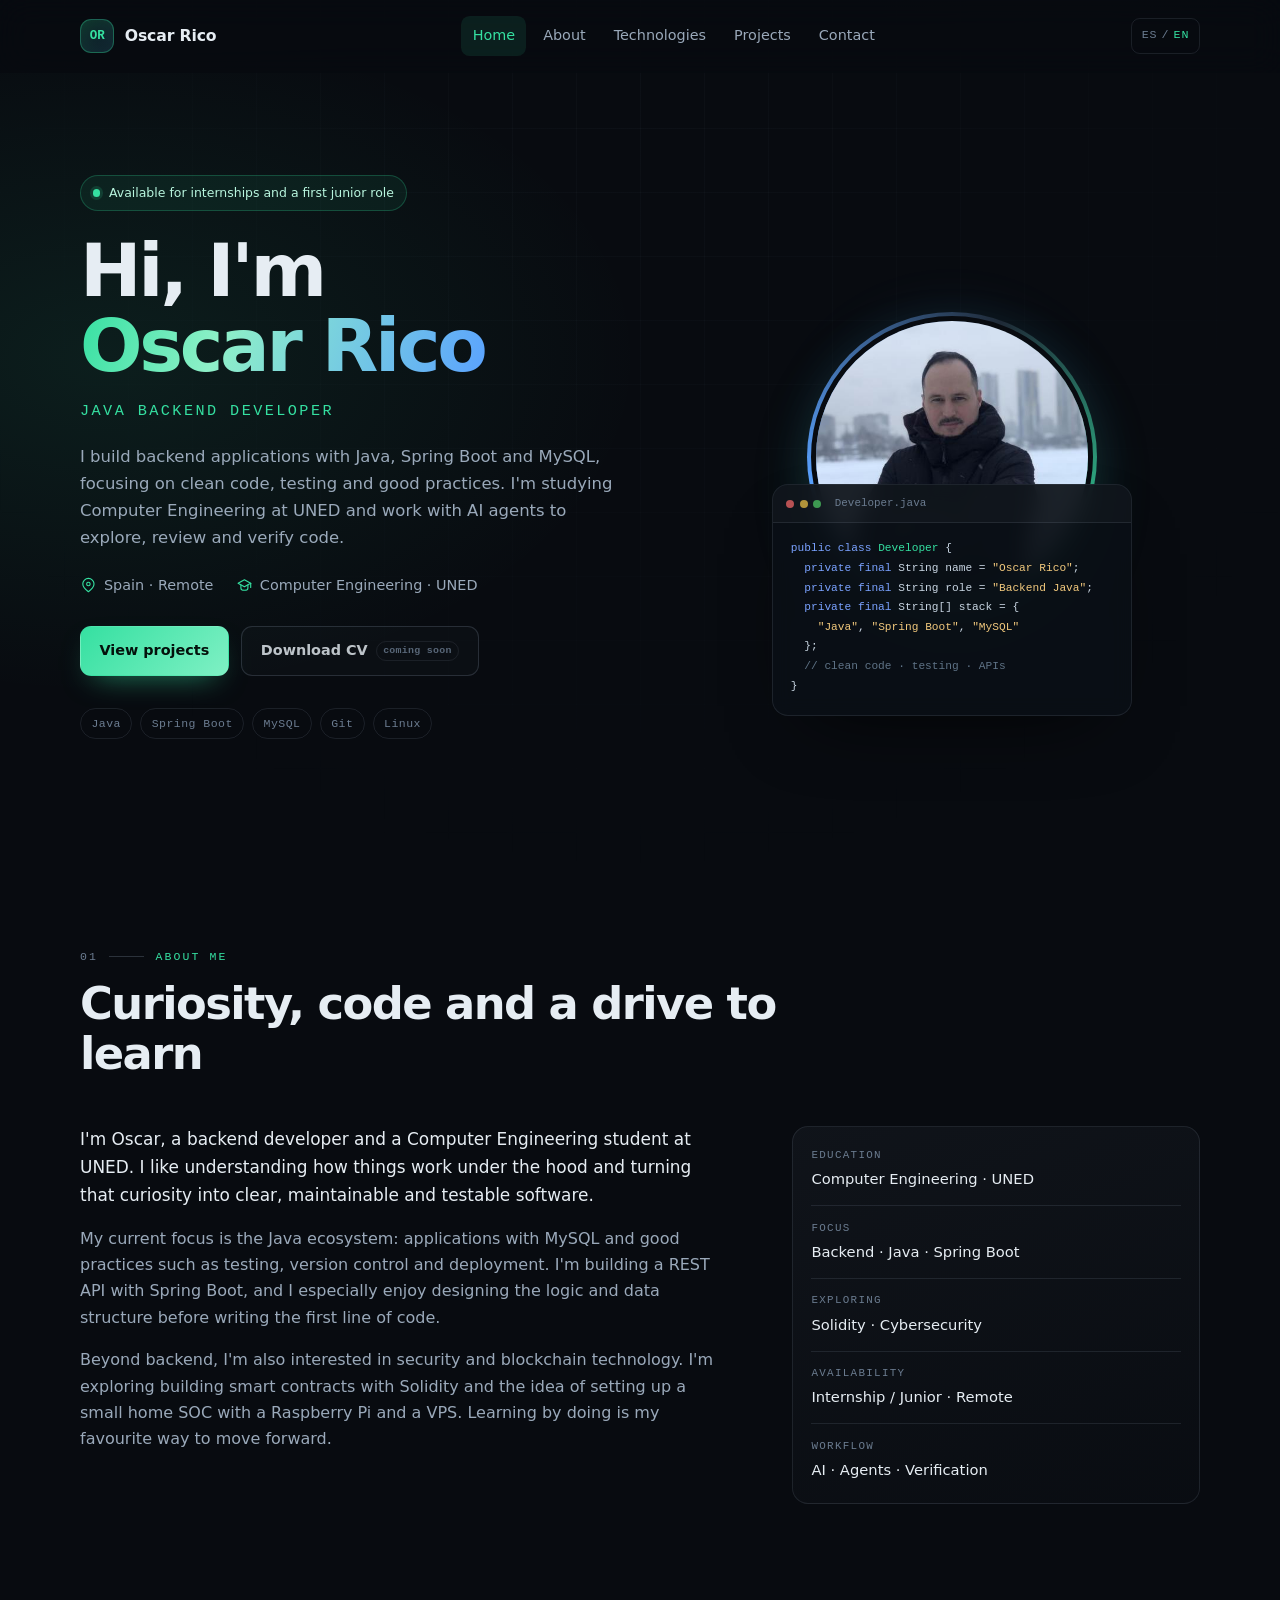
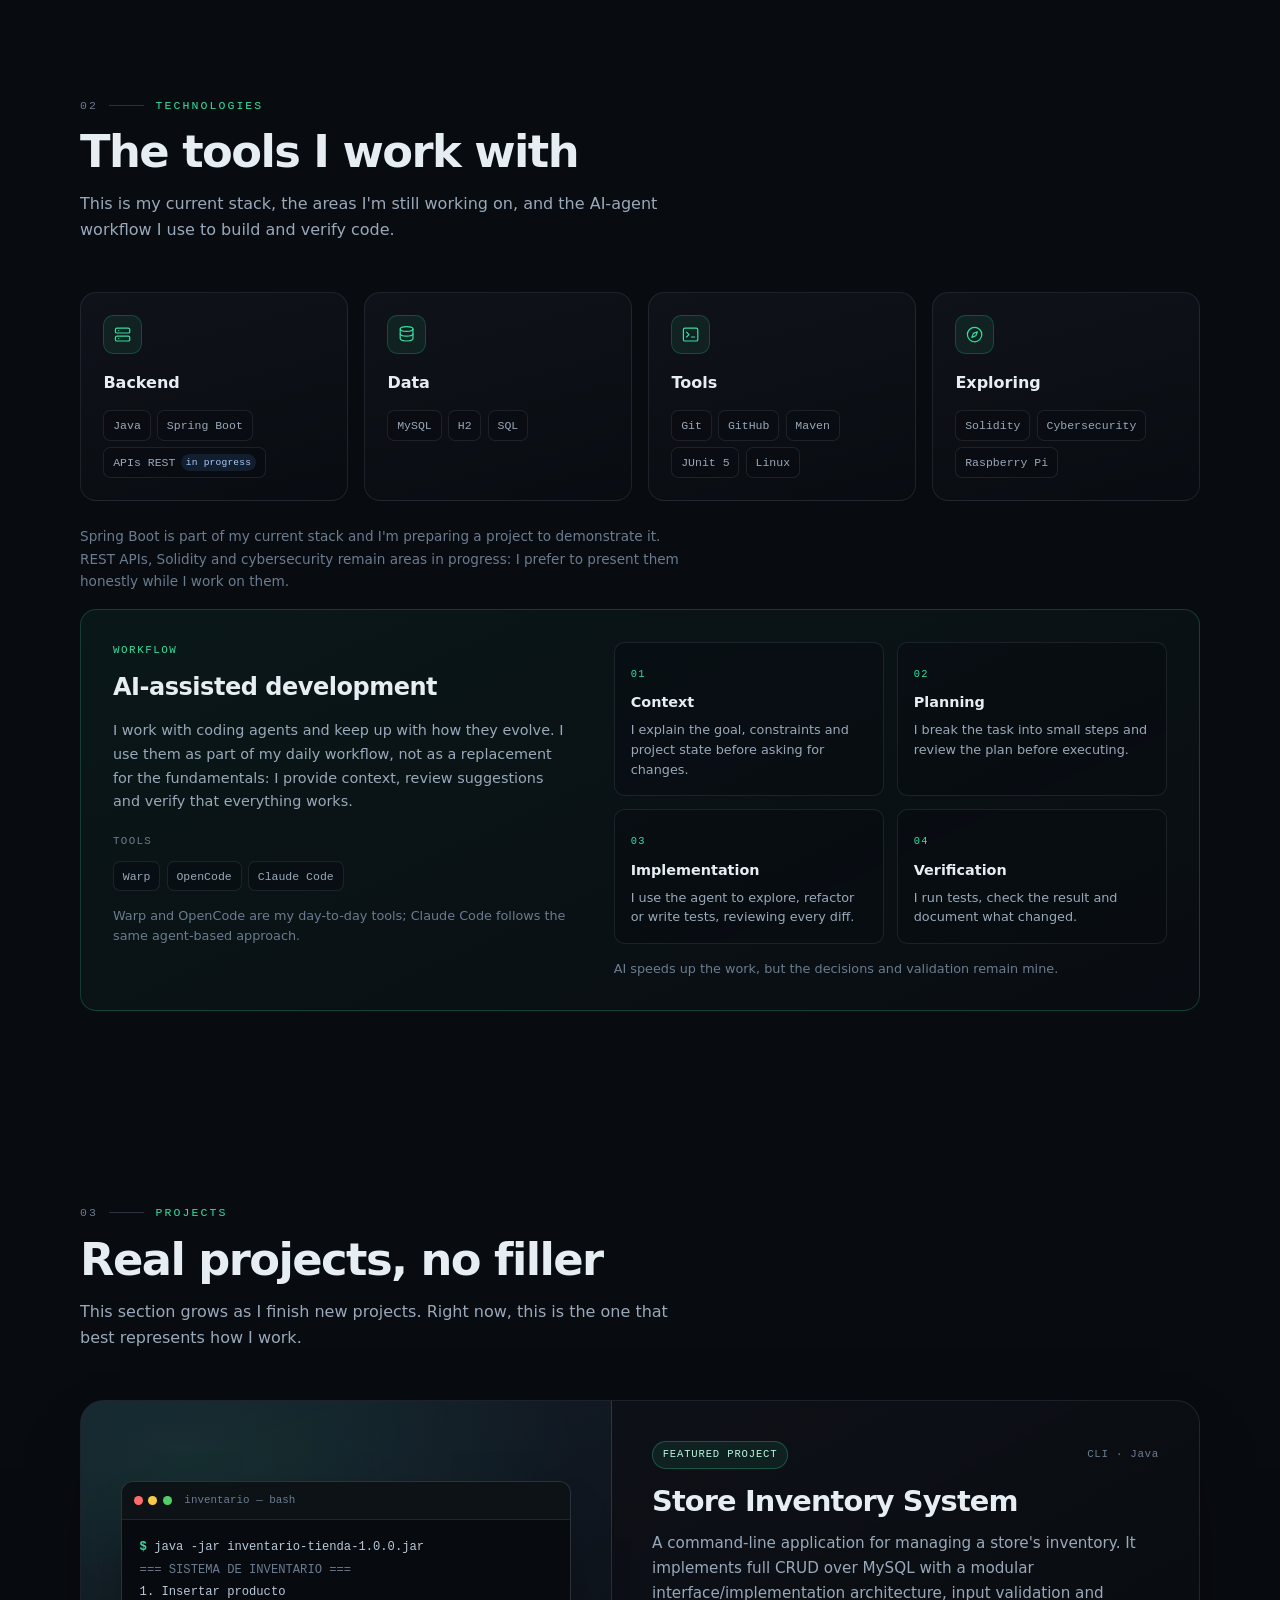
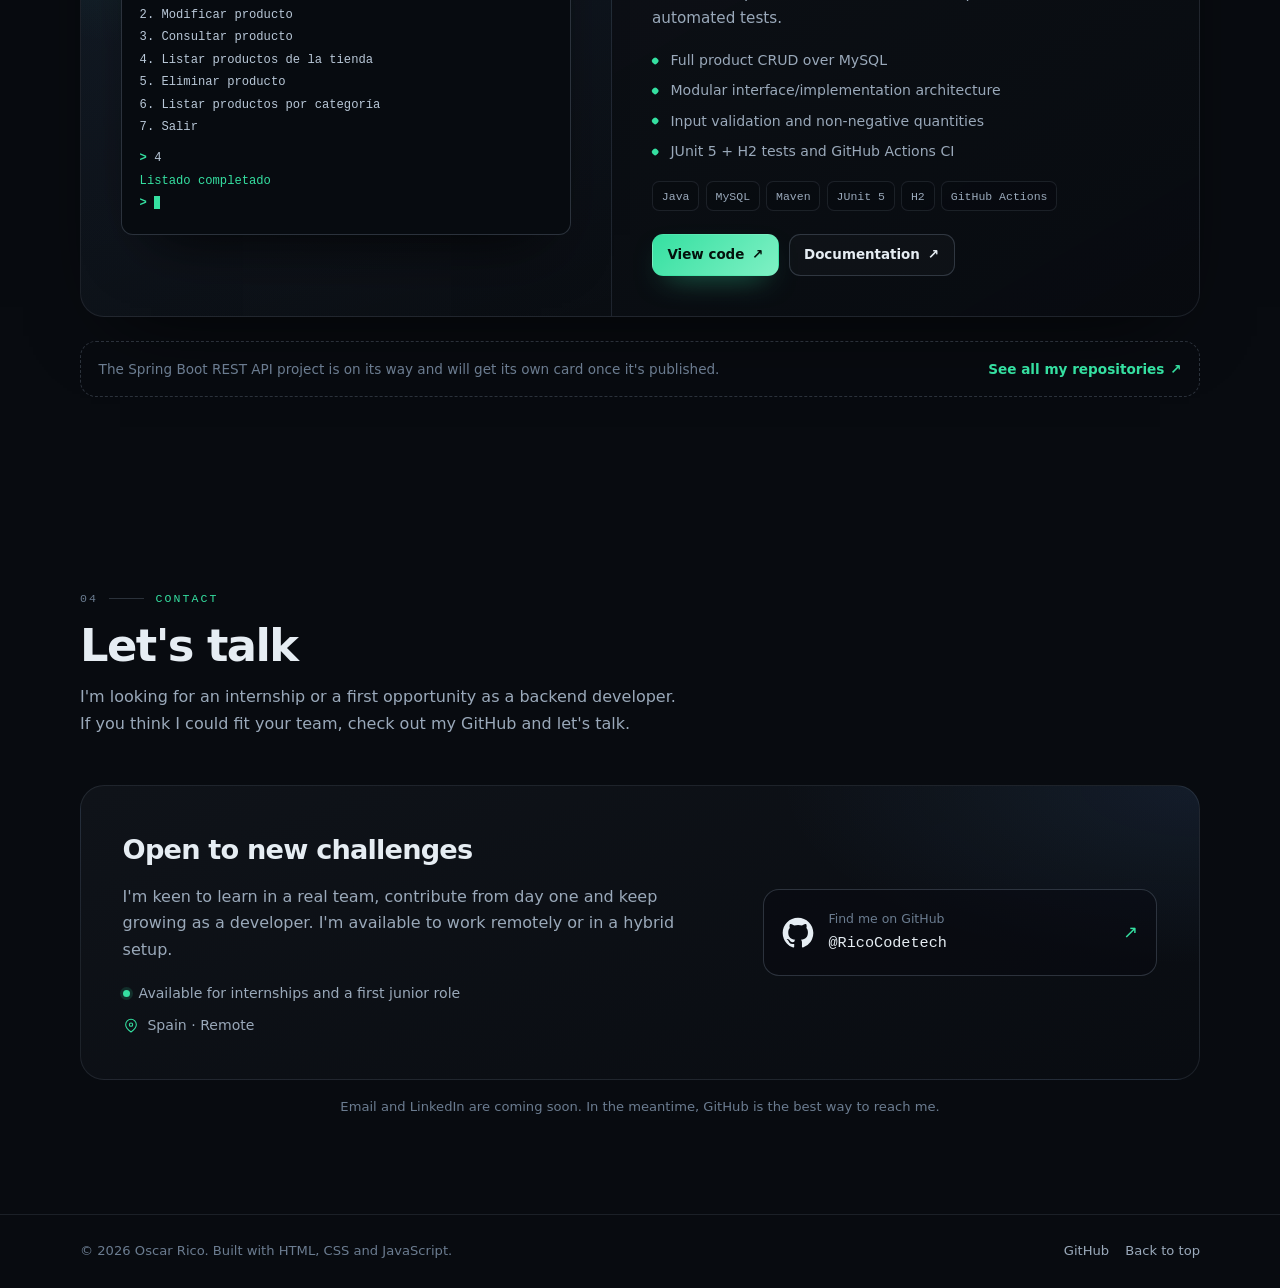
==== index.html @ d6b8a7f3 "feat: destacar flujo con IA y actualizar Spring Boot" ====
<!DOCTYPE html>
<html lang="es">
<head>
  <meta charset="UTF-8">
  <meta name="viewport" content="width=device-width, initial-scale=1">
  <title>Oscar Rico — Desarrollador Backend Java</title>
  <meta name="description" content="Portafolio de Oscar Rico, desarrollador backend Java. Proyectos con Java, MySQL y Spring Boot, con un flujo de desarrollo asistido por IA.">
  <meta name="author" content="Oscar Rico">
  <meta name="theme-color" content="#080b10">
  <link rel="canonical" href="https://ricocodetech.github.io/">

  <script type="application/ld+json">
    {
      "@context": "https://schema.org",
      "@type": "Person",
      "name": "Oscar Rico",
      "jobTitle": "Desarrollador Backend Java",
      "url": "https://ricocodetech.github.io/",
      "sameAs": ["https://github.com/RicoCodetech"],
      "knowsAbout": ["Java", "Spring Boot", "MySQL", "SQL", "Git", "Linux", "Maven", "JUnit 5", "REST APIs", "AI-assisted development"]
    }
  </script>

  <meta property="og:type" content="website">
  <meta property="og:title" content="Oscar Rico — Desarrollador Backend Java">
  <meta property="og:description" content="Portafolio de Oscar Rico, desarrollador backend Java. Proyectos con Java, MySQL y Spring Boot, con un flujo de desarrollo asistido por IA.">
  <meta property="og:url" content="https://ricocodetech.github.io/">
  <meta property="og:image" content="https://ricocodetech.github.io/assets/img/avatar.jpg">
  <meta property="og:locale" content="es_ES">
  <meta property="og:locale:alternate" content="en_US">
  <meta name="twitter:card" content="summary">
  <meta name="twitter:title" content="Oscar Rico — Desarrollador Backend Java">
  <meta name="twitter:description" content="Portafolio de Oscar Rico, desarrollador backend Java. Proyectos con Java, MySQL y Spring Boot, con un flujo de desarrollo asistido por IA.">
  <meta name="twitter:image" content="https://ricocodetech.github.io/assets/img/avatar.jpg">

  <link rel="icon" href="assets/img/favicon.svg" type="image/svg+xml">
  <link rel="stylesheet" href="assets/css/styles.css">
  <script>document.documentElement.classList.add('js');</script>
</head>
<body>
  <a class="skip-link" href="#main" data-i18n="a11y.skip">Saltar al contenido</a>

  <header class="site-header" id="site-header">
    <div class="container header-inner">
      <a class="brand" href="#inicio" aria-label="Oscar Rico — Inicio" data-i18n-aria="brand.label">
        <span class="brand-mark" aria-hidden="true">OR</span>
        <span class="brand-name">Oscar Rico</span>
      </a>

      <nav class="site-nav" id="site-nav" aria-label="Navegación principal" data-i18n-aria="nav.label">
        <ul>
          <li><a href="#inicio" data-i18n="nav.home">Inicio</a></li>
          <li><a href="#sobre-mi" data-i18n="nav.about">Sobre mí</a></li>
          <li><a href="#tecnologias" data-i18n="nav.tech">Tecnologías</a></li>
          <li><a href="#proyectos" data-i18n="nav.projects">Proyectos</a></li>
          <li><a href="#contacto" data-i18n="nav.contact">Contacto</a></li>
        </ul>
      </nav>

      <div class="header-actions">
        <button class="lang-toggle" id="lang-toggle" type="button" aria-label="Cambiar a inglés" data-i18n-aria="lang.switch">
          <span data-lang-opt="es">ES</span><span class="lang-sep" aria-hidden="true">/</span><span data-lang-opt="en">EN</span>
        </button>
        <button class="nav-toggle" id="nav-toggle" type="button" aria-controls="site-nav" aria-expanded="false" aria-label="Abrir menú">
          <span class="nav-toggle-bar"></span>
          <span class="nav-toggle-bar"></span>
          <span class="nav-toggle-bar"></span>
        </button>
      </div>
    </div>
  </header>

  <main id="main">
    <section class="hero section" id="inicio" aria-labelledby="hero-title">
      <div class="container hero-grid">
        <div class="hero-copy reveal">
          <p class="eyebrow">
            <span class="status-dot" aria-hidden="true"></span>
            <span data-i18n="hero.status">Disponible para prácticas y primera oportunidad junior</span>
          </p>

          <h1 id="hero-title">
            <span data-i18n="hero.greeting">Hola, soy</span>
            <span class="gradient-text">Oscar Rico</span>
          </h1>

          <p class="hero-role" data-i18n="hero.role">Desarrollador Backend Java</p>

          <p class="hero-bio" data-i18n="hero.bio">Construyo aplicaciones backend con Java, Spring Boot y MySQL, cuidando el código limpio, las pruebas y las buenas prácticas. Estudio Ingeniería Informática en la UNED y trabajo con agentes de IA para explorar, revisar y verificar código.</p>

          <ul class="hero-meta">
            <li>
              <svg viewBox="0 0 24 24" fill="none" stroke="currentColor" stroke-width="1.6" stroke-linecap="round" stroke-linejoin="round" aria-hidden="true">
                <path d="M20 10c0 5-8 11-8 11s-8-6-8-11a8 8 0 1 1 16 0Z"></path>
                <circle cx="12" cy="10" r="2.5"></circle>
              </svg>
              <span data-i18n="hero.location">España · Remoto</span>
            </li>
            <li>
              <svg viewBox="0 0 24 24" fill="none" stroke="currentColor" stroke-width="1.6" stroke-linecap="round" stroke-linejoin="round" aria-hidden="true">
                <path d="m3 9 9-5 9 5-9 5-9-5Z"></path>
                <path d="M7 11.5V16c0 1.5 2.2 3 5 3s5-1.5 5-3v-4.5"></path>
                <path d="M21 9v6"></path>
              </svg>
              <span data-i18n="hero.education">Ingeniería Informática · UNED</span>
            </li>
          </ul>

          <div class="hero-actions">
            <a class="btn btn-primary" href="#proyectos" data-i18n="hero.ctaProjects">Ver proyectos</a>
            <a class="btn btn-ghost" id="cv-link" href="#contacto" data-cv-src="assets/cv/Oscar-Rico-CV.pdf" data-cv-pending="true" aria-disabled="true">
              <span data-i18n="hero.ctaCv">Descargar CV</span>
              <span class="btn-note" data-i18n="hero.cvNote">próximamente</span>
            </a>
          </div>

          <ul class="tech-strip" aria-label="Java, Spring Boot, MySQL, Git y Linux" data-i18n-aria="hero.stackLabel">
            <li>Java</li>
            <li>Spring Boot</li>
            <li>MySQL</li>
            <li>Git</li>
            <li>Linux</li>
          </ul>
        </div>

        <div class="hero-visual reveal">
          <div class="avatar-glow" aria-hidden="true"></div>
          <div class="avatar-frame">
            <img src="assets/img/avatar.jpg" alt="Oscar Rico" width="320" height="320" fetchpriority="high" decoding="async">
          </div>

          <div class="code-card" aria-hidden="true">
            <div class="code-card-bar">
              <span></span><span></span><span></span>
              <p>Developer.java</p>
            </div>
            <pre><code><span class="c-key">public class</span> <span class="c-type">Developer</span> {
  <span class="c-key">private final</span> String name = <span class="c-str">"Oscar Rico"</span>;
  <span class="c-key">private final</span> String role = <span class="c-str">"Backend Java"</span>;
  <span class="c-key">private final</span> String[] stack = {
    <span class="c-str">"Java"</span>, <span class="c-str">"Spring Boot"</span>, <span class="c-str">"MySQL"</span>
  };
  <span class="c-comment">// clean code · testing · APIs</span>
}</code></pre>
          </div>
        </div>
      </div>
    </section>

    <section class="section" id="sobre-mi" aria-labelledby="about-title">
      <div class="container">
        <div class="section-head reveal">
          <p class="section-kicker"><span>01</span><span data-i18n="about.label">Sobre mí</span></p>
          <h2 id="about-title" data-i18n="about.title">Curiosidad, código y ganas de aprender</h2>
        </div>

        <div class="about-grid">
          <div class="about-copy reveal">
            <p data-i18n="about.p1">Soy Oscar, desarrollador backend y estudiante de Ingeniería Informática en la UNED. Me gusta entender cómo funcionan las cosas por dentro y convertir esa curiosidad en software claro, mantenible y fácil de probar.</p>
            <p data-i18n="about.p2">Mi foco actual está en el ecosistema Java: aplicaciones con MySQL y buenas prácticas como testing, control de versiones y despliegue. Estoy construyendo una API REST con Spring Boot y disfruto especialmente diseñando la lógica y la estructura de datos antes de escribir la primera línea.</p>
            <p data-i18n="about.p3">Fuera del backend también me interesan la seguridad y la tecnología blockchain. Estoy explorando la creación de smart contracts con Solidity y la idea de montar un pequeño SOC doméstico con una Raspberry Pi y un VPS. Aprender haciendo es mi forma favorita de avanzar.</p>
          </div>

          <ul class="facts reveal">
            <li>
              <span class="fact-key" data-i18n="about.fact1k">Formación</span>
              <span class="fact-value" data-i18n="about.fact1v">Ingeniería Informática · UNED</span>
            </li>
            <li>
              <span class="fact-key" data-i18n="about.fact2k">Enfoque</span>
              <span class="fact-value" data-i18n="about.fact2v">Backend · Java · Spring Boot</span>
            </li>
            <li>
              <span class="fact-key" data-i18n="about.fact3k">Explorando</span>
              <span class="fact-value" data-i18n="about.fact3v">Solidity · Ciberseguridad</span>
            </li>
            <li>
              <span class="fact-key" data-i18n="about.fact4k">Disponibilidad</span>
              <span class="fact-value" data-i18n="about.fact4v">Prácticas / Junior · Remoto</span>
            </li>
            <li>
              <span class="fact-key" data-i18n="about.fact5k">Flujo</span>
              <span class="fact-value" data-i18n="about.fact5v">IA · Agentes · Verificación</span>
            </li>
          </ul>
        </div>
      </div>
    </section>

    <section class="section" id="tecnologias" aria-labelledby="tech-title">
      <div class="container">
        <div class="section-head reveal">
          <p class="section-kicker"><span>02</span><span data-i18n="tech.label">Tecnologías</span></p>
          <h2 id="tech-title" data-i18n="tech.title">Las herramientas con las que trabajo</h2>
          <p class="section-intro" data-i18n="tech.intro">Este es mi stack actual, las áreas que sigo trabajando y el flujo con agentes de IA que uso para construir y verificar código.</p>
        </div>

        <div class="tech-grid">
          <article class="tech-card reveal">
            <div class="tech-icon" aria-hidden="true">
              <svg viewBox="0 0 24 24" fill="none" stroke="currentColor" stroke-width="1.5" stroke-linecap="round" stroke-linejoin="round">
                <rect x="3" y="4" width="18" height="6" rx="2"></rect>
                <rect x="3" y="14" width="18" height="6" rx="2"></rect>
                <path d="M7 7h.01M7 17h.01"></path>
              </svg>
            </div>
            <h3 data-i18n="tech.backend">Backend</h3>
            <ul class="tag-list">
              <li class="tag">Java</li>
              <li class="tag">Spring Boot</li>
              <li class="tag">APIs REST <span class="tag-note" data-i18n="tech.inProgress">en progreso</span></li>
            </ul>
          </article>

          <article class="tech-card reveal">
            <div class="tech-icon" aria-hidden="true">
              <svg viewBox="0 0 24 24" fill="none" stroke="currentColor" stroke-width="1.5" stroke-linecap="round" stroke-linejoin="round">
                <ellipse cx="12" cy="5" rx="8" ry="3"></ellipse>
                <path d="M4 5v6c0 1.7 3.6 3 8 3s8-1.3 8-3V5"></path>
                <path d="M4 11v6c0 1.7 3.6 3 8 3s8-1.3 8-3v-6"></path>
              </svg>
            </div>
            <h3 data-i18n="tech.data">Datos</h3>
            <ul class="tag-list">
              <li class="tag">MySQL</li>
              <li class="tag">H2</li>
              <li class="tag">SQL</li>
            </ul>
          </article>

          <article class="tech-card reveal">
            <div class="tech-icon" aria-hidden="true">
              <svg viewBox="0 0 24 24" fill="none" stroke="currentColor" stroke-width="1.5" stroke-linecap="round" stroke-linejoin="round">
                <rect x="3" y="4" width="18" height="16" rx="2"></rect>
                <path d="m7 9 3 3-3 3M13 15h4"></path>
              </svg>
            </div>
            <h3 data-i18n="tech.tools">Herramientas</h3>
            <ul class="tag-list">
              <li class="tag">Git</li>
              <li class="tag">GitHub</li>
              <li class="tag">Maven</li>
              <li class="tag">JUnit 5</li>
              <li class="tag">Linux</li>
            </ul>
          </article>

          <article class="tech-card reveal">
            <div class="tech-icon" aria-hidden="true">
              <svg viewBox="0 0 24 24" fill="none" stroke="currentColor" stroke-width="1.5" stroke-linecap="round" stroke-linejoin="round">
                <circle cx="12" cy="12" r="9"></circle>
                <path d="m15.5 8.5-2 5-5 2 2-5 5-2Z"></path>
              </svg>
            </div>
            <h3 data-i18n="tech.exploring">Explorando</h3>
            <ul class="tag-list">
              <li class="tag">Solidity</li>
              <li class="tag" data-i18n="tech.security">Ciberseguridad</li>
              <li class="tag">Raspberry Pi</li>
            </ul>
          </article>
        </div>

        <p class="tech-note reveal" data-i18n="tech.note">Spring Boot forma parte de mi stack actual y estoy preparando un proyecto para demostrarlo. Las APIs REST, Solidity y la ciberseguridad siguen siendo áreas en progreso: prefiero mostrarlas con honestidad mientras las trabajo.</p>

        <aside class="tech-ai reveal" aria-labelledby="tech-ai-title">
          <div class="tech-ai-intro">
            <p class="tech-ai-kicker" data-i18n="tech.ai.label">Flujo de trabajo</p>
            <h3 id="tech-ai-title" data-i18n="tech.ai.title">Desarrollo asistido por IA</h3>
            <p class="tech-ai-lead" data-i18n="tech.ai.intro">Trabajo con agentes de código y sigo de cerca su evolución. Los uso como parte de mi flujo diario, no como sustituto de los fundamentos: doy contexto, reviso las propuestas y verifico que todo funciona.</p>
            <p class="tech-ai-tools-label" id="tech-ai-tools-label" data-i18n="tech.ai.toolsLabel">Herramientas</p>
            <ul class="tag-list tech-ai-tools" aria-labelledby="tech-ai-tools-label">
              <li class="tag">Warp</li>
              <li class="tag">OpenCode</li>
              <li class="tag">Claude Code</li>
            </ul>
            <p class="tech-ai-note" data-i18n="tech.ai.note">Warp y OpenCode son mi día a día; Claude Code sigue el mismo enfoque de agentes.</p>
          </div>

          <div class="tech-ai-workflow">
            <ol class="tech-ai-steps" role="list">
              <li class="tech-ai-step">
                <strong data-i18n="tech.ai.step1Title">Contexto</strong>
                <span data-i18n="tech.ai.step1">Explico el objetivo, las restricciones y el estado del proyecto antes de pedir cambios.</span>
              </li>
              <li class="tech-ai-step">
                <strong data-i18n="tech.ai.step2Title">Planificación</strong>
                <span data-i18n="tech.ai.step2">Divido la tarea en pasos pequeños y reviso el plan antes de ejecutar.</span>
              </li>
              <li class="tech-ai-step">
                <strong data-i18n="tech.ai.step3Title">Implementación</strong>
                <span data-i18n="tech.ai.step3">Uso el agente para explorar, refactorizar o escribir tests, revisando cada diff.</span>
              </li>
              <li class="tech-ai-step">
                <strong data-i18n="tech.ai.step4Title">Verificación</strong>
                <span data-i18n="tech.ai.step4">Ejecuto pruebas, compruebo el resultado y documento lo que ha cambiado.</span>
              </li>
            </ol>
            <p class="tech-ai-disclaimer" data-i18n="tech.ai.disclaimer">La IA acelera el trabajo, pero las decisiones y la validación siguen siendo mías.</p>
          </div>
        </aside>
      </div>
    </section>

    <section class="section" id="proyectos" aria-labelledby="projects-title">
      <div class="container">
        <div class="section-head reveal">
          <p class="section-kicker"><span>03</span><span data-i18n="projects.label">Proyectos</span></p>
          <h2 id="projects-title" data-i18n="projects.title">Proyectos reales, sin relleno</h2>
          <p class="section-intro" data-i18n="projects.intro">Esta sección crece a medida que termino nuevos proyectos. Ahora mismo, este es el que mejor representa mi forma de trabajar.</p>
        </div>

        <article class="project-card reveal">
          <div class="project-media">
            <div class="terminal" aria-hidden="true">
              <div class="terminal-bar">
                <span class="dot dot-red"></span>
                <span class="dot dot-yellow"></span>
                <span class="dot dot-green"></span>
                <p>inventario — bash</p>
              </div>
              <div class="terminal-body">
                <p><span class="t-prompt">$</span> java -jar inventario-tienda-1.0.0.jar</p>
                <p class="t-muted">=== SISTEMA DE INVENTARIO ===</p>
                <p>1. Insertar producto</p>
                <p>2. Modificar producto</p>
                <p>3. Consultar producto</p>
                <p>4. Listar productos de la tienda</p>
                <p>5. Eliminar producto</p>
                <p>6. Listar productos por categoría</p>
                <p>7. Salir</p>
                <p class="t-gap"><span class="t-prompt">&gt;</span> 4</p>
                <p class="t-ok">Listado completado</p>
                <p><span class="t-prompt">&gt;</span> <span class="cursor"></span></p>
              </div>
            </div>
          </div>

          <div class="project-body">
            <div class="project-top">
              <span class="project-badge" data-i18n="projects.featured">Proyecto destacado</span>
              <span class="project-type">CLI · Java</span>
            </div>

            <h3 data-i18n="projects.inv.title">Sistema de Inventario de Tienda</h3>
            <p class="project-desc" data-i18n="projects.inv.desc">Aplicación de línea de comandos para gestionar el inventario de una tienda. Implementa un CRUD completo sobre MySQL con una arquitectura modular basada en interfaz e implementación, validación de datos y pruebas automatizadas.</p>

            <ul class="project-points">
              <li data-i18n="projects.inv.point1">CRUD completo de productos sobre MySQL</li>
              <li data-i18n="projects.inv.point2">Arquitectura modular con interfaz e implementación</li>
              <li data-i18n="projects.inv.point3">Validaciones de datos y cantidades no negativas</li>
              <li data-i18n="projects.inv.point4">Tests con JUnit 5 + H2 y CI con GitHub Actions</li>
            </ul>

            <ul class="tag-list project-tags">
              <li class="tag">Java</li>
              <li class="tag">MySQL</li>
              <li class="tag">Maven</li>
              <li class="tag">JUnit 5</li>
              <li class="tag">H2</li>
              <li class="tag">GitHub Actions</li>
            </ul>

            <div class="project-links">
              <a class="btn btn-primary btn-sm" href="https://github.com/RicoCodetech/inventario" target="_blank" rel="noopener noreferrer">
                <span data-i18n="projects.viewCode">Ver código</span>
                <span aria-hidden="true">↗</span>
              </a>
              <a class="btn btn-ghost btn-sm" href="https://github.com/RicoCodetech/inventario#readme" target="_blank" rel="noopener noreferrer">
                <span data-i18n="projects.docs">Documentación</span>
                <span aria-hidden="true">↗</span>
              </a>
            </div>
          </div>
        </article>

        <p class="projects-note reveal">
          <span data-i18n="projects.note">El proyecto Spring Boot con API REST está en camino y tendrá su propia tarjeta cuando esté publicado.</span>
          <a href="https://github.com/RicoCodetech?tab=repositories" target="_blank" rel="noopener noreferrer">
            <span data-i18n="projects.noteLink">Ver todos mis repositorios</span>
            <span aria-hidden="true">↗</span>
          </a>
        </p>
      </div>
    </section>

    <section class="section" id="contacto" aria-labelledby="contact-title">
      <div class="container">
        <div class="section-head reveal">
          <p class="section-kicker"><span>04</span><span data-i18n="contact.label">Contacto</span></p>
          <h2 id="contact-title" data-i18n="contact.title">¿Hablamos?</h2>
          <p class="section-intro" data-i18n="contact.intro">Busco prácticas o una primera oportunidad como desarrollador backend. Si crees que puedo encajar en tu equipo, revisa mi GitHub y hablemos.</p>
        </div>

        <div class="contact-panel reveal">
          <div class="contact-copy">
            <h3 data-i18n="contact.heading">Abierto a nuevos retos</h3>
            <p data-i18n="contact.body">Me interesa aprender en un equipo real, aportar desde el primer día y seguir creciendo como desarrollador. Estoy disponible para trabajar en remoto o en modalidad híbrida.</p>

            <ul class="contact-meta">
              <li>
                <span class="status-dot" aria-hidden="true"></span>
                <span data-i18n="contact.status">Disponible para prácticas y primera oportunidad junior</span>
              </li>
              <li>
                <svg viewBox="0 0 24 24" fill="none" stroke="currentColor" stroke-width="1.6" stroke-linecap="round" stroke-linejoin="round" aria-hidden="true">
                  <path d="M20 10c0 5-8 11-8 11s-8-6-8-11a8 8 0 1 1 16 0Z"></path>
                  <circle cx="12" cy="10" r="2.5"></circle>
                </svg>
                <span data-i18n="hero.location">España · Remoto</span>
              </li>
            </ul>
          </div>

          <a class="github-card" href="https://github.com/RicoCodetech" target="_blank" rel="noopener noreferrer" aria-label="GitHub de Oscar Rico" data-i18n-aria="contact.githubAria">
            <svg viewBox="0 0 24 24" fill="currentColor" aria-hidden="true">
              <path d="M12 .5C5.65.5.5 5.65.5 12c0 5.08 3.29 9.39 7.86 10.91.58.11.79-.25.79-.56v-2.17c-3.2.7-3.88-1.36-3.88-1.36-.52-1.33-1.28-1.68-1.28-1.68-1.05-.72.08-.7.08-.7 1.16.08 1.77 1.19 1.77 1.19 1.03 1.77 2.7 1.26 3.36.96.1-.75.4-1.26.73-1.55-2.55-.29-5.24-1.28-5.24-5.68 0-1.26.45-2.29 1.19-3.09-.12-.29-.52-1.46.11-3.05 0 0 .97-.31 3.18 1.18a11.1 11.1 0 0 1 5.8 0c2.2-1.49 3.17-1.18 3.17-1.18.63 1.59.23 2.76.11 3.05.74.8 1.19 1.83 1.19 3.09 0 4.41-2.69 5.38-5.25 5.67.41.35.78 1.05.78 2.12v3.14c0 .31.21.68.8.56A11.51 11.51 0 0 0 23.5 12C23.5 5.65 18.35.5 12 .5Z"></path>
            </svg>
            <span class="github-card-body">
              <span class="github-card-label" data-i18n="contact.githubLabel">Encuéntrame en GitHub</span>
              <span class="github-card-handle">@RicoCodetech</span>
            </span>
            <span class="github-card-arrow" aria-hidden="true">↗</span>
          </a>
        </div>

        <p class="contact-note reveal" data-i18n="contact.note">El correo y LinkedIn llegarán pronto. Mientras tanto, GitHub es el mejor sitio para contactar conmigo.</p>
      </div>
    </section>
  </main>

  <footer class="site-footer">
    <div class="container footer-inner">
      <p>© <span id="year">2026</span> Oscar Rico. <span data-i18n="footer.built">Hecho con HTML, CSS y JavaScript.</span></p>
      <div class="footer-links">
        <a href="https://github.com/RicoCodetech" target="_blank" rel="noopener noreferrer">GitHub</a>
        <a href="#inicio" data-i18n="footer.top">Volver arriba</a>
      </div>
    </div>
  </footer>

  <div class="toast" id="toast" role="status" aria-live="polite"></div>

  <script src="assets/js/i18n.js" defer></script>
  <script src="assets/js/main.js" defer></script>
</body>
</html>
---- assets/css/styles.css ----
:root {
  --bg: #080b10;
  --surface: #0f1620;
  --surface-2: #131c27;
  --border: rgba(148, 163, 184, 0.14);
  --border-strong: rgba(148, 163, 184, 0.26);
  --text: #e6edf3;
  --muted: #9aa9ba;
  --dim: #6b7c90;
  --accent: #35e0a1;
  --accent-2: #5aa2ff;
  --accent-soft: rgba(53, 224, 161, 0.1);
  --font-sans: ui-sans-serif, system-ui, -apple-system, "Segoe UI", Roboto, "Helvetica Neue", Arial, sans-serif;
  --font-mono: "SFMono-Regular", ui-monospace, "Cascadia Code", "Roboto Mono", Menlo, Consolas, "Liberation Mono", monospace;
  --radius-sm: 10px;
  --radius: 16px;
  --radius-lg: 24px;
  --shadow: 0 30px 80px -40px rgba(0, 0, 0, 0.9);
  --header-h: 72px;
  --container: 1120px;
}

*,
*::before,
*::after {
  box-sizing: border-box;
}

html {
  scroll-behavior: smooth;
  -webkit-text-size-adjust: 100%;
}

body {
  margin: 0;
  min-height: 100vh;
  overflow-x: clip;
  background:
    radial-gradient(1100px 620px at 82% -8%, rgba(90, 162, 255, 0.11), transparent 62%),
    radial-gradient(900px 560px at 8% 8%, rgba(53, 224, 161, 0.09), transparent 60%),
    var(--bg);
  color: var(--text);
  font-family: var(--font-sans);
  font-size: 16px;
  line-height: 1.65;
  -webkit-font-smoothing: antialiased;
}

body::before {
  content: "";
  position: fixed;
  inset: 0;
  z-index: 0;
  background-image:
    linear-gradient(rgba(148, 163, 184, 0.04) 1px, transparent 1px),
    linear-gradient(90deg, rgba(148, 163, 184, 0.04) 1px, transparent 1px);
  background-size: 64px 64px;
  -webkit-mask-image: radial-gradient(circle at 50% 12%, black, transparent 78%);
  mask-image: radial-gradient(circle at 50% 12%, black, transparent 78%);
  pointer-events: none;
}

main,
.site-footer {
  position: relative;
  z-index: 1;
}

img {
  display: block;
  max-width: 100%;
}

a {
  color: inherit;
  text-decoration: none;
}

ul,
ol {
  margin: 0;
  padding: 0;
  list-style: none;
}

button {
  margin: 0;
  padding: 0;
  border: 0;
  background: none;
  color: inherit;
  font: inherit;
  cursor: pointer;
}

h1,
h2,
h3,
p {
  margin: 0;
}

[hidden] {
  display: none !important;
}

::selection {
  background: rgba(53, 224, 161, 0.3);
  color: #ffffff;
}

:focus-visible {
  outline: 2px solid var(--accent);
  outline-offset: 3px;
}

.container {
  width: min(100% - 3rem, var(--container));
  margin-inline: auto;
}

.skip-link {
  position: fixed;
  top: 0.8rem;
  left: 0.8rem;
  z-index: 200;
  padding: 0.7rem 1rem;
  border-radius: 0.55rem;
  background: var(--accent);
  color: #04110c;
  font-weight: 700;
  transform: translateY(-160%);
  transition: transform 0.2s ease;
}

.skip-link:focus {
  transform: translateY(0);
}

.site-header {
  position: sticky;
  top: 0;
  z-index: 50;
  border-bottom: 1px solid transparent;
  background: rgba(8, 11, 16, 0.72);
  -webkit-backdrop-filter: blur(16px);
  backdrop-filter: blur(16px);
  transition: border-color 0.25s ease, background 0.25s ease;
}

.site-header.is-scrolled {
  border-color: var(--border);
  background: rgba(8, 11, 16, 0.92);
}

.header-inner {
  display: flex;
  align-items: center;
  justify-content: space-between;
  gap: 1.25rem;
  min-height: var(--header-h);
}

.brand {
  display: inline-flex;
  align-items: center;
  gap: 0.65rem;
  font-weight: 600;
  letter-spacing: -0.01em;
}

.brand-mark {
  display: grid;
  place-items: center;
  width: 2.15rem;
  height: 2.15rem;
  border: 1px solid rgba(53, 224, 161, 0.35);
  border-radius: 0.7rem;
  background: linear-gradient(145deg, rgba(53, 224, 161, 0.18), rgba(90, 162, 255, 0.12));
  color: var(--accent);
  font-family: var(--font-mono);
  font-size: 0.78rem;
  font-weight: 700;
  box-shadow: inset 0 0 18px rgba(53, 224, 161, 0.08);
}

.brand-name {
  font-size: 0.98rem;
}

.site-nav ul {
  display: flex;
  align-items: center;
  gap: 0.35rem;
}

.site-nav a {
  display: inline-flex;
  padding: 0.5rem 0.7rem;
  border-radius: 0.55rem;
  color: var(--muted);
  font-size: 0.9rem;
  transition: color 0.2s ease, background 0.2s ease;
}

.site-nav a:hover {
  color: var(--text);
  background: rgba(148, 163, 184, 0.08);
}

.site-nav a.is-active {
  color: var(--accent);
  background: var(--accent-soft);
}

.header-actions {
  display: flex;
  align-items: center;
  gap: 0.6rem;
}

.lang-toggle {
  display: inline-flex;
  align-items: center;
  gap: 0.25rem;
  padding: 0.45rem 0.6rem;
  border: 1px solid var(--border);
  border-radius: 0.55rem;
  color: var(--dim);
  font-family: var(--font-mono);
  font-size: 0.73rem;
  letter-spacing: 0.08em;
  transition: border-color 0.2s ease, color 0.2s ease;
}

.lang-toggle:hover {
  border-color: var(--border-strong);
  color: var(--text);
}

.lang-sep {
  color: var(--dim);
}

html[lang="es"] [data-lang-opt="es"],
html[lang="en"] [data-lang-opt="en"] {
  color: var(--accent);
}

.nav-toggle {
  position: relative;
  display: none;
  width: 2.4rem;
  height: 2.4rem;
  border: 1px solid var(--border);
  border-radius: 0.55rem;
}

.nav-toggle-bar {
  position: absolute;
  left: 0.55rem;
  right: 0.55rem;
  height: 2px;
  border-radius: 2px;
  background: var(--text);
  transition: transform 0.2s ease, opacity 0.2s ease, top 0.2s ease;
}

.nav-toggle-bar:nth-child(1) {
  top: 0.75rem;
}

.nav-toggle-bar:nth-child(2) {
  top: 1.15rem;
}

.nav-toggle-bar:nth-child(3) {
  top: 1.55rem;
}

body.nav-open .nav-toggle-bar:nth-child(1) {
  top: 1.15rem;
  transform: rotate(45deg);
}

body.nav-open .nav-toggle-bar:nth-child(2) {
  opacity: 0;
}

body.nav-open .nav-toggle-bar:nth-child(3) {
  top: 1.15rem;
  transform: rotate(-45deg);
}

.section {
  position: relative;
  padding: 6rem 0;
}

section[id] {
  scroll-margin-top: calc(var(--header-h) + 1rem);
}

.hero {
  padding-top: clamp(3.5rem, 8vw, 6.5rem);
  padding-bottom: clamp(4rem, 9vw, 7rem);
}

.hero-grid {
  display: grid;
  grid-template-columns: minmax(0, 1.05fr) minmax(0, 0.95fr);
  gap: clamp(2.5rem, 6vw, 5rem);
  align-items: center;
}

.eyebrow {
  display: inline-flex;
  align-items: center;
  gap: 0.55rem;
  max-width: 100%;
  padding: 0.4rem 0.75rem;
  border: 1px solid rgba(53, 224, 161, 0.24);
  border-radius: 999px;
  background: rgba(53, 224, 161, 0.07);
  color: #b8f5de;
  font-size: 0.78rem;
}

.status-dot {
  display: inline-block;
  flex: none;
  width: 0.45rem;
  height: 0.45rem;
  border-radius: 50%;
  background: var(--accent);
  box-shadow: 0 0 0 3px rgba(53, 224, 161, 0.14);
  animation: pulse 2.4s infinite;
}

@keyframes pulse {
  0%,
  100% {
    box-shadow: 0 0 0 0 rgba(53, 224, 161, 0.28);
  }
  50% {
    box-shadow: 0 0 0 6px rgba(53, 224, 161, 0);
  }
}

.hero h1 {
  margin-top: 1.4rem;
  font-size: clamp(2.7rem, 6.2vw, 4.6rem);
  font-weight: 700;
  line-height: 1.02;
  letter-spacing: -0.045em;
}

.gradient-text {
  display: inline-block;
  background: linear-gradient(110deg, var(--accent) 0%, #8ef0c8 35%, var(--accent-2) 100%);
  -webkit-background-clip: text;
  background-clip: text;
  color: transparent;
}

.hero-role {
  margin-top: 1rem;
  color: var(--accent);
  font-family: var(--font-mono);
  font-size: clamp(0.82rem, 1.4vw, 0.95rem);
  letter-spacing: 0.16em;
  text-transform: uppercase;
}

.hero-bio {
  max-width: 58ch;
  margin-top: 1.15rem;
  color: var(--muted);
  font-size: 1.03rem;
}

.hero-meta {
  display: flex;
  flex-wrap: wrap;
  gap: 0.75rem 1.4rem;
  margin-top: 1.4rem;
  color: var(--muted);
  font-size: 0.9rem;
}

.hero-meta li {
  display: inline-flex;
  align-items: center;
  gap: 0.45rem;
}

.hero-meta svg {
  flex: none;
  width: 1.05rem;
  height: 1.05rem;
  color: var(--accent);
}

.hero-actions {
  display: flex;
  flex-wrap: wrap;
  gap: 0.8rem;
  margin-top: 1.8rem;
}

.btn {
  display: inline-flex;
  align-items: center;
  justify-content: center;
  gap: 0.5rem;
  min-height: 2.9rem;
  padding: 0.75rem 1.15rem;
  border: 1px solid transparent;
  border-radius: 0.7rem;
  font-size: 0.9rem;
  font-weight: 600;
  transition: transform 0.2s ease, box-shadow 0.2s ease, background 0.2s ease, border-color 0.2s ease, color 0.2s ease;
}

.btn:hover {
  transform: translateY(-2px);
}

.btn-primary {
  background: linear-gradient(135deg, var(--accent), #7ff0c4);
  color: #04110c;
  box-shadow: 0 12px 30px -14px rgba(53, 224, 161, 0.65);
}

.btn-primary:hover {
  box-shadow: 0 18px 38px -14px rgba(53, 224, 161, 0.75);
}

.btn-ghost {
  border-color: var(--border-strong);
  background: rgba(148, 163, 184, 0.04);
  color: var(--text);
}

.btn-ghost:hover {
  border-color: rgba(53, 224, 161, 0.5);
  background: rgba(53, 224, 161, 0.06);
}

.btn-sm {
  min-height: 2.5rem;
  padding: 0.55rem 0.9rem;
  font-size: 0.84rem;
}

.btn-note {
  padding: 0.05rem 0.4rem;
  border: 1px solid var(--border);
  border-radius: 999px;
  color: var(--dim);
  font-family: var(--font-mono);
  font-size: 0.62rem;
  letter-spacing: 0.03em;
}

.btn[aria-disabled="true"] {
  cursor: not-allowed;
  opacity: 0.82;
}

.btn[aria-disabled="true"]:hover {
  transform: none;
}

.tech-strip {
  display: flex;
  flex-wrap: wrap;
  gap: 0.5rem;
  margin-top: 2rem;
}

.tech-strip li {
  padding: 0.32rem 0.65rem;
  border: 1px solid var(--border);
  border-radius: 999px;
  color: var(--dim);
  font-family: var(--font-mono);
  font-size: 0.72rem;
  letter-spacing: 0.04em;
}

.hero-visual {
  position: relative;
  display: flex;
  align-items: center;
  justify-content: center;
  min-height: 470px;
}

.avatar-glow {
  position: absolute;
  width: 340px;
  height: 340px;
  border-radius: 50%;
  background: radial-gradient(circle, rgba(53, 224, 161, 0.2), rgba(90, 162, 255, 0.08) 55%, transparent 70%);
  filter: blur(18px);
}

.avatar-frame {
  position: relative;
  width: clamp(220px, 24vw, 290px);
  aspect-ratio: 1;
  padding: 4px;
  border-radius: 50%;
  background: conic-gradient(from 140deg, var(--accent), var(--accent-2), #1f2a37, var(--accent));
  box-shadow: 0 30px 80px -30px rgba(53, 224, 161, 0.35);
}

.avatar-frame img {
  width: 100%;
  height: 100%;
  border: 5px solid var(--bg);
  border-radius: 50%;
  object-fit: cover;
}

.code-card {
  position: absolute;
  bottom: -1.5rem;
  left: 50%;
  width: min(360px, 92%);
  overflow: hidden;
  border: 1px solid var(--border);
  border-radius: var(--radius);
  background: rgba(10, 15, 22, 0.94);
  box-shadow: var(--shadow);
  -webkit-backdrop-filter: blur(10px);
  backdrop-filter: blur(10px);
  transform: translateX(-50%);
}

.code-card-bar {
  display: flex;
  align-items: center;
  gap: 0.35rem;
  padding: 0.6rem 0.8rem;
  border-bottom: 1px solid var(--border);
  background: rgba(148, 163, 184, 0.04);
}

.code-card-bar span {
  width: 0.5rem;
  height: 0.5rem;
  border-radius: 50%;
  background: #2a3644;
}

.code-card-bar span:nth-child(1) {
  background: rgba(255, 107, 107, 0.7);
}

.code-card-bar span:nth-child(2) {
  background: rgba(247, 201, 72, 0.7);
}

.code-card-bar span:nth-child(3) {
  background: rgba(81, 207, 102, 0.7);
}

.code-card-bar p {
  margin-left: 0.5rem;
  color: var(--dim);
  font-family: var(--font-mono);
  font-size: 0.68rem;
}

.code-card pre {
  margin: 0;
  padding: 1rem 1.1rem 1.2rem;
  overflow-x: auto;
  color: #c9d6e3;
  font-family: var(--font-mono);
  font-size: 0.7rem;
  line-height: 1.75;
}

.c-key {
  color: #7aa2ff;
}

.c-type {
  color: var(--accent);
}

.c-str {
  color: #f2c97d;
}

.c-comment {
  color: #5f7387;
}

.section-head {
  max-width: 720px;
  margin-bottom: clamp(2rem, 4vw, 3rem);
}

.section-kicker {
  display: flex;
  align-items: center;
  gap: 0.7rem;
  color: var(--accent);
  font-family: var(--font-mono);
  font-size: 0.72rem;
  letter-spacing: 0.18em;
  text-transform: uppercase;
}

.section-kicker span:first-child {
  display: inline-flex;
  align-items: center;
  gap: 0.7rem;
  color: var(--dim);
}

.section-kicker span:first-child::after {
  content: "";
  width: 2.2rem;
  height: 1px;
  background: var(--border-strong);
}

.section-head h2 {
  margin-top: 0.8rem;
  font-size: clamp(1.9rem, 4vw, 2.8rem);
  font-weight: 700;
  line-height: 1.1;
  letter-spacing: -0.035em;
}

.section-intro {
  max-width: 60ch;
  margin-top: 0.9rem;
  color: var(--muted);
}

.about-grid {
  display: grid;
  grid-template-columns: minmax(0, 1.35fr) minmax(0, 0.85fr);
  gap: clamp(2rem, 5vw, 4rem);
  align-items: start;
}

.about-copy p {
  color: var(--muted);
}

.about-copy p + p {
  margin-top: 1rem;
}

.about-copy p:first-child {
  color: var(--text);
  font-size: 1.06rem;
}

.facts {
  padding: 0.4rem 1.15rem;
  border: 1px solid var(--border);
  border-radius: var(--radius);
  background: linear-gradient(160deg, rgba(148, 163, 184, 0.06), rgba(148, 163, 184, 0.015));
}

.facts li {
  display: flex;
  flex-direction: column;
  gap: 0.15rem;
  padding: 0.85rem 0;
  border-bottom: 1px solid var(--border);
}

.facts li:last-child {
  border-bottom: 0;
}

.fact-key {
  color: var(--dim);
  font-family: var(--font-mono);
  font-size: 0.68rem;
  letter-spacing: 0.12em;
  text-transform: uppercase;
}

.fact-value {
  color: var(--text);
  font-size: 0.92rem;
}

.tech-grid {
  display: grid;
  grid-template-columns: repeat(4, minmax(0, 1fr));
  gap: 1rem;
}

.tech-card {
  padding: 1.4rem;
  border: 1px solid var(--border);
  border-radius: var(--radius);
  background: linear-gradient(165deg, rgba(148, 163, 184, 0.055), rgba(148, 163, 184, 0.012));
  transition: transform 0.25s ease, border-color 0.25s ease, background 0.25s ease;
}

.tech-card:hover {
  border-color: rgba(53, 224, 161, 0.35);
  background: linear-gradient(165deg, rgba(53, 224, 161, 0.07), rgba(148, 163, 184, 0.02));
  transform: translateY(-4px);
}

.tech-icon {
  display: grid;
  place-items: center;
  width: 2.4rem;
  height: 2.4rem;
  border: 1px solid rgba(53, 224, 161, 0.22);
  border-radius: 0.65rem;
  background: rgba(53, 224, 161, 0.08);
  color: var(--accent);
}

.tech-icon svg {
  width: 1.2rem;
  height: 1.2rem;
}

.tech-card h3 {
  margin-top: 1rem;
  font-size: 1rem;
}

.tag-list {
  display: flex;
  flex-wrap: wrap;
  gap: 0.4rem;
  margin-top: 0.9rem;
}

.tag {
  display: inline-flex;
  align-items: center;
  gap: 0.35rem;
  padding: 0.3rem 0.55rem;
  border: 1px solid var(--border);
  border-radius: 0.45rem;
  background: rgba(8, 11, 16, 0.35);
  color: var(--muted);
  font-family: var(--font-mono);
  font-size: 0.72rem;
}

.tag-note {
  padding: 0.05rem 0.3rem;
  border-radius: 999px;
  background: rgba(90, 162, 255, 0.12);
  color: #a9cbff;
  font-size: 0.6rem;
  letter-spacing: 0.02em;
}

.tech-note {
  max-width: 70ch;
  margin-top: 1.5rem;
  color: var(--dim);
  font-size: 0.85rem;
}

.tech-ai {
  display: grid;
  grid-template-columns: minmax(0, 0.9fr) minmax(0, 1.1fr);
  gap: clamp(1.5rem, 4vw, 3rem);
  align-items: start;
  margin-top: 1rem;
  padding: clamp(1.4rem, 3vw, 2rem);
  border: 1px solid rgba(53, 224, 161, 0.22);
  border-radius: var(--radius);
  background: linear-gradient(155deg, rgba(53, 224, 161, 0.06), rgba(148, 163, 184, 0.015));
}

.tech-ai-kicker {
  color: var(--accent);
  font-family: var(--font-mono);
  font-size: 0.68rem;
  letter-spacing: 0.14em;
  text-transform: uppercase;
}

.tech-ai h3 {
  margin-top: 0.5rem;
  font-size: clamp(1.2rem, 2vw, 1.5rem);
  letter-spacing: -0.02em;
}

.tech-ai-lead {
  max-width: 54ch;
  margin-top: 0.75rem;
  color: var(--muted);
  font-size: 0.9rem;
}

.tech-ai-tools-label {
  margin-top: 1.2rem;
  color: var(--dim);
  font-family: var(--font-mono);
  font-size: 0.68rem;
  letter-spacing: 0.12em;
  text-transform: uppercase;
}

.tech-ai-tools {
  margin-top: 0.6rem;
}

.tech-ai-note {
  margin-top: 0.9rem;
  color: var(--dim);
  font-size: 0.8rem;
  line-height: 1.55;
}

.tech-ai-steps {
  display: grid;
  grid-template-columns: repeat(2, minmax(0, 1fr));
  gap: 0.8rem;
  margin: 0;
  padding: 0;
  list-style: none;
  counter-reset: ai-step;
}

.tech-ai-step {
  padding: 1rem;
  border: 1px solid var(--border);
  border-radius: 0.65rem;
  background: rgba(8, 11, 16, 0.35);
}

.tech-ai-step::before {
  counter-increment: ai-step;
  content: "0" counter(ai-step);
  color: var(--accent);
  font-family: var(--font-mono);
  font-size: 0.65rem;
  letter-spacing: 0.12em;
}

.tech-ai-step strong {
  display: block;
  margin-top: 0.4rem;
  font-size: 0.9rem;
}

.tech-ai-step span {
  display: block;
  margin-top: 0.3rem;
  color: var(--muted);
  font-size: 0.8rem;
  line-height: 1.55;
}

.tech-ai-disclaimer {
  margin-top: 0.9rem;
  color: var(--dim);
  font-size: 0.8rem;
  line-height: 1.55;
}

.project-card {
  display: grid;
  grid-template-columns: minmax(0, 0.95fr) minmax(0, 1.05fr);
  overflow: hidden;
  border: 1px solid var(--border);
  border-radius: var(--radius-lg);
  background: linear-gradient(150deg, rgba(148, 163, 184, 0.055), rgba(8, 11, 16, 0.2));
  box-shadow: var(--shadow);
}

.project-media {
  position: relative;
  display: flex;
  align-items: center;
  justify-content: center;
  padding: clamp(1.5rem, 4vw, 2.5rem);
  border-right: 1px solid var(--border);
  background:
    radial-gradient(600px 300px at 20% 10%, rgba(53, 224, 161, 0.1), transparent 65%),
    linear-gradient(160deg, rgba(90, 162, 255, 0.07), transparent);
}

.terminal {
  width: 100%;
  max-width: 460px;
  overflow: hidden;
  border: 1px solid var(--border-strong);
  border-radius: 12px;
  background: #070b10;
  box-shadow: 0 30px 60px -30px rgba(0, 0, 0, 0.9);
}

.terminal-bar {
  display: flex;
  align-items: center;
  gap: 0.35rem;
  padding: 0.6rem 0.75rem;
  border-bottom: 1px solid var(--border);
  background: rgba(148, 163, 184, 0.045);
}

.dot {
  width: 0.55rem;
  height: 0.55rem;
  border-radius: 50%;
}

.dot-red {
  background: #ff6b6b;
}

.dot-yellow {
  background: #f7c948;
}

.dot-green {
  background: #51cf66;
}

.terminal-bar p {
  margin-left: 0.45rem;
  color: var(--dim);
  font-family: var(--font-mono);
  font-size: 0.68rem;
}

.terminal-body {
  padding: 1rem 1.1rem 1.2rem;
  color: #b9c8d8;
  font-family: var(--font-mono);
  font-size: clamp(0.66rem, 1.2vw, 0.76rem);
  line-height: 1.85;
}

.terminal-body p {
  overflow: hidden;
  text-overflow: ellipsis;
  white-space: nowrap;
}

.t-prompt {
  color: var(--accent);
  font-weight: 700;
}

.t-muted {
  color: var(--dim);
}

.t-ok {
  color: var(--accent);
}

.t-gap {
  margin-top: 0.55rem;
}

.cursor {
  display: inline-block;
  width: 0.5em;
  height: 1.05em;
  background: var(--accent);
  vertical-align: -0.18em;
  animation: blink 1.1s steps(1) infinite;
}

@keyframes blink {
  50% {
    opacity: 0;
  }
}

.project-body {
  padding: clamp(1.5rem, 4vw, 2.5rem);
}

.project-top {
  display: flex;
  align-items: center;
  justify-content: space-between;
  gap: 1rem;
}

.project-badge {
  padding: 0.28rem 0.6rem;
  border: 1px solid rgba(53, 224, 161, 0.28);
  border-radius: 999px;
  background: rgba(53, 224, 161, 0.08);
  color: #b8f5de;
  font-family: var(--font-mono);
  font-size: 0.66rem;
  letter-spacing: 0.08em;
  text-transform: uppercase;
}

.project-type {
  color: var(--dim);
  font-family: var(--font-mono);
  font-size: 0.68rem;
  letter-spacing: 0.06em;
}

.project-body h3 {
  margin-top: 1rem;
  font-size: clamp(1.4rem, 2.6vw, 1.8rem);
  line-height: 1.15;
  letter-spacing: -0.03em;
}

.project-desc {
  margin-top: 0.8rem;
  color: var(--muted);
  font-size: 0.95rem;
}

.project-points {
  display: grid;
  gap: 0.45rem;
  margin-top: 1.1rem;
}

.project-points li {
  position: relative;
  padding-left: 1.15rem;
  color: var(--muted);
  font-size: 0.88rem;
}

.project-points li::before {
  content: "";
  position: absolute;
  top: 0.62em;
  left: 0;
  width: 0.4rem;
  height: 0.4rem;
  border-radius: 2px;
  background: var(--accent);
  transform: rotate(45deg);
}

.project-tags {
  margin-top: 1.1rem;
}

.project-links {
  display: flex;
  flex-wrap: wrap;
  gap: 0.6rem;
  margin-top: 1.4rem;
}

.projects-note {
  display: flex;
  flex-wrap: wrap;
  align-items: center;
  justify-content: space-between;
  gap: 0.75rem;
  margin-top: 1.5rem;
  padding: 1rem 1.1rem;
  border: 1px dashed var(--border-strong);
  border-radius: var(--radius);
  color: var(--dim);
  font-size: 0.85rem;
}

.projects-note a {
  display: inline-flex;
  align-items: center;
  gap: 0.35rem;
  color: var(--accent);
  font-weight: 600;
}

.projects-note a:hover {
  text-decoration: underline;
  text-underline-offset: 0.2em;
}

.contact-panel {
  display: grid;
  grid-template-columns: minmax(0, 1.2fr) minmax(0, 0.8fr);
  gap: clamp(1.5rem, 4vw, 3rem);
  align-items: center;
  padding: clamp(1.5rem, 4vw, 2.6rem);
  border: 1px solid var(--border);
  border-radius: var(--radius-lg);
  background:
    radial-gradient(700px 300px at 100% 0%, rgba(90, 162, 255, 0.09), transparent 60%),
    linear-gradient(160deg, rgba(148, 163, 184, 0.055), rgba(148, 163, 184, 0.012));
}

.contact-copy h3 {
  font-size: clamp(1.3rem, 2.5vw, 1.7rem);
  letter-spacing: -0.03em;
}

.contact-copy > p {
  max-width: 55ch;
  margin-top: 0.7rem;
  color: var(--muted);
}

.contact-meta {
  display: grid;
  gap: 0.55rem;
  margin-top: 1.2rem;
  color: var(--muted);
  font-size: 0.88rem;
}

.contact-meta li {
  display: flex;
  align-items: center;
  gap: 0.55rem;
}

.contact-meta svg {
  width: 1rem;
  height: 1rem;
  color: var(--accent);
}

.github-card {
  display: flex;
  align-items: center;
  gap: 0.9rem;
  padding: 1.15rem;
  border: 1px solid var(--border-strong);
  border-radius: var(--radius);
  background: rgba(8, 11, 16, 0.45);
  transition: transform 0.2s ease, border-color 0.2s ease, background 0.2s ease;
}

.github-card:hover {
  border-color: rgba(53, 224, 161, 0.45);
  background: rgba(53, 224, 161, 0.05);
  transform: translateY(-3px);
}

.github-card > svg {
  flex: none;
  width: 2rem;
  height: 2rem;
  color: var(--text);
}

.github-card-body {
  display: flex;
  flex-direction: column;
  gap: 0.12rem;
  min-width: 0;
}

.github-card-label {
  color: var(--dim);
  font-size: 0.78rem;
}

.github-card-handle {
  color: var(--text);
  font-family: var(--font-mono);
  font-size: 0.95rem;
}

.github-card-arrow {
  margin-left: auto;
  color: var(--accent);
  font-size: 1.1rem;
}

.contact-note {
  margin-top: 1rem;
  color: var(--dim);
  font-size: 0.82rem;
  text-align: center;
}

.site-footer {
  border-top: 1px solid var(--border);
  padding: 1.6rem 0;
}

.footer-inner {
  display: flex;
  flex-wrap: wrap;
  align-items: center;
  justify-content: space-between;
  gap: 0.8rem;
  color: var(--dim);
  font-size: 0.82rem;
}

.footer-links {
  display: flex;
  gap: 1rem;
}

.footer-links a {
  color: var(--muted);
}

.footer-links a:hover {
  color: var(--accent);
}

.toast {
  position: fixed;
  bottom: 1.5rem;
  left: 50%;
  z-index: 100;
  max-width: calc(100% - 2rem);
  padding: 0.75rem 1.1rem;
  border: 1px solid rgba(53, 224, 161, 0.35);
  border-radius: 0.7rem;
  background: rgba(10, 15, 22, 0.96);
  box-shadow: var(--shadow);
  color: var(--text);
  font-size: 0.86rem;
  opacity: 0;
  pointer-events: none;
  transform: translate(-50%, 1rem);
  transition: opacity 0.2s ease, transform 0.2s ease;
}

.toast.is-visible {
  opacity: 1;
  transform: translate(-50%, 0);
}

.not-found {
  display: grid;
  place-items: center;
  min-height: 100vh;
  padding: 2rem;
}

.not-found-card {
  width: min(100%, 560px);
  padding: clamp(1.6rem, 5vw, 2.6rem);
  border: 1px solid var(--border);
  border-radius: var(--radius-lg);
  background: linear-gradient(160deg, rgba(148, 163, 184, 0.06), rgba(148, 163, 184, 0.015));
  box-shadow: var(--shadow);
}

.not-found h1 {
  margin-top: 1rem;
  font-size: clamp(1.8rem, 5vw, 2.6rem);
  letter-spacing: -0.03em;
}

.not-found p {
  margin-top: 0.8rem;
  color: var(--muted);
}

.not-found .btn {
  margin-top: 1.5rem;
}

.not-found-en {
  color: var(--dim) !important;
  font-size: 0.88rem;
}

.js .reveal {
  opacity: 0;
  transform: translateY(18px);
  transition: opacity 0.6s ease, transform 0.6s cubic-bezier(0.22, 1, 0.36, 1);
}

.js .reveal.is-visible {
  opacity: 1;
  transform: none;
}

@media (max-width: 900px) {
  .site-nav a {
    padding: 0.45rem 0.5rem;
    font-size: 0.84rem;
  }
}

@media (max-width: 960px) {
  .hero-grid,
  .about-grid {
    grid-template-columns: minmax(0, 1fr);
  }

  .hero-visual {
    min-height: auto;
    margin-top: 1rem;
  }

  .code-card {
    position: relative;
    bottom: auto;
    left: auto;
    width: 100%;
    max-width: 420px;
    margin: 1.25rem auto 0;
    transform: none;
  }

  .tech-grid {
    grid-template-columns: repeat(2, minmax(0, 1fr));
  }

  .tech-ai {
    grid-template-columns: minmax(0, 1fr);
  }

  .project-card {
    grid-template-columns: minmax(0, 1fr);
  }

  .project-media {
    border-right: 0;
    border-bottom: 1px solid var(--border);
  }

  .contact-panel {
    grid-template-columns: minmax(0, 1fr);
  }

  .contact-note {
    text-align: left;
  }
}

@media (max-width: 760px) {
  :root {
    --header-h: 64px;
  }

  .site-header {
    background: rgba(8, 11, 16, 0.96);
    -webkit-backdrop-filter: none;
    backdrop-filter: none;
  }

  .section {
    padding: 4.5rem 0;
  }

  .nav-toggle {
    display: block;
  }

  .site-nav {
    position: fixed;
    top: var(--header-h);
    right: 0;
    left: 0;
    z-index: 49;
    padding: 0.8rem 1.5rem 1.25rem;
    border-bottom: 1px solid var(--border);
    background: rgba(8, 11, 16, 0.98);
    box-shadow: 0 30px 60px -30px rgba(0, 0, 0, 0.9);
    opacity: 0;
    visibility: hidden;
    pointer-events: none;
    transform: translateY(-120%);
    transition: transform 0.25s ease, opacity 0.25s ease, visibility 0.25s ease;
    -webkit-backdrop-filter: blur(18px);
    backdrop-filter: blur(18px);
  }

  body.nav-open .site-nav {
    opacity: 1;
    visibility: visible;
    pointer-events: auto;
    transform: translateY(0);
  }

  .site-nav ul {
    flex-direction: column;
    align-items: stretch;
    gap: 0.2rem;
  }

  .site-nav a {
    padding: 0.8rem 0.9rem;
    font-size: 0.95rem;
  }

  .hero h1 {
    margin-top: 1.15rem;
  }

  .hero-actions .btn {
    flex: 1 1 auto;
  }

  .project-top {
    align-items: flex-start;
    flex-direction: column;
    gap: 0.5rem;
  }
}

@media (max-width: 560px) {
  .container {
    width: min(100% - 2rem, var(--container));
  }

  .brand-name {
    display: none;
  }

  .tech-grid {
    grid-template-columns: minmax(0, 1fr);
  }

  .tech-ai-steps {
    grid-template-columns: minmax(0, 1fr);
  }

  .project-links .btn {
    flex: 1 1 auto;
  }

  .hero-meta {
    flex-direction: column;
    gap: 0.55rem;
  }

  .code-card pre {
    font-size: 0.65rem;
  }

  .footer-inner {
    flex-direction: column;
    align-items: flex-start;
  }
}

@media (prefers-reduced-motion: reduce) {
  html {
    scroll-behavior: auto;
  }

  *,
  *::before,
  *::after {
    animation-duration: 0.01ms !important;
    animation-iteration-count: 1 !important;
    transition-duration: 0.01ms !important;
  }

  .js .reveal {
    opacity: 1;
    transform: none;
  }

  .status-dot,
  .cursor {
    animation: none;
  }

  .btn:hover,
  .tech-card:hover,
  .github-card:hover {
    transform: none;
  }
}
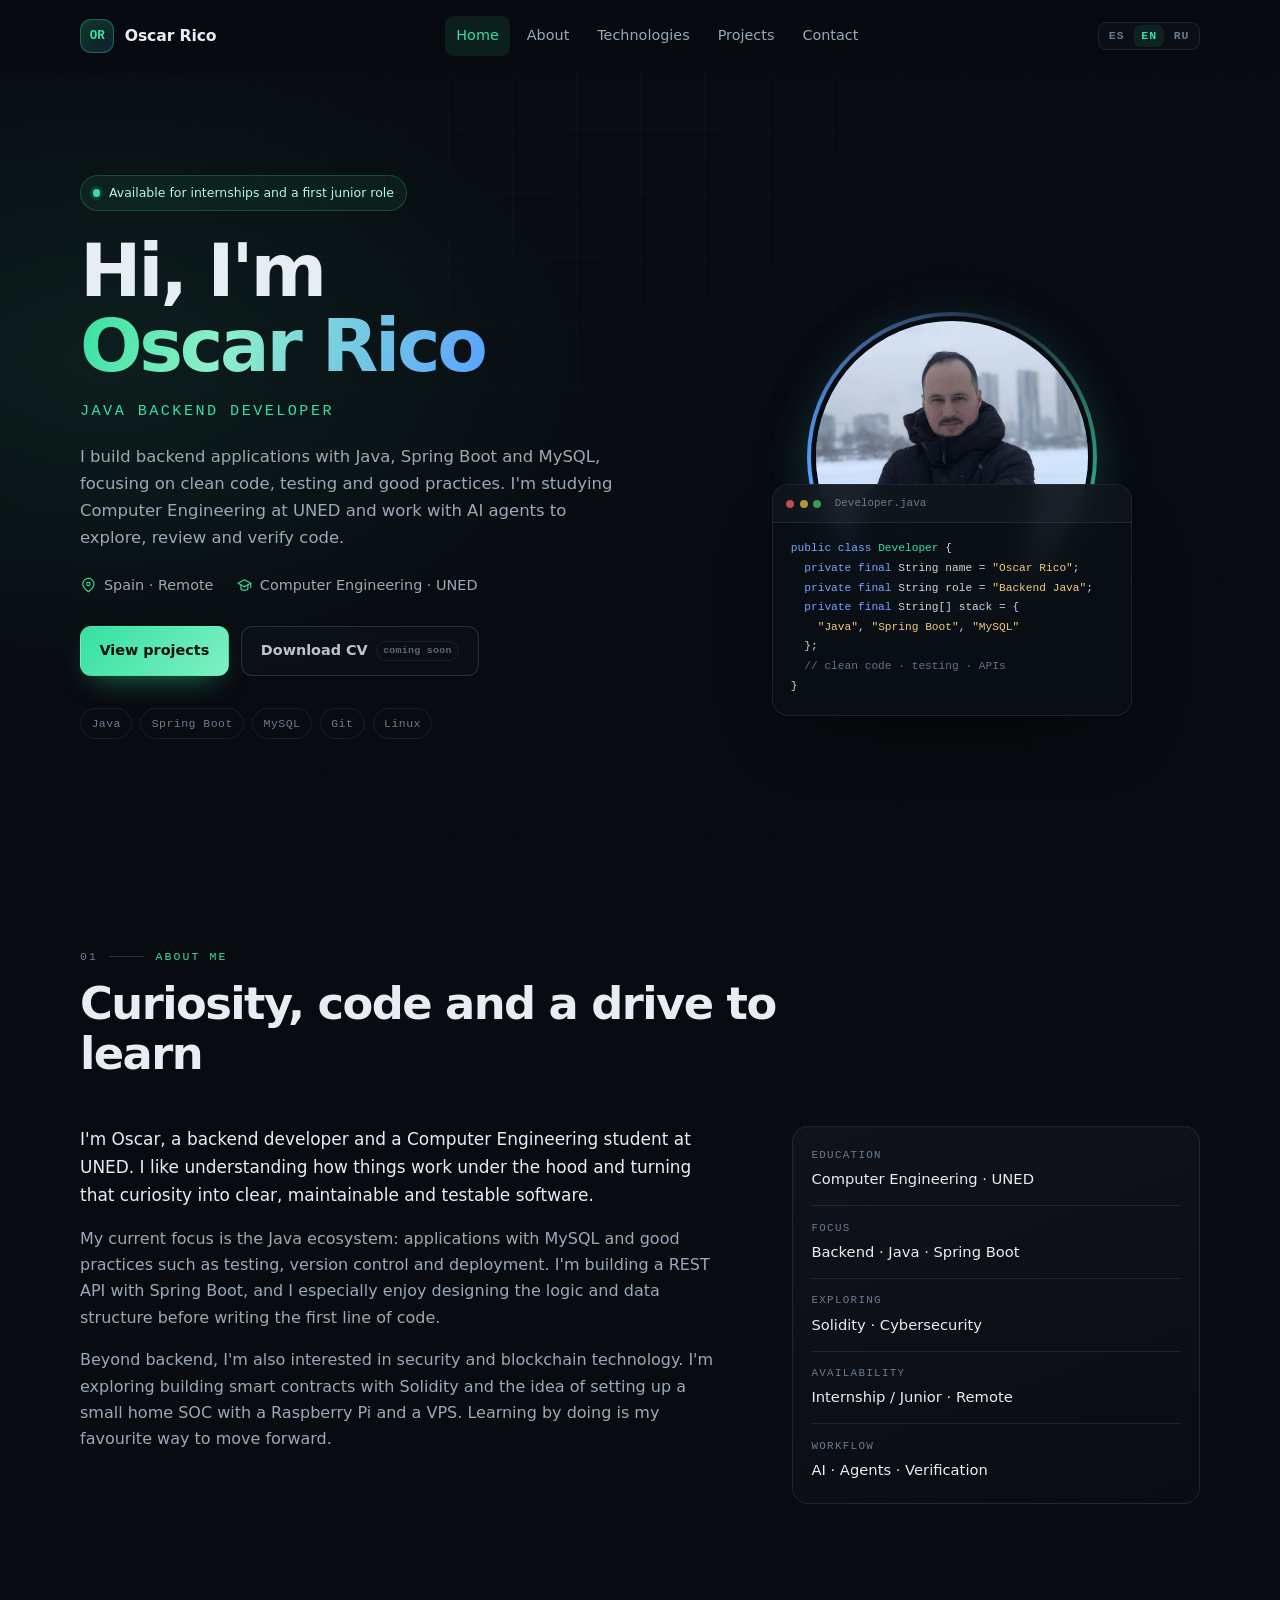
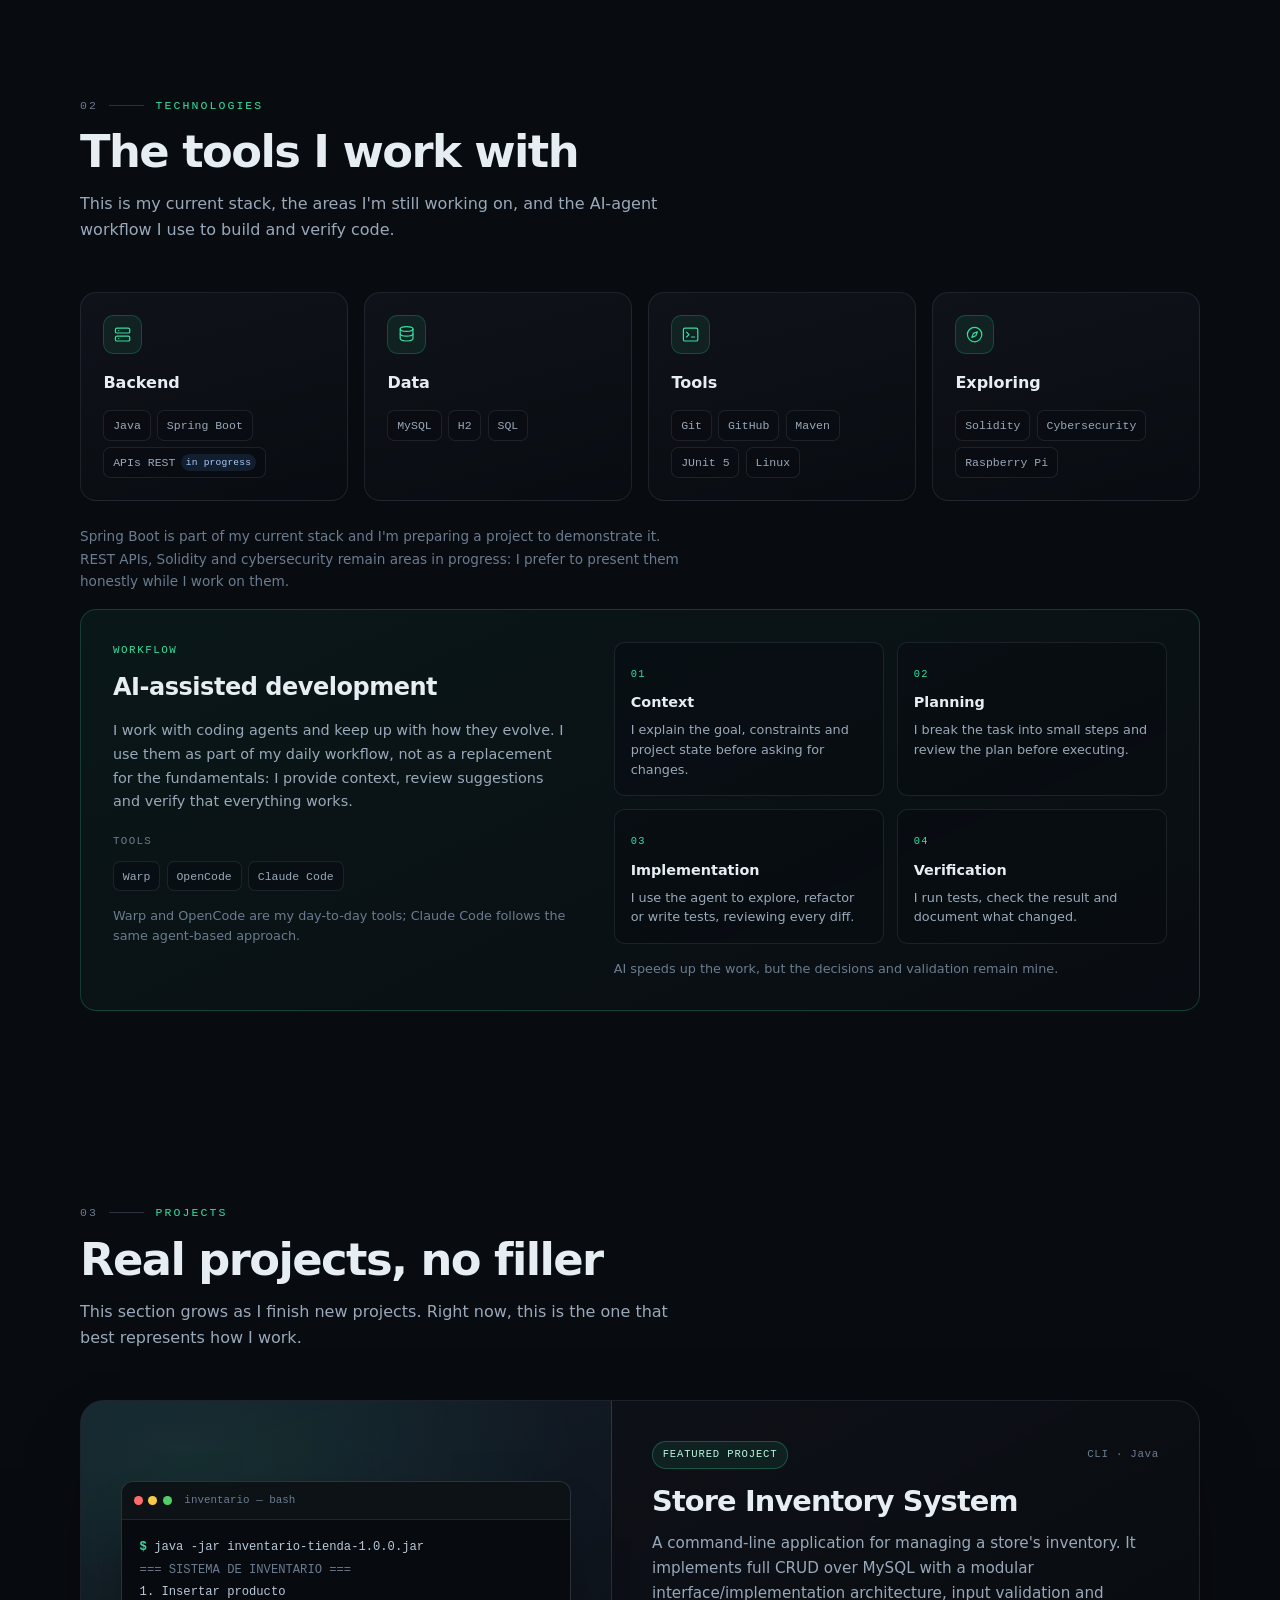
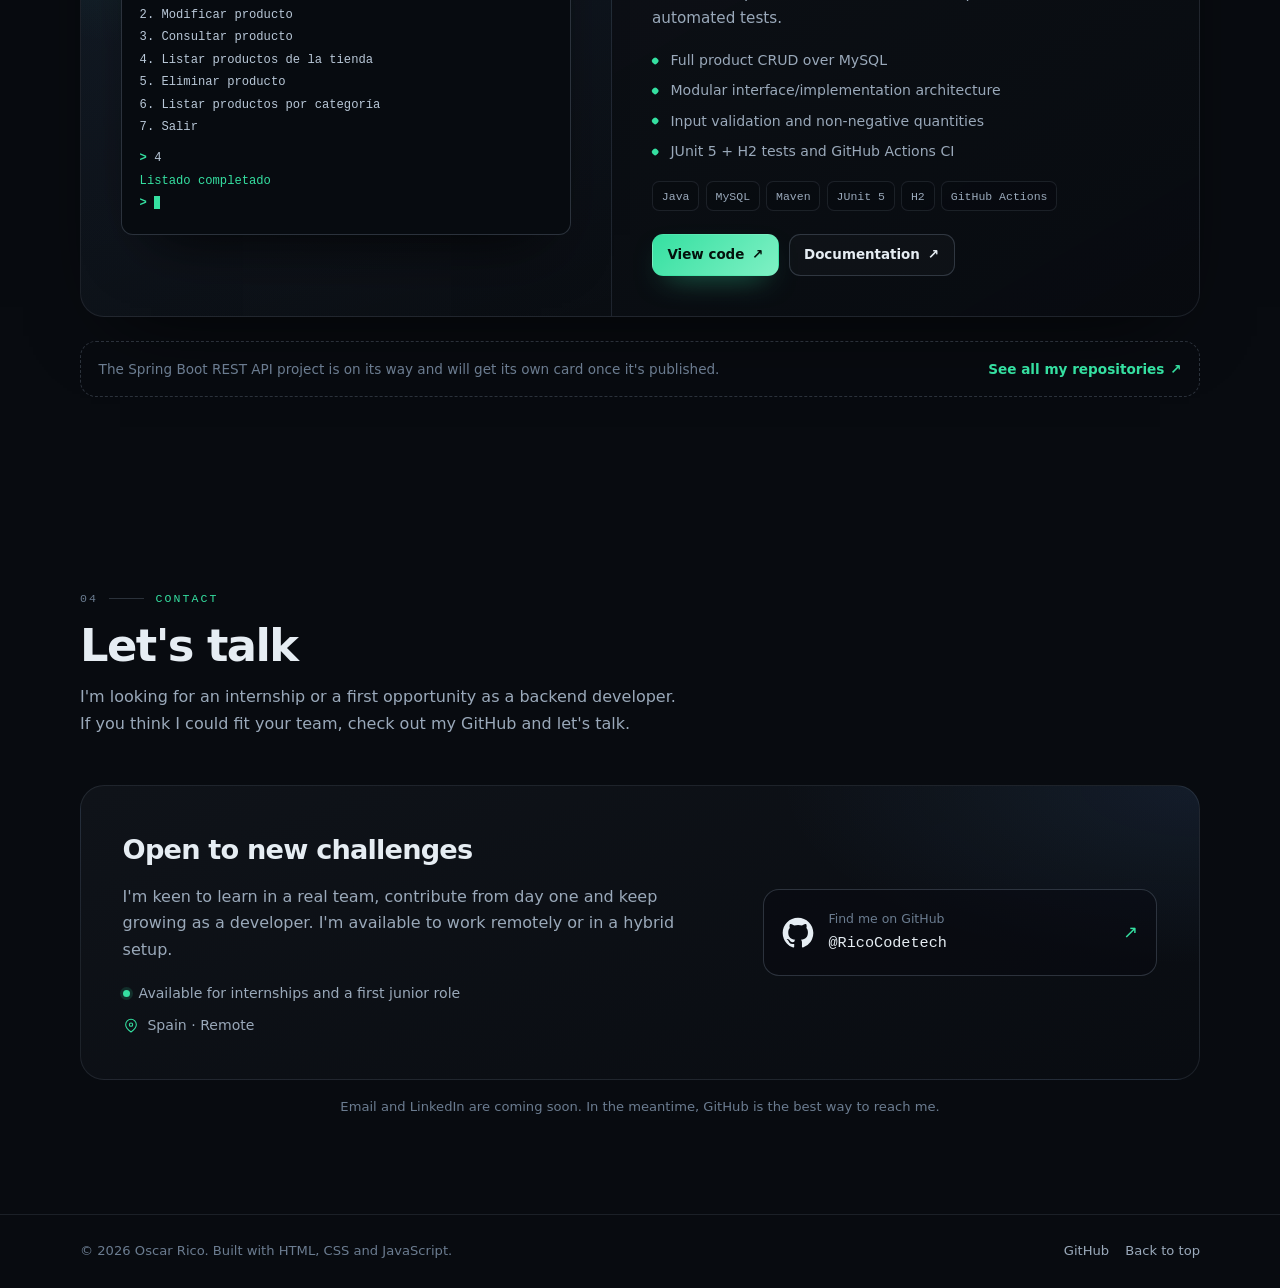
==== commit 74f99b05: "añadida lengua rusa" ====
--- a/index.html
+++ b/index.html
@@ -28,6 +28,7 @@
   <meta property="og:image" content="https://ricocodetech.github.io/assets/img/avatar.jpg">
   <meta property="og:locale" content="es_ES">
   <meta property="og:locale:alternate" content="en_US">
+  <meta property="og:locale:alternate" content="ru_RU">
   <meta name="twitter:card" content="summary">
   <meta name="twitter:title" content="Oscar Rico — Desarrollador Backend Java">
   <meta name="twitter:description" content="Portafolio de Oscar Rico, desarrollador backend Java. Proyectos con Java, MySQL y Spring Boot, con un flujo de desarrollo asistido por IA.">
@@ -58,9 +59,11 @@
       </nav>
 
       <div class="header-actions">
-        <button class="lang-toggle" id="lang-toggle" type="button" aria-label="Cambiar a inglés" data-i18n-aria="lang.switch">
-          <span data-lang-opt="es">ES</span><span class="lang-sep" aria-hidden="true">/</span><span data-lang-opt="en">EN</span>
-        </button>
+        <div class="lang-switch" role="group" aria-label="Idioma del sitio" data-i18n-aria="lang.groupLabel">
+          <button class="lang-btn" type="button" data-lang="es" aria-pressed="true" aria-label="Español" lang="es">ES</button>
+          <button class="lang-btn" type="button" data-lang="en" aria-pressed="false" aria-label="English" lang="en">EN</button>
+          <button class="lang-btn" type="button" data-lang="ru" aria-pressed="false" aria-label="Русский" lang="ru">RU</button>
+        </div>
         <button class="nav-toggle" id="nav-toggle" type="button" aria-controls="site-nav" aria-expanded="false" aria-label="Abrir menú">
           <span class="nav-toggle-bar"></span>
           <span class="nav-toggle-bar"></span>
--- a/assets/css/styles.css
+++ b/assets/css/styles.css
@@ -219,32 +219,36 @@
   gap: 0.6rem;
 }
 
-.lang-toggle {
+.lang-switch {
   display: inline-flex;
   align-items: center;
-  gap: 0.25rem;
-  padding: 0.45rem 0.6rem;
+  gap: 0.15rem;
+  padding: 0.15rem;
   border: 1px solid var(--border);
   border-radius: 0.55rem;
-  color: var(--dim);
-  font-family: var(--font-mono);
-  font-size: 0.73rem;
+  background: rgba(148, 163, 184, 0.03);
+}
+
+.lang-btn {
+  padding: 0.32rem 0.45rem;
+  border-radius: 0.4rem;
+  color: var(--dim);
+  font-family: var(--font-mono);
+  font-size: 0.72rem;
+  font-weight: 700;
   letter-spacing: 0.08em;
-  transition: border-color 0.2s ease, color 0.2s ease;
-}
-
-.lang-toggle:hover {
-  border-color: var(--border-strong);
+  line-height: 1;
+  transition: color 0.2s ease, background 0.2s ease;
+}
+
+.lang-btn:hover {
   color: var(--text);
-}
-
-.lang-sep {
-  color: var(--dim);
-}
-
-html[lang="es"] [data-lang-opt="es"],
-html[lang="en"] [data-lang-opt="en"] {
-  color: var(--accent);
+  background: rgba(148, 163, 184, 0.08);
+}
+
+.lang-btn[aria-pressed="true"] {
+  color: var(--accent);
+  background: var(--accent-soft);
 }
 
 .nav-toggle {
@@ -1273,7 +1277,8 @@
   margin-top: 1.5rem;
 }
 
-.not-found-en {
+.not-found-en,
+.not-found-ru {
   color: var(--dim) !important;
   font-size: 0.88rem;
 }
@@ -1423,6 +1428,16 @@
     display: none;
   }
 
+  .lang-switch {
+    gap: 0.1rem;
+    padding: 0.1rem;
+  }
+
+  .lang-btn {
+    padding: 0.3rem 0.38rem;
+    font-size: 0.68rem;
+  }
+
   .tech-grid {
     grid-template-columns: minmax(0, 1fr);
   }
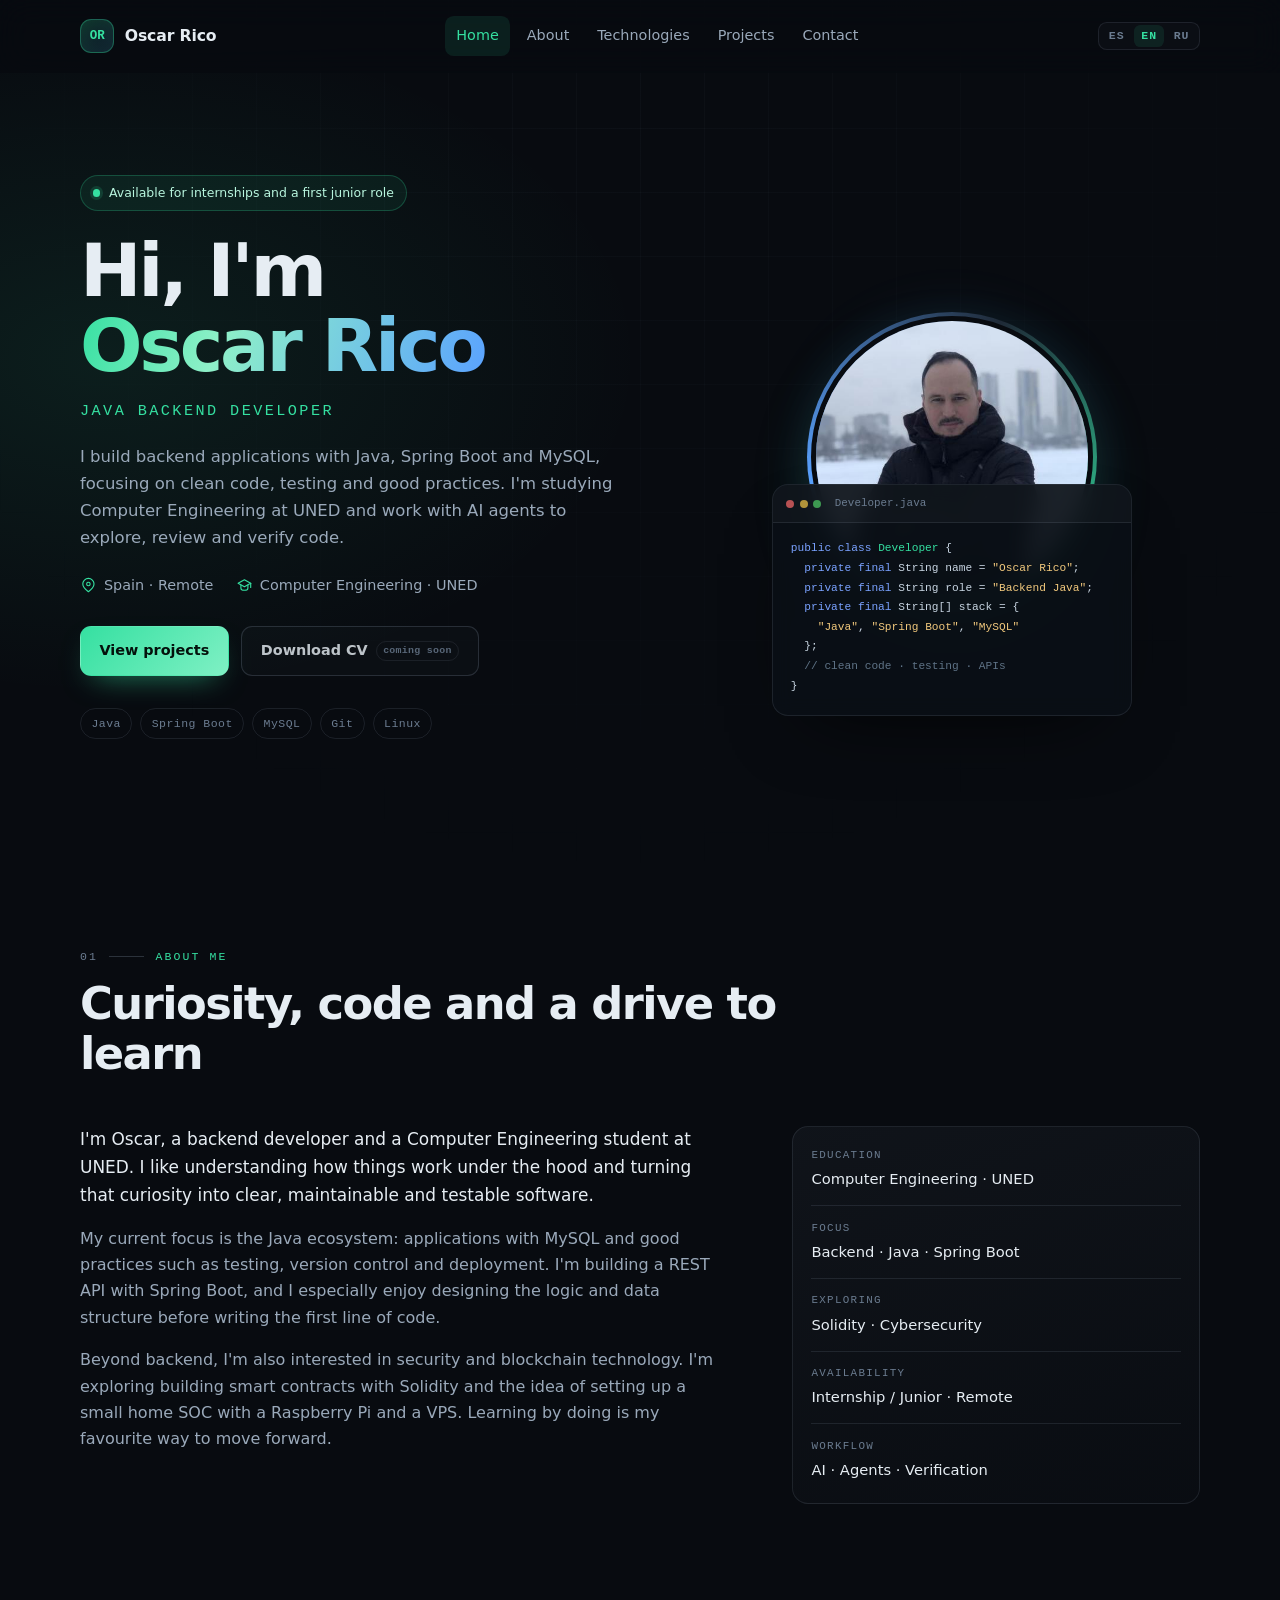
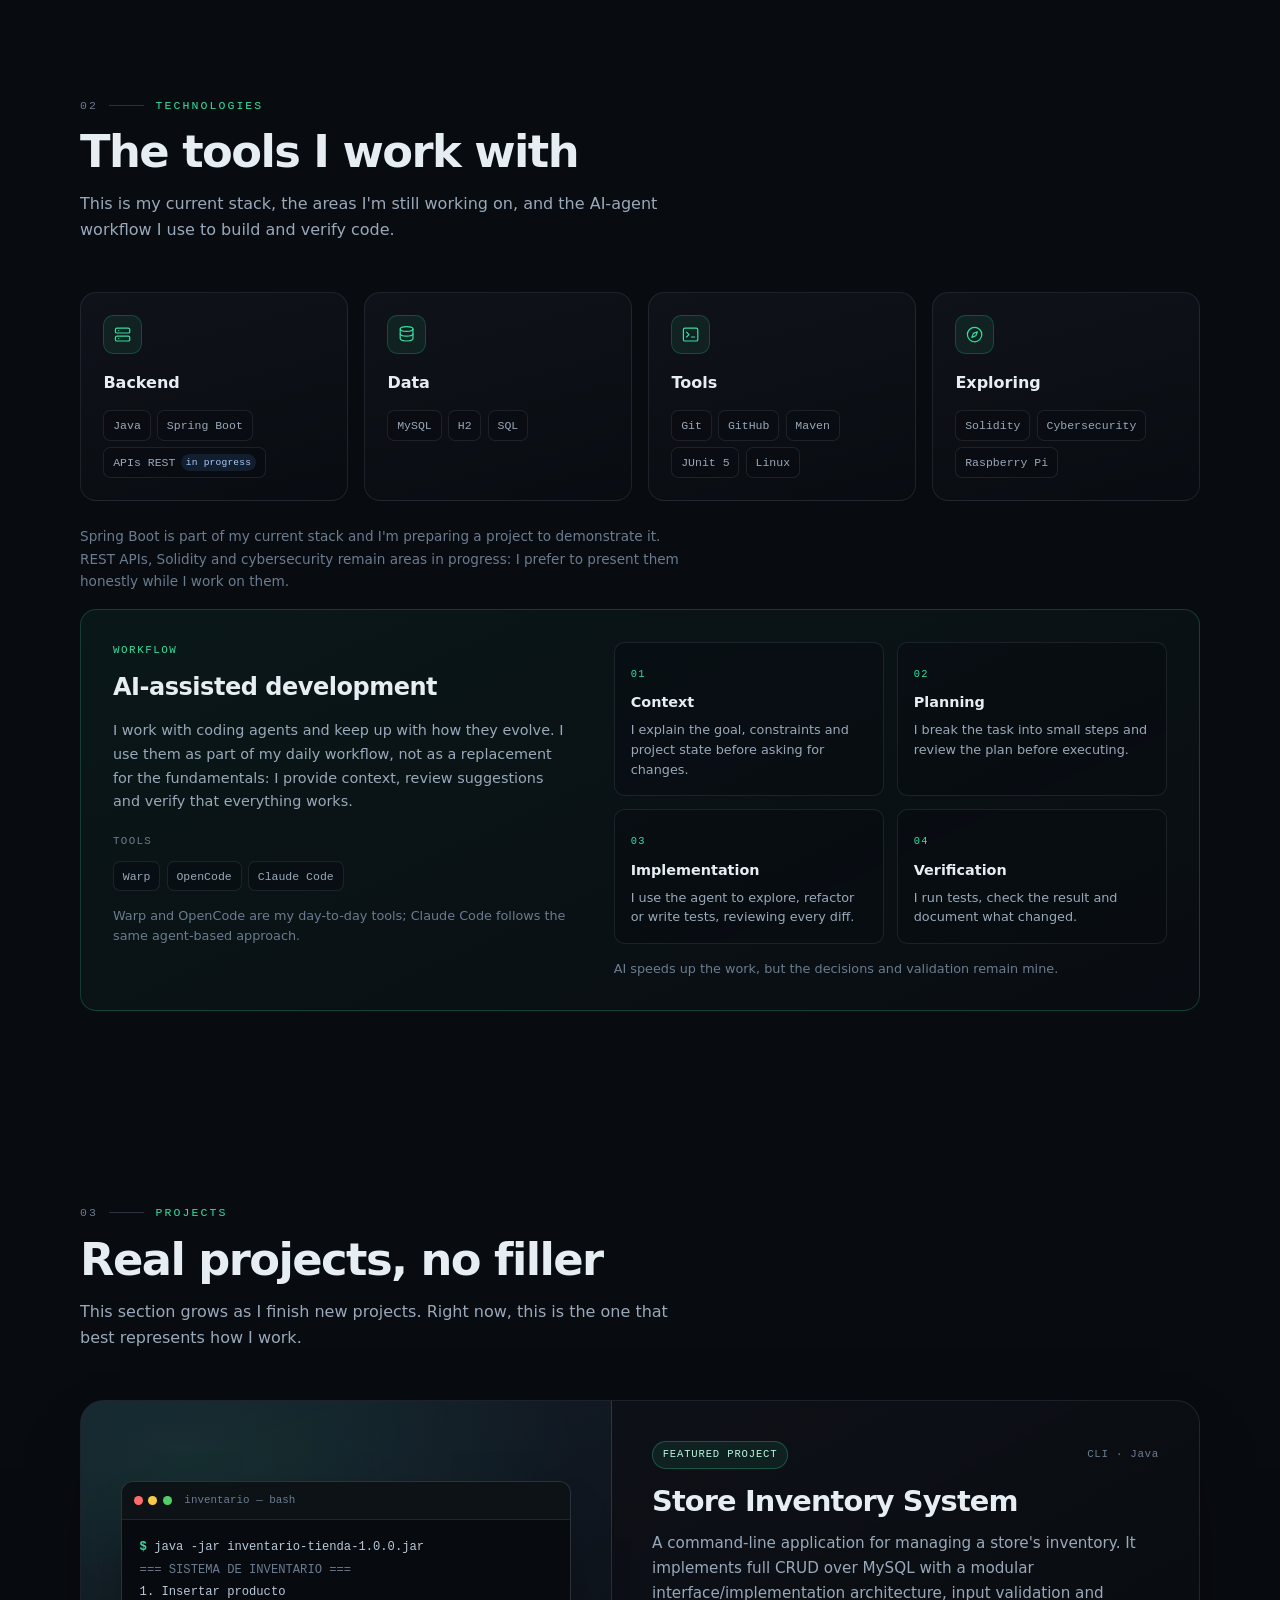
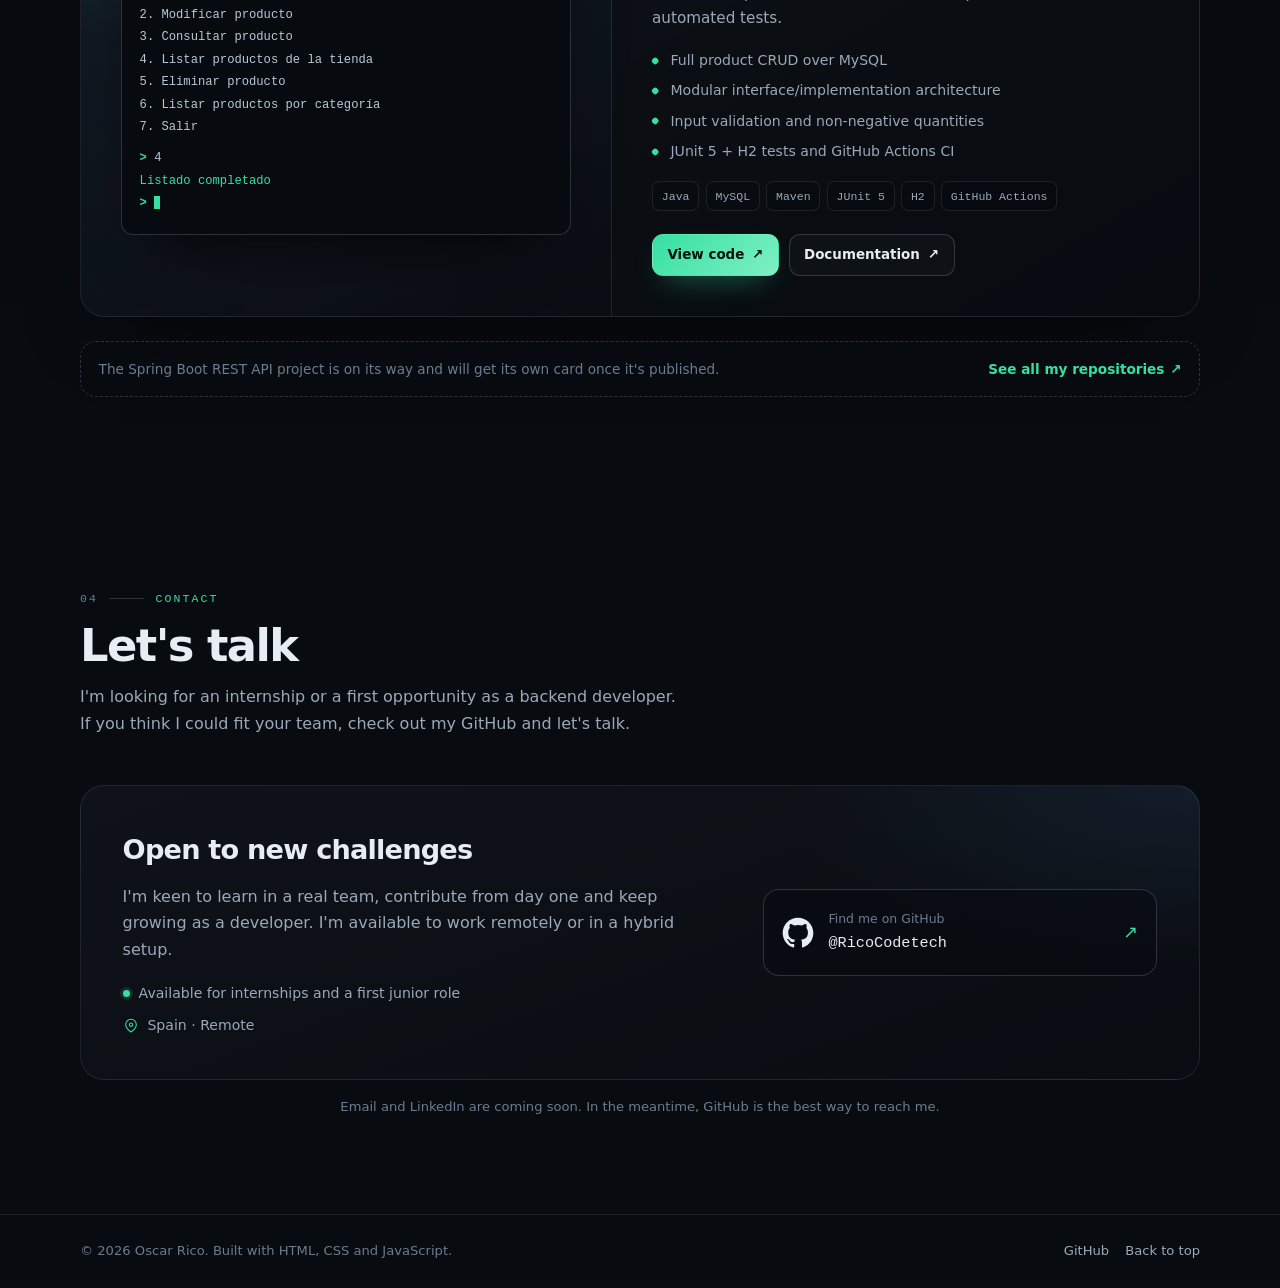
==== commit 4b4516c3: "Correccion de Oscar Rico al ruso" ====
--- a/index.html
+++ b/index.html
@@ -6,26 +6,102 @@
   <title>Oscar Rico — Desarrollador Backend Java</title>
   <meta name="description" content="Portafolio de Oscar Rico, desarrollador backend Java. Proyectos con Java, MySQL y Spring Boot, con un flujo de desarrollo asistido por IA.">
   <meta name="author" content="Oscar Rico">
+  <meta name="robots" content="index, follow, max-image-preview:large">
   <meta name="theme-color" content="#080b10">
   <link rel="canonical" href="https://ricocodetech.github.io/">
 
   <script type="application/ld+json">
     {
       "@context": "https://schema.org",
-      "@type": "Person",
-      "name": "Oscar Rico",
-      "jobTitle": "Desarrollador Backend Java",
-      "url": "https://ricocodetech.github.io/",
-      "sameAs": ["https://github.com/RicoCodetech"],
-      "knowsAbout": ["Java", "Spring Boot", "MySQL", "SQL", "Git", "Linux", "Maven", "JUnit 5", "REST APIs", "AI-assisted development"]
+      "@graph": [
+        {
+          "@type": "WebSite",
+          "@id": "https://ricocodetech.github.io/#website",
+          "url": "https://ricocodetech.github.io/",
+          "name": "Oscar Rico — Portafolio",
+          "description": "Portafolio de Oscar Rico, desarrollador backend Java.",
+          "inLanguage": ["es", "en", "ru"],
+          "publisher": {
+            "@id": "https://ricocodetech.github.io/#person"
+          }
+        },
+        {
+          "@type": "ProfilePage",
+          "@id": "https://ricocodetech.github.io/#profile",
+          "url": "https://ricocodetech.github.io/",
+          "name": "Oscar Rico — Desarrollador Backend Java",
+          "description": "Portafolio de Oscar Rico, desarrollador backend Java. Proyectos con Java, MySQL y Spring Boot, con un flujo de desarrollo asistido por IA.",
+          "inLanguage": "es",
+          "isPartOf": {
+            "@id": "https://ricocodetech.github.io/#website"
+          },
+          "mainEntity": {
+            "@id": "https://ricocodetech.github.io/#person"
+          },
+          "about": {
+            "@id": "https://ricocodetech.github.io/#person"
+          },
+          "primaryImageOfPage": {
+            "@type": "ImageObject",
+            "url": "https://ricocodetech.github.io/assets/img/avatar.jpg",
+            "width": 460,
+            "height": 460
+          }
+        },
+        {
+          "@type": "Person",
+          "@id": "https://ricocodetech.github.io/#person",
+          "name": "Oscar Rico",
+          "givenName": "Oscar",
+          "familyName": "Rico",
+          "jobTitle": "Desarrollador Backend Java",
+          "description": "Desarrollador backend Java y estudiante de Ingeniería Informática en la UNED. Construye aplicaciones con Java, Spring Boot y MySQL, cuidando el código limpio, las pruebas y las buenas prácticas.",
+          "url": "https://ricocodetech.github.io/",
+          "image": {
+            "@type": "ImageObject",
+            "url": "https://ricocodetech.github.io/assets/img/avatar.jpg",
+            "width": 460,
+            "height": 460,
+            "caption": "Oscar Rico, desarrollador backend Java"
+          },
+          "sameAs": ["https://github.com/RicoCodetech"],
+          "knowsAbout": ["Java", "Spring Boot", "MySQL", "SQL", "H2", "Maven", "JUnit 5", "Git", "GitHub Actions", "Linux", "REST APIs", "AI-assisted development"],
+          "address": {
+            "@type": "PostalAddress",
+            "addressCountry": "ES"
+          },
+          "affiliation": {
+            "@type": "CollegeOrUniversity",
+            "name": "UNED",
+            "alternateName": "Universidad Nacional de Educación a Distancia"
+          },
+          "hasOccupation": {
+            "@type": "Occupation",
+            "name": "Desarrollador Backend Java",
+            "occupationalCategory": "Software Development"
+          },
+          "seeks": {
+            "@type": "Demand",
+            "name": "Prácticas o primera oportunidad junior como desarrollador backend"
+          },
+          "mainEntityOfPage": {
+            "@id": "https://ricocodetech.github.io/#profile"
+          }
+        }
+      ]
     }
   </script>
 
   <meta property="og:type" content="website">
+  <meta property="og:site_name" content="Oscar Rico">
   <meta property="og:title" content="Oscar Rico — Desarrollador Backend Java">
   <meta property="og:description" content="Portafolio de Oscar Rico, desarrollador backend Java. Proyectos con Java, MySQL y Spring Boot, con un flujo de desarrollo asistido por IA.">
   <meta property="og:url" content="https://ricocodetech.github.io/">
   <meta property="og:image" content="https://ricocodetech.github.io/assets/img/avatar.jpg">
+  <meta property="og:image:width" content="460">
+  <meta property="og:image:height" content="460">
+  <meta property="og:image:type" content="image/jpeg">
+  <meta property="og:image:alt" content="Oscar Rico, desarrollador backend Java">
   <meta property="og:locale" content="es_ES">
   <meta property="og:locale:alternate" content="en_US">
   <meta property="og:locale:alternate" content="ru_RU">
@@ -33,6 +109,7 @@
   <meta name="twitter:title" content="Oscar Rico — Desarrollador Backend Java">
   <meta name="twitter:description" content="Portafolio de Oscar Rico, desarrollador backend Java. Proyectos con Java, MySQL y Spring Boot, con un flujo de desarrollo asistido por IA.">
   <meta name="twitter:image" content="https://ricocodetech.github.io/assets/img/avatar.jpg">
+  <meta name="twitter:image:alt" content="Oscar Rico, desarrollador backend Java">
 
   <link rel="icon" href="assets/img/favicon.svg" type="image/svg+xml">
   <link rel="stylesheet" href="assets/css/styles.css">
@@ -44,8 +121,8 @@
   <header class="site-header" id="site-header">
     <div class="container header-inner">
       <a class="brand" href="#inicio" aria-label="Oscar Rico — Inicio" data-i18n-aria="brand.label">
-        <span class="brand-mark" aria-hidden="true">OR</span>
-        <span class="brand-name">Oscar Rico</span>
+        <span class="brand-mark" aria-hidden="true" data-i18n="brand.mark">OR</span>
+        <span class="brand-name" data-i18n="brand.name">Oscar Rico</span>
       </a>
 
       <nav class="site-nav" id="site-nav" aria-label="Navegación principal" data-i18n-aria="nav.label">
@@ -65,15 +142,15 @@
           <button class="lang-btn" type="button" data-lang="ru" aria-pressed="false" aria-label="Русский" lang="ru">RU</button>
         </div>
         <button class="nav-toggle" id="nav-toggle" type="button" aria-controls="site-nav" aria-expanded="false" aria-label="Abrir menú">
-          <span class="nav-toggle-bar"></span>
-          <span class="nav-toggle-bar"></span>
-          <span class="nav-toggle-bar"></span>
+          <span class="nav-toggle-bar" aria-hidden="true"></span>
+          <span class="nav-toggle-bar" aria-hidden="true"></span>
+          <span class="nav-toggle-bar" aria-hidden="true"></span>
         </button>
       </div>
     </div>
   </header>
 
-  <main id="main">
+  <main id="main" tabindex="-1">
     <section class="hero section" id="inicio" aria-labelledby="hero-title">
       <div class="container hero-grid">
         <div class="hero-copy reveal">
@@ -84,7 +161,7 @@
 
           <h1 id="hero-title">
             <span data-i18n="hero.greeting">Hola, soy</span>
-            <span class="gradient-text">Oscar Rico</span>
+            <span class="gradient-text" data-i18n="brand.name">Oscar Rico</span>
           </h1>
 
           <p class="hero-role" data-i18n="hero.role">Desarrollador Backend Java</p>
@@ -129,7 +206,7 @@
         <div class="hero-visual reveal">
           <div class="avatar-glow" aria-hidden="true"></div>
           <div class="avatar-frame">
-            <img src="assets/img/avatar.jpg" alt="Oscar Rico" width="320" height="320" fetchpriority="high" decoding="async">
+            <img src="assets/img/avatar.jpg" alt="Oscar Rico, desarrollador backend Java" data-i18n-alt="hero.avatarAlt" width="460" height="460" fetchpriority="high" decoding="async">
           </div>
 
           <div class="code-card" aria-hidden="true">
@@ -138,7 +215,7 @@
               <p>Developer.java</p>
             </div>
             <pre><code><span class="c-key">public class</span> <span class="c-type">Developer</span> {
-  <span class="c-key">private final</span> String name = <span class="c-str">"Oscar Rico"</span>;
+  <span class="c-key">private final</span> String name = <span class="c-str">"<span data-i18n="brand.name">Oscar Rico</span>"</span>;
   <span class="c-key">private final</span> String role = <span class="c-str">"Backend Java"</span>;
   <span class="c-key">private final</span> String[] stack = {
     <span class="c-str">"Java"</span>, <span class="c-str">"Spring Boot"</span>, <span class="c-str">"MySQL"</span>
@@ -434,11 +511,11 @@
 
   <footer class="site-footer">
     <div class="container footer-inner">
-      <p>© <span id="year">2026</span> Oscar Rico. <span data-i18n="footer.built">Hecho con HTML, CSS y JavaScript.</span></p>
-      <div class="footer-links">
+      <p>© <span id="year">2026</span> <span data-i18n="brand.name">Oscar Rico</span>. <span data-i18n="footer.built">Hecho con HTML, CSS y JavaScript.</span></p>
+      <nav class="footer-links" aria-label="Enlaces del pie de página" data-i18n-aria="footer.navLabel">
         <a href="https://github.com/RicoCodetech" target="_blank" rel="noopener noreferrer">GitHub</a>
         <a href="#inicio" data-i18n="footer.top">Volver arriba</a>
-      </div>
+      </nav>
     </div>
   </footer>
 
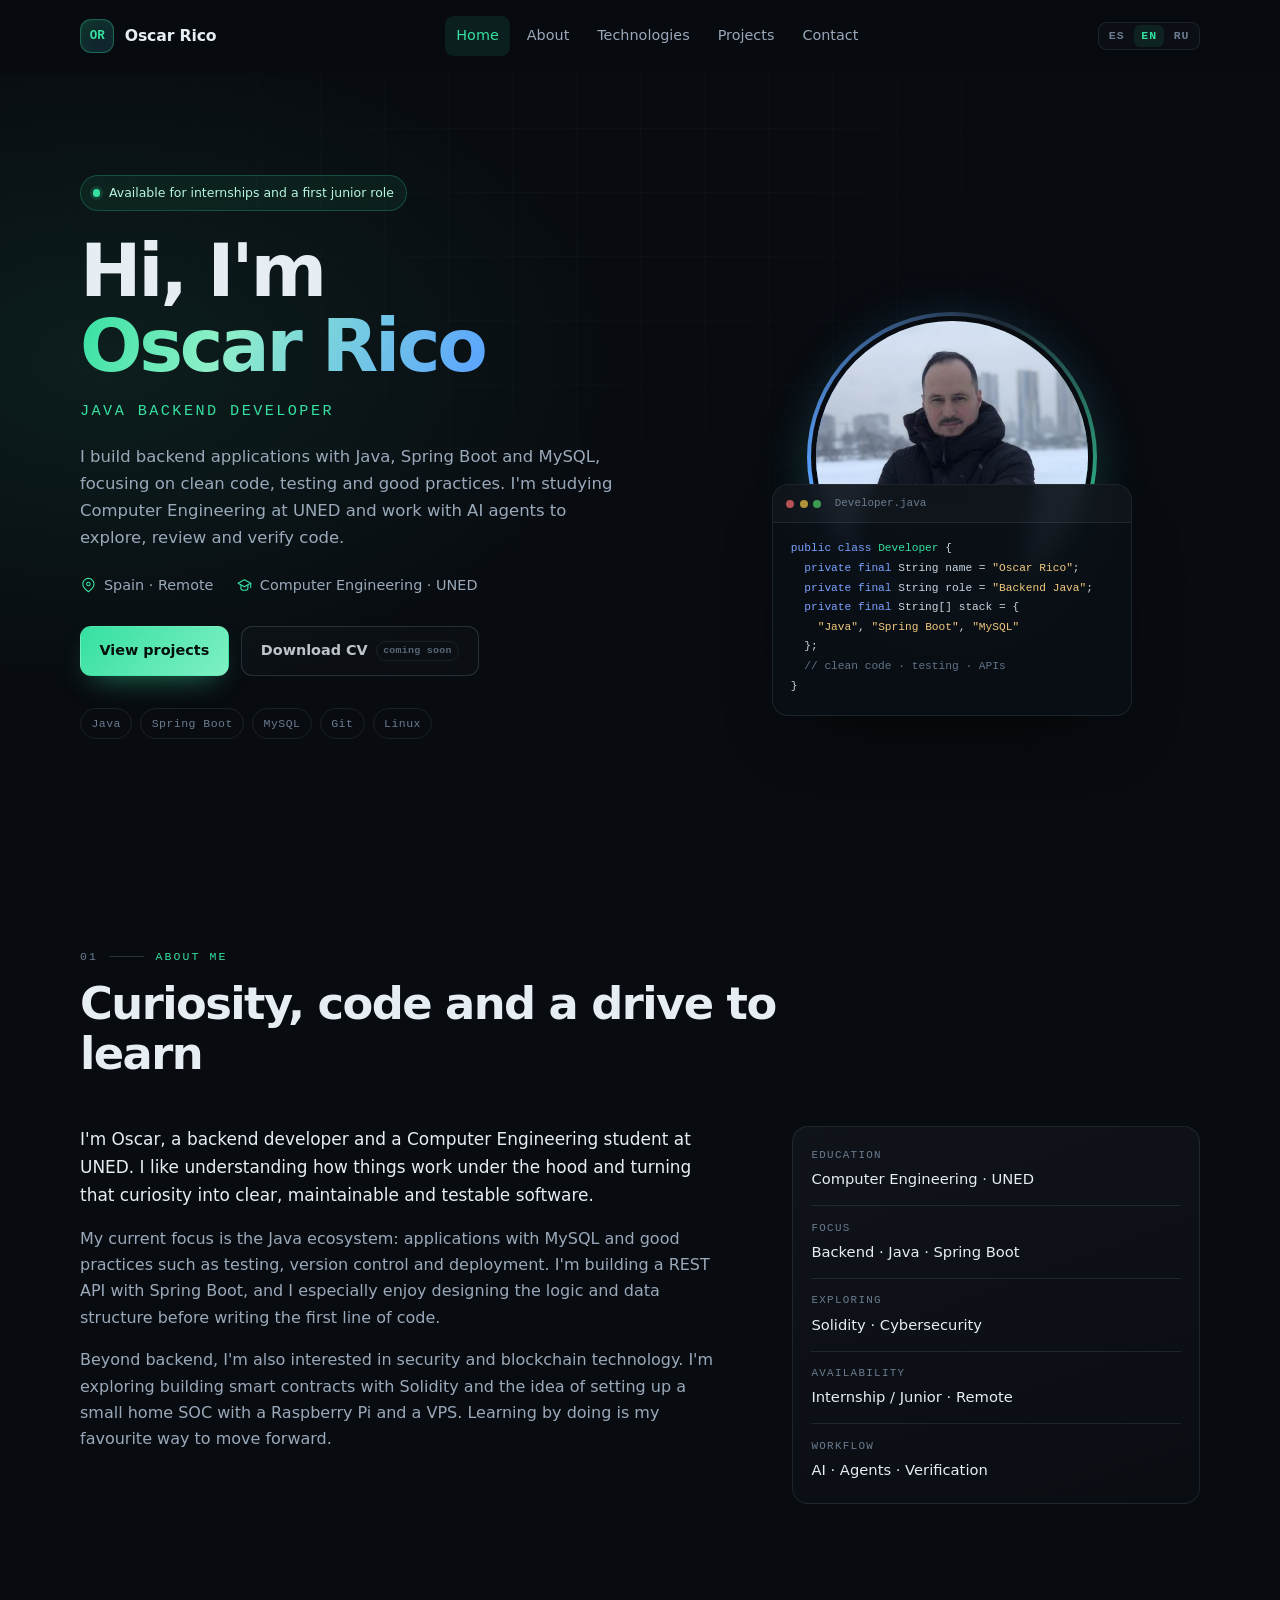
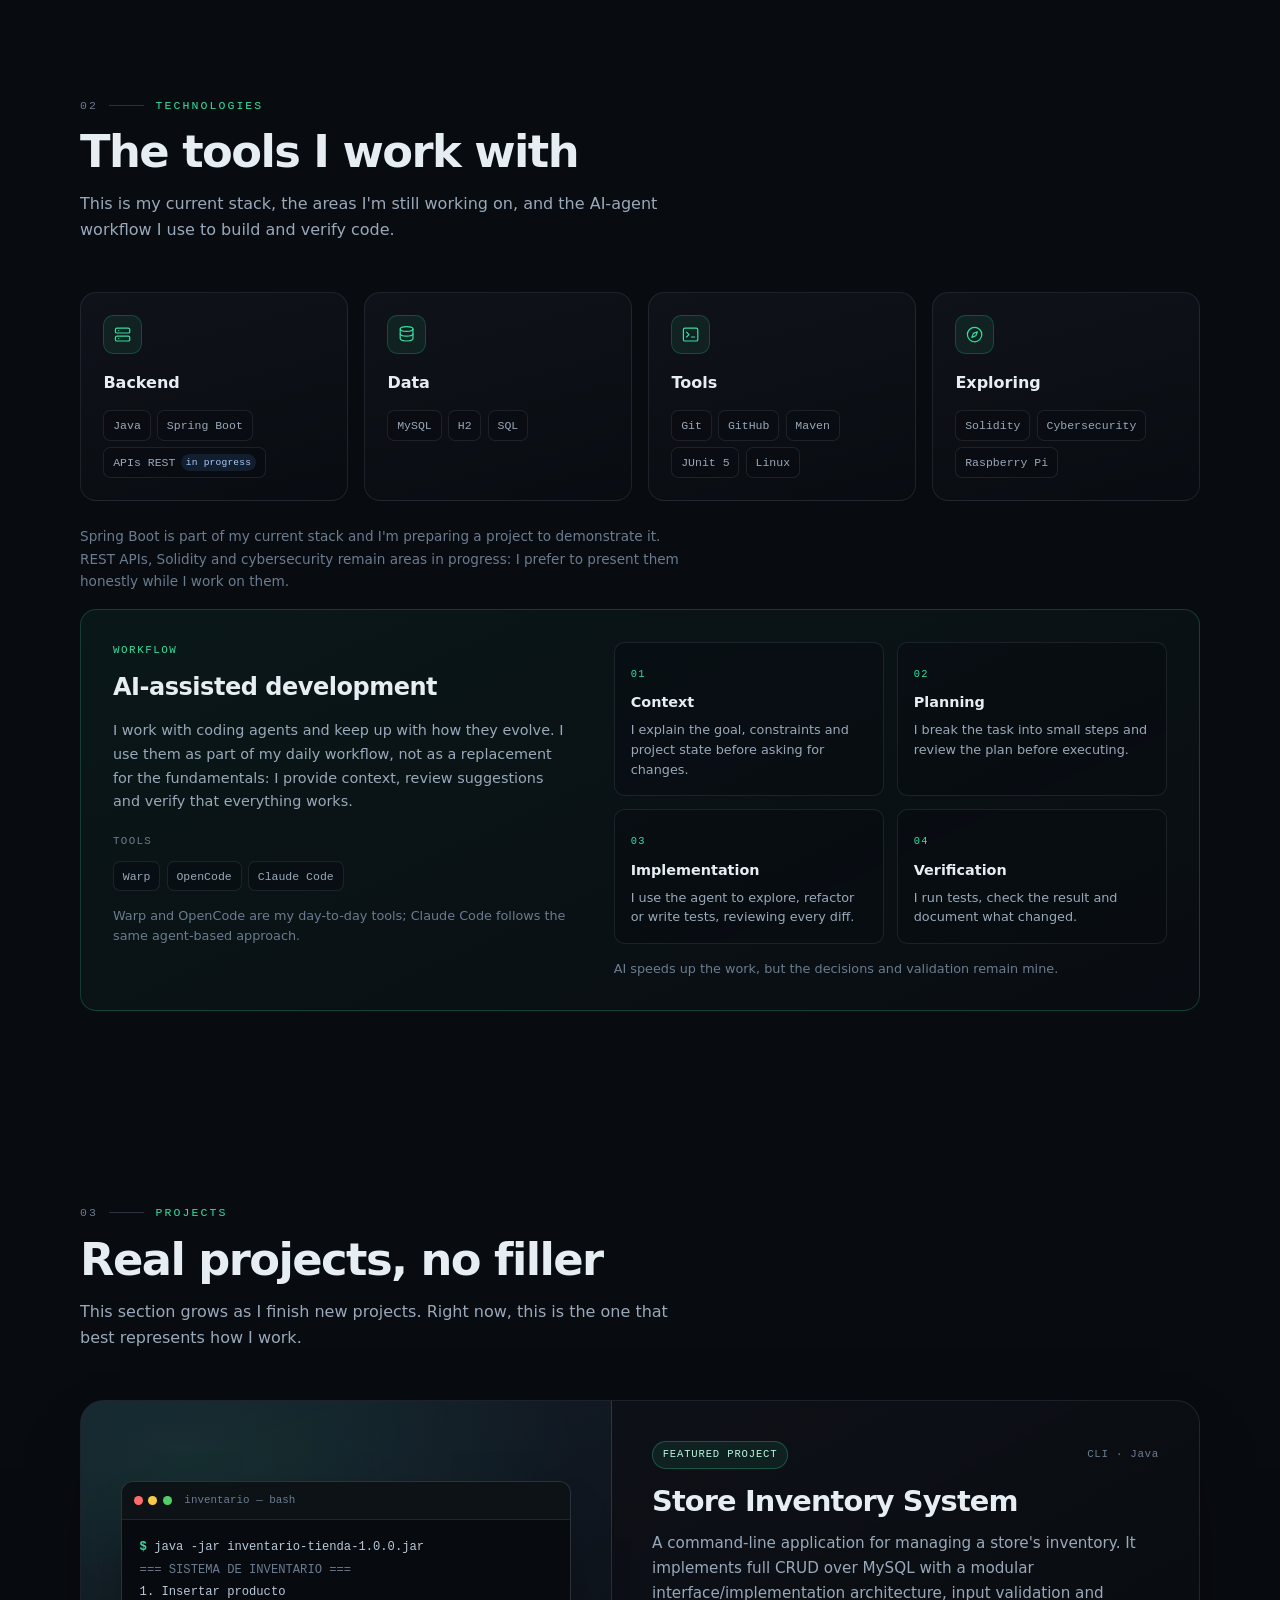
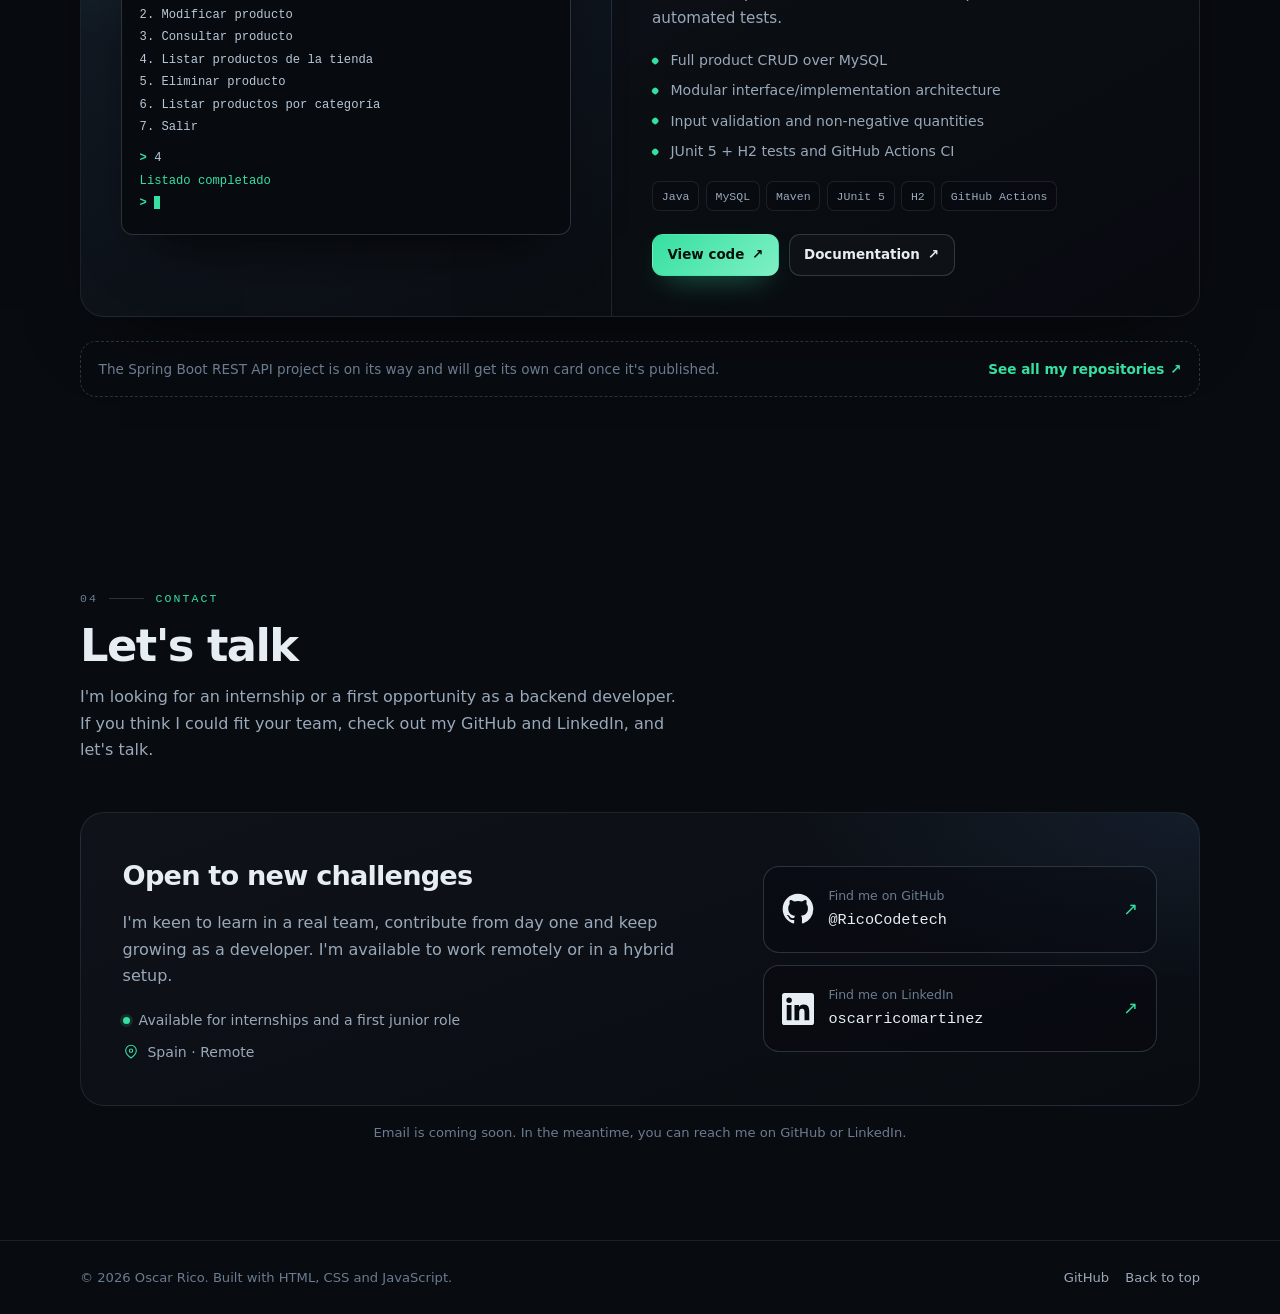
==== commit acd65d2b: "SEO mejorado" ====
--- a/index.html
+++ b/index.html
@@ -5,7 +5,7 @@
   <meta name="viewport" content="width=device-width, initial-scale=1">
   <title>Oscar Rico — Desarrollador Backend Java</title>
   <meta name="description" content="Portafolio de Oscar Rico, desarrollador backend Java. Proyectos con Java, MySQL y Spring Boot, con un flujo de desarrollo asistido por IA.">
-  <meta name="author" content="Oscar Rico">
+  <meta name="author" content="Oscar Rico Martínez">
   <meta name="robots" content="index, follow, max-image-preview:large">
   <meta name="theme-color" content="#080b10">
   <link rel="canonical" href="https://ricocodetech.github.io/">
@@ -51,9 +51,10 @@
         {
           "@type": "Person",
           "@id": "https://ricocodetech.github.io/#person",
-          "name": "Oscar Rico",
+          "name": "Oscar Rico Martínez",
+          "alternateName": ["RicoCodetech", "Oscar Rico", "Оскар Рико"],
           "givenName": "Oscar",
-          "familyName": "Rico",
+          "familyName": "Rico Martínez",
           "jobTitle": "Desarrollador Backend Java",
           "description": "Desarrollador backend Java y estudiante de Ingeniería Informática en la UNED. Construye aplicaciones con Java, Spring Boot y MySQL, cuidando el código limpio, las pruebas y las buenas prácticas.",
           "url": "https://ricocodetech.github.io/",
@@ -64,7 +65,7 @@
             "height": 460,
             "caption": "Oscar Rico, desarrollador backend Java"
           },
-          "sameAs": ["https://github.com/RicoCodetech"],
+          "sameAs": ["https://github.com/RicoCodetech", "https://www.linkedin.com/in/oscarricomartinez/"],
           "knowsAbout": ["Java", "Spring Boot", "MySQL", "SQL", "H2", "Maven", "JUnit 5", "Git", "GitHub Actions", "Linux", "REST APIs", "AI-assisted development"],
           "address": {
             "@type": "PostalAddress",
@@ -469,7 +470,7 @@
         <div class="section-head reveal">
           <p class="section-kicker"><span>04</span><span data-i18n="contact.label">Contacto</span></p>
           <h2 id="contact-title" data-i18n="contact.title">¿Hablamos?</h2>
-          <p class="section-intro" data-i18n="contact.intro">Busco prácticas o una primera oportunidad como desarrollador backend. Si crees que puedo encajar en tu equipo, revisa mi GitHub y hablemos.</p>
+          <p class="section-intro" data-i18n="contact.intro">Busco prácticas o una primera oportunidad como desarrollador backend. Si crees que puedo encajar en tu equipo, revisa mi GitHub y mi LinkedIn, y hablemos.</p>
         </div>
 
         <div class="contact-panel reveal">
@@ -492,19 +493,32 @@
             </ul>
           </div>
 
-          <a class="github-card" href="https://github.com/RicoCodetech" target="_blank" rel="noopener noreferrer" aria-label="GitHub de Oscar Rico" data-i18n-aria="contact.githubAria">
-            <svg viewBox="0 0 24 24" fill="currentColor" aria-hidden="true">
-              <path d="M12 .5C5.65.5.5 5.65.5 12c0 5.08 3.29 9.39 7.86 10.91.58.11.79-.25.79-.56v-2.17c-3.2.7-3.88-1.36-3.88-1.36-.52-1.33-1.28-1.68-1.28-1.68-1.05-.72.08-.7.08-.7 1.16.08 1.77 1.19 1.77 1.19 1.03 1.77 2.7 1.26 3.36.96.1-.75.4-1.26.73-1.55-2.55-.29-5.24-1.28-5.24-5.68 0-1.26.45-2.29 1.19-3.09-.12-.29-.52-1.46.11-3.05 0 0 .97-.31 3.18 1.18a11.1 11.1 0 0 1 5.8 0c2.2-1.49 3.17-1.18 3.17-1.18.63 1.59.23 2.76.11 3.05.74.8 1.19 1.83 1.19 3.09 0 4.41-2.69 5.38-5.25 5.67.41.35.78 1.05.78 2.12v3.14c0 .31.21.68.8.56A11.51 11.51 0 0 0 23.5 12C23.5 5.65 18.35.5 12 .5Z"></path>
-            </svg>
-            <span class="github-card-body">
-              <span class="github-card-label" data-i18n="contact.githubLabel">Encuéntrame en GitHub</span>
-              <span class="github-card-handle">@RicoCodetech</span>
-            </span>
-            <span class="github-card-arrow" aria-hidden="true">↗</span>
-          </a>
-        </div>
-
-        <p class="contact-note reveal" data-i18n="contact.note">El correo y LinkedIn llegarán pronto. Mientras tanto, GitHub es el mejor sitio para contactar conmigo.</p>
+          <div class="contact-links">
+            <a class="social-card" href="https://github.com/RicoCodetech" target="_blank" rel="noopener noreferrer" aria-label="GitHub de Oscar Rico" data-i18n-aria="contact.githubAria">
+              <svg viewBox="0 0 24 24" fill="currentColor" aria-hidden="true">
+                <path d="M12 .5C5.65.5.5 5.65.5 12c0 5.08 3.29 9.39 7.86 10.91.58.11.79-.25.79-.56v-2.17c-3.2.7-3.88-1.36-3.88-1.36-.52-1.33-1.28-1.68-1.28-1.68-1.05-.72.08-.7.08-.7 1.16.08 1.77 1.19 1.77 1.19 1.03 1.77 2.7 1.26 3.36.96.1-.75.4-1.26.73-1.55-2.55-.29-5.24-1.28-5.24-5.68 0-1.26.45-2.29 1.19-3.09-.12-.29-.52-1.46.11-3.05 0 0 .97-.31 3.18 1.18a11.1 11.1 0 0 1 5.8 0c2.2-1.49 3.17-1.18 3.17-1.18.63 1.59.23 2.76.11 3.05.74.8 1.19 1.83 1.19 3.09 0 4.41-2.69 5.38-5.25 5.67.41.35.78 1.05.78 2.12v3.14c0 .31.21.68.8.56A11.51 11.51 0 0 0 23.5 12C23.5 5.65 18.35.5 12 .5Z"></path>
+              </svg>
+              <span class="social-card-body">
+                <span class="social-card-label" data-i18n="contact.githubLabel">Encuéntrame en GitHub</span>
+                <span class="social-card-handle">@RicoCodetech</span>
+              </span>
+              <span class="social-card-arrow" aria-hidden="true">↗</span>
+            </a>
+
+            <a class="social-card" href="https://www.linkedin.com/in/oscarricomartinez/" target="_blank" rel="noopener noreferrer" aria-label="LinkedIn de Oscar Rico" data-i18n-aria="contact.linkedinAria">
+              <svg viewBox="0 0 24 24" fill="currentColor" aria-hidden="true">
+                <path d="M20.447 20.452h-3.554v-5.569c0-1.328-.027-3.037-1.852-3.037-1.853 0-2.136 1.445-2.136 2.939v5.667H9.351V9h3.414v1.561h.046c.477-.9 1.637-1.85 3.37-1.85 3.601 0 4.267 2.37 4.267 5.455v6.286zM5.337 7.433a2.062 2.062 0 0 1-2.063-2.065 2.064 2.064 0 1 1 2.063 2.065zm1.782 13.019H3.555V9h3.564v11.452zM22.225 0H1.771C.792 0 0 .774 0 1.729v20.542C0 23.227.792 24 1.771 24h20.451C23.2 24 24 23.227 24 22.271V1.729C24 .774 23.2 0 22.222 0h.003z"></path>
+              </svg>
+              <span class="social-card-body">
+                <span class="social-card-label" data-i18n="contact.linkedinLabel">Encuéntrame en LinkedIn</span>
+                <span class="social-card-handle">oscarricomartinez</span>
+              </span>
+              <span class="social-card-arrow" aria-hidden="true">↗</span>
+            </a>
+          </div>
+        </div>
+
+        <p class="contact-note reveal" data-i18n="contact.note">El correo llegará pronto. Mientras tanto, puedes contactar conmigo por GitHub o LinkedIn.</p>
       </div>
     </section>
   </main>
--- a/assets/css/styles.css
+++ b/assets/css/styles.css
@@ -1139,7 +1139,12 @@
   color: var(--accent);
 }
 
-.github-card {
+.contact-links {
+  display: grid;
+  gap: 0.8rem;
+}
+
+.social-card {
   display: flex;
   align-items: center;
   gap: 0.9rem;
@@ -1150,38 +1155,38 @@
   transition: transform 0.2s ease, border-color 0.2s ease, background 0.2s ease;
 }
 
-.github-card:hover {
+.social-card:hover {
   border-color: rgba(53, 224, 161, 0.45);
   background: rgba(53, 224, 161, 0.05);
   transform: translateY(-3px);
 }
 
-.github-card > svg {
+.social-card > svg {
   flex: none;
   width: 2rem;
   height: 2rem;
   color: var(--text);
 }
 
-.github-card-body {
+.social-card-body {
   display: flex;
   flex-direction: column;
   gap: 0.12rem;
   min-width: 0;
 }
 
-.github-card-label {
+.social-card-label {
   color: var(--dim);
   font-size: 0.78rem;
 }
 
-.github-card-handle {
+.social-card-handle {
   color: var(--text);
   font-family: var(--font-mono);
   font-size: 0.95rem;
 }
 
-.github-card-arrow {
+.social-card-arrow {
   margin-left: auto;
   color: var(--accent);
   font-size: 1.1rem;
@@ -1490,7 +1495,7 @@
 
   .btn:hover,
   .tech-card:hover,
-  .github-card:hover {
+  .social-card:hover {
     transform: none;
   }
 }
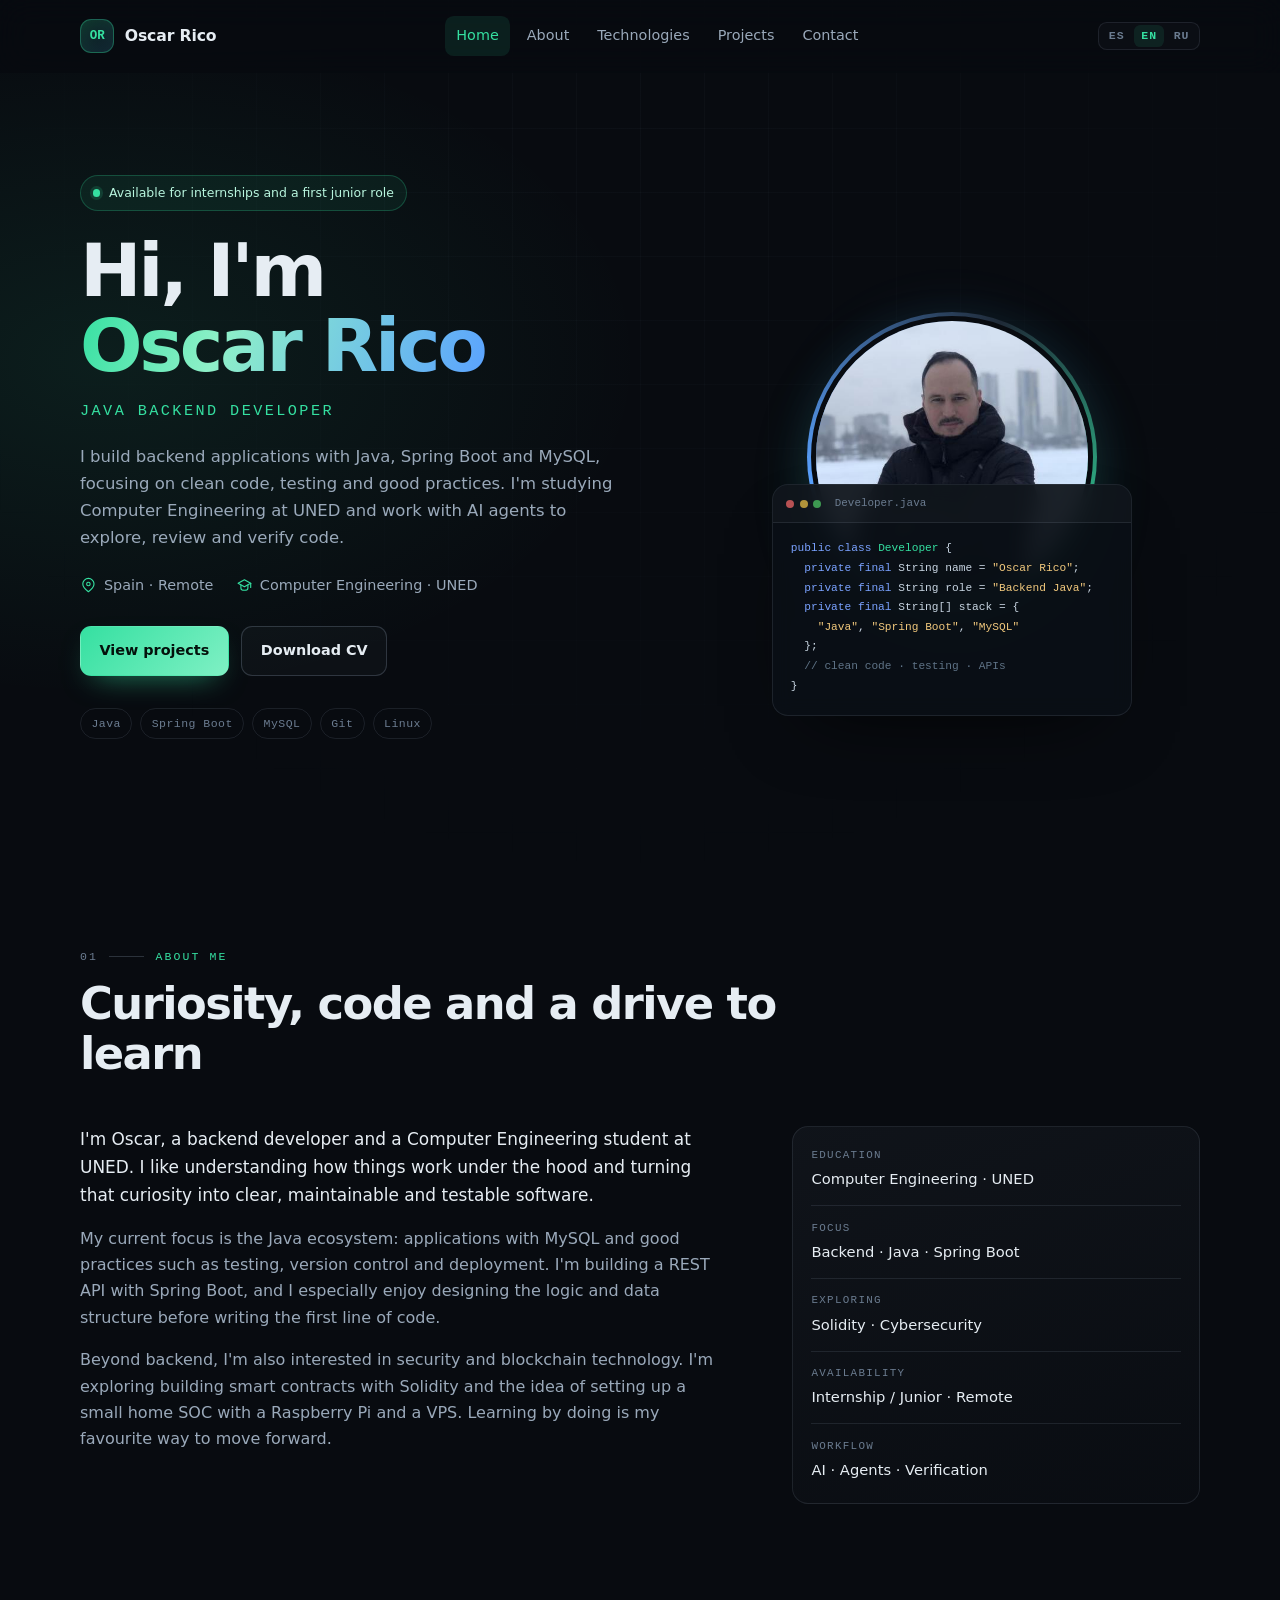
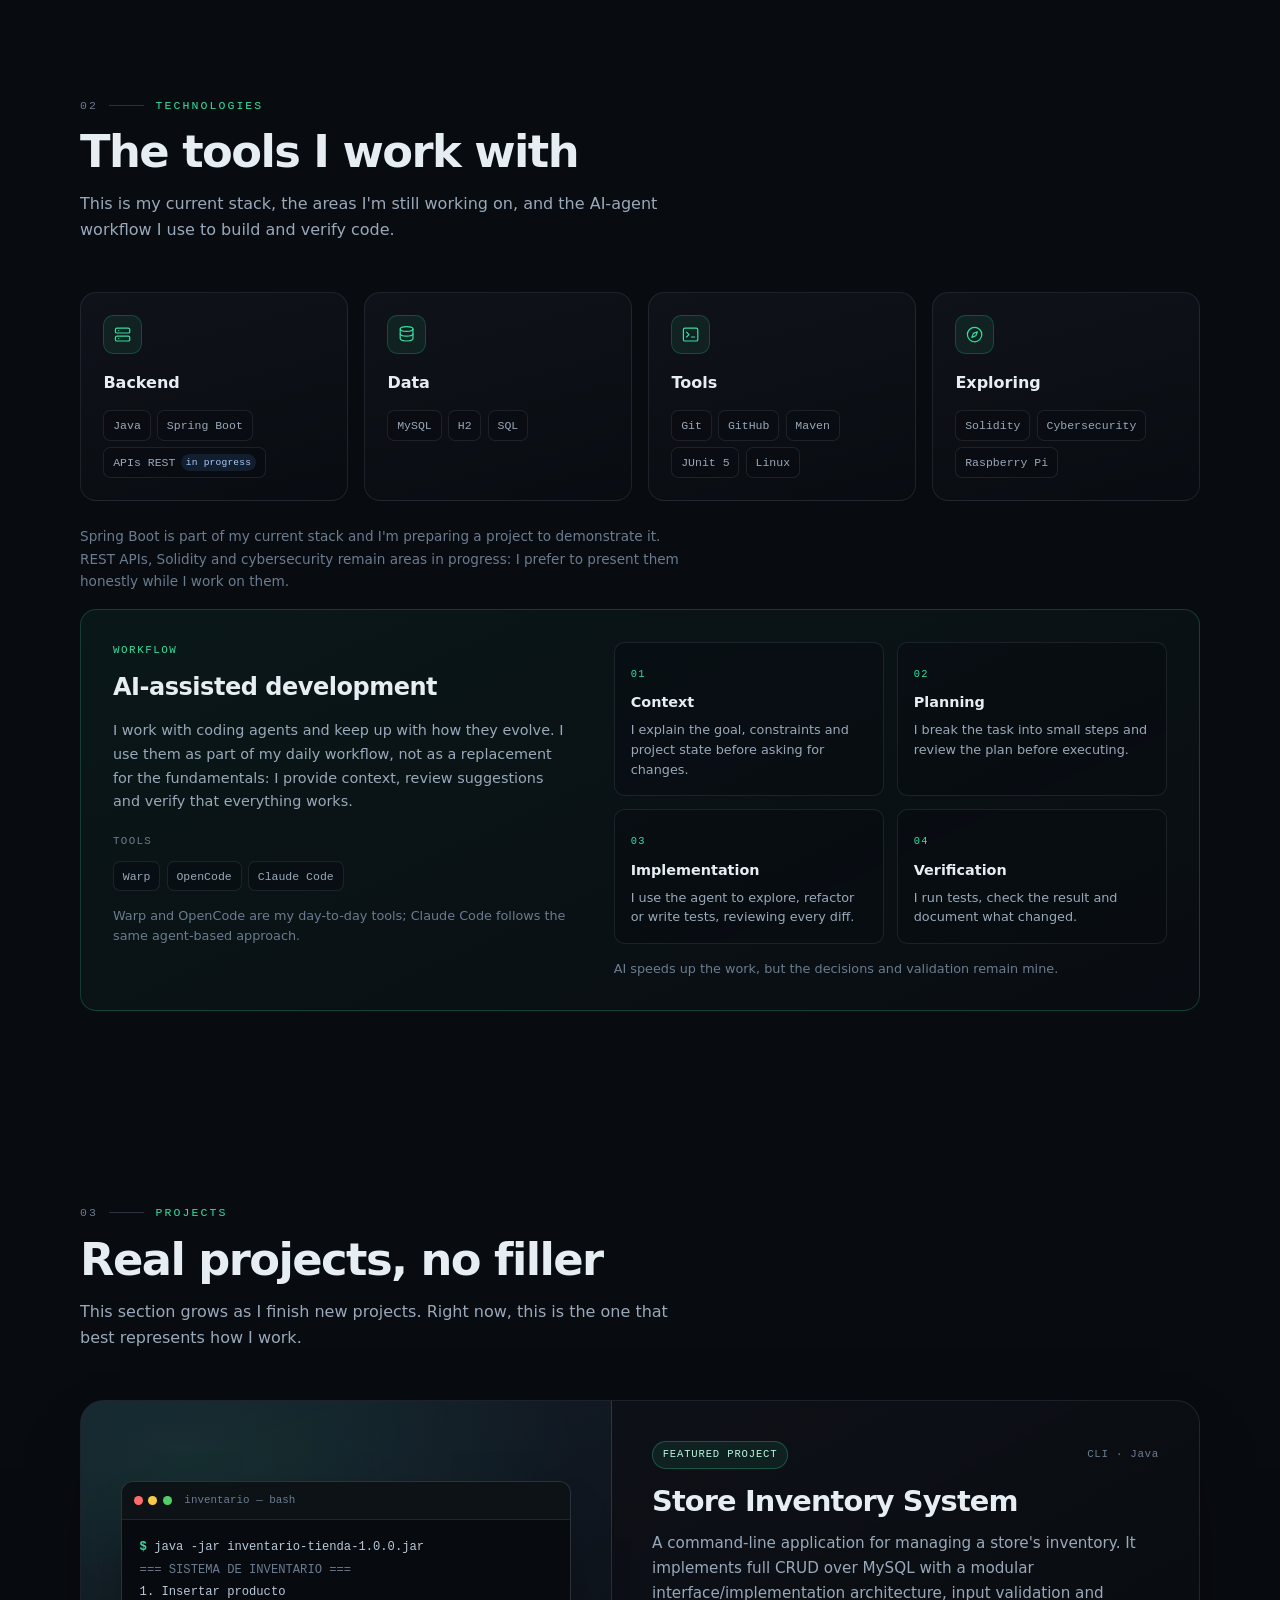
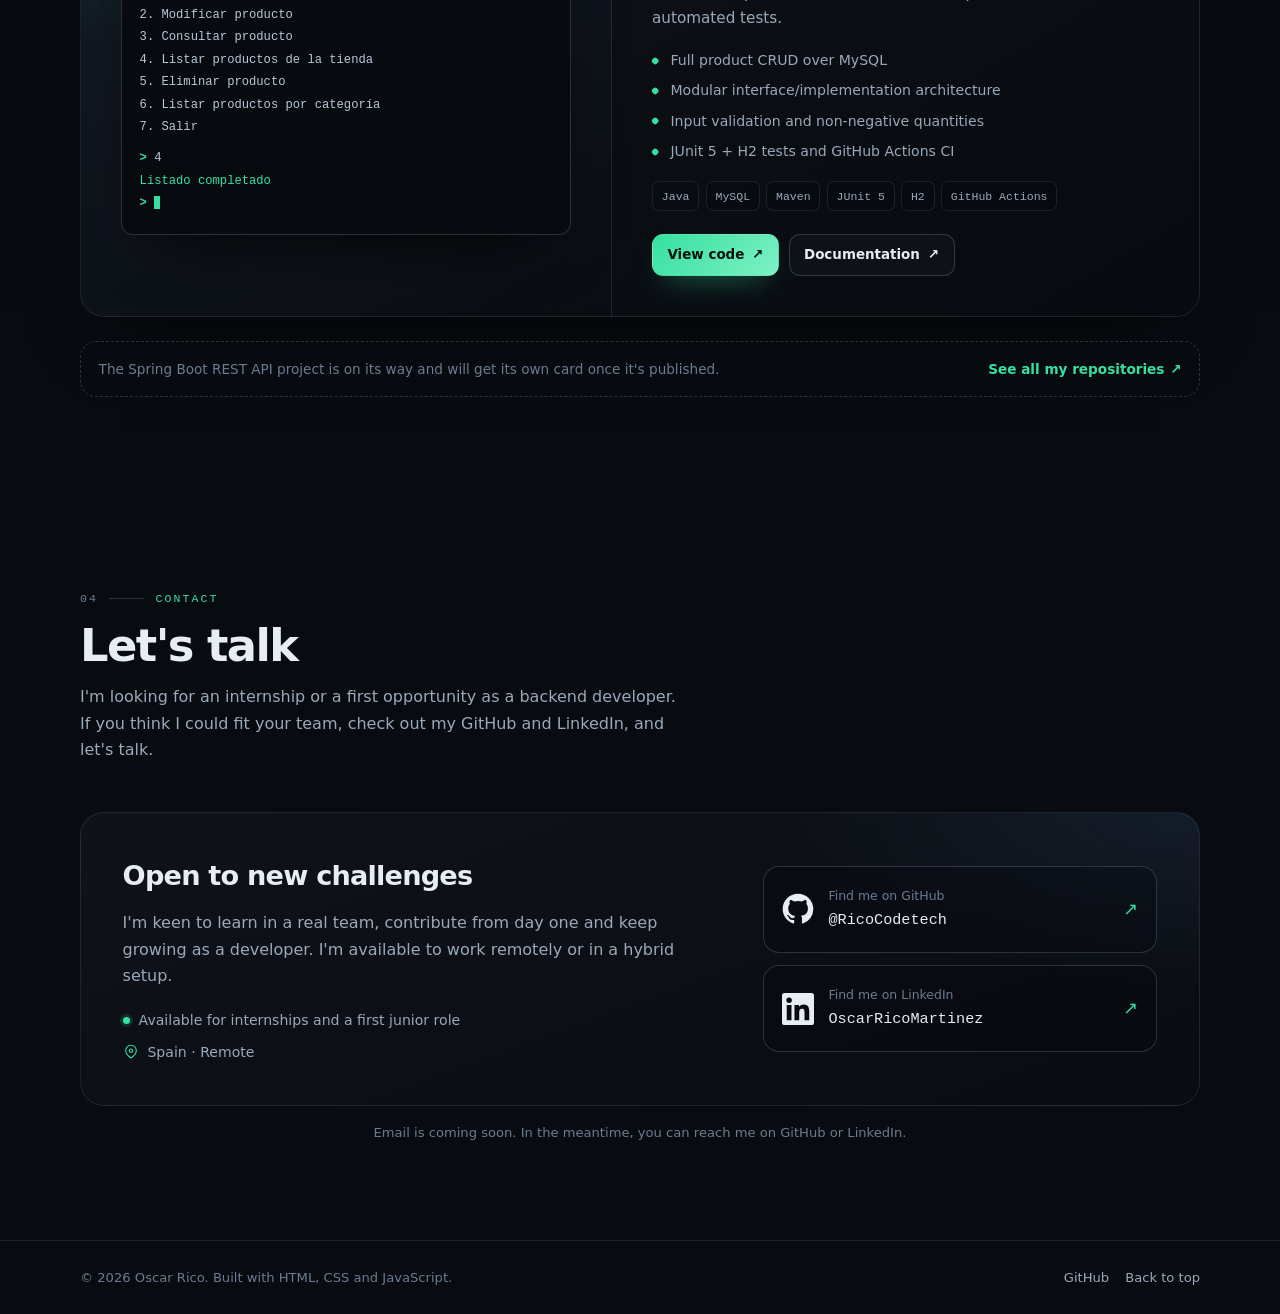
==== commit 46e9a63d: "Arreglo boton linkedin" ====
--- a/index.html
+++ b/index.html
@@ -511,7 +511,7 @@
               </svg>
               <span class="social-card-body">
                 <span class="social-card-label" data-i18n="contact.linkedinLabel">Encuéntrame en LinkedIn</span>
-                <span class="social-card-handle">oscarricomartinez</span>
+                <span class="social-card-handle">OscarRicoMartinez</span>
               </span>
               <span class="social-card-arrow" aria-hidden="true">↗</span>
             </a>
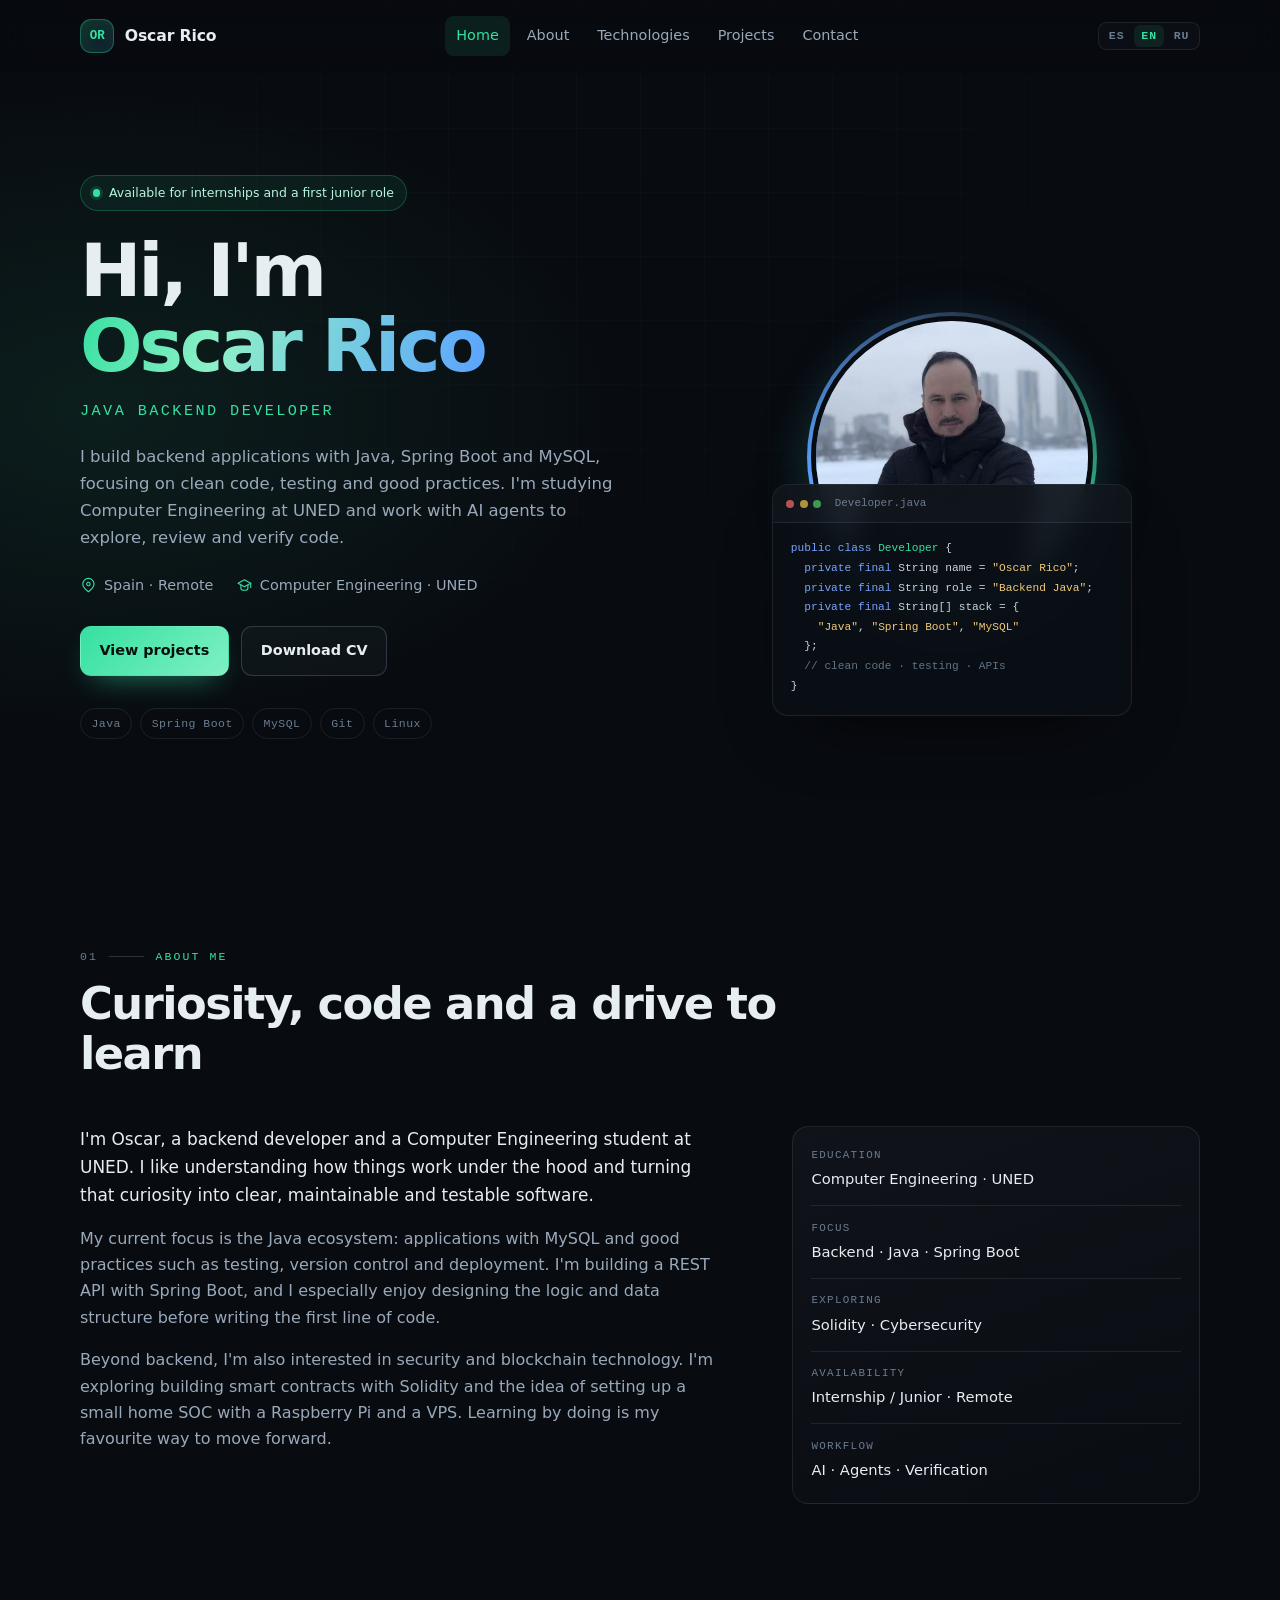
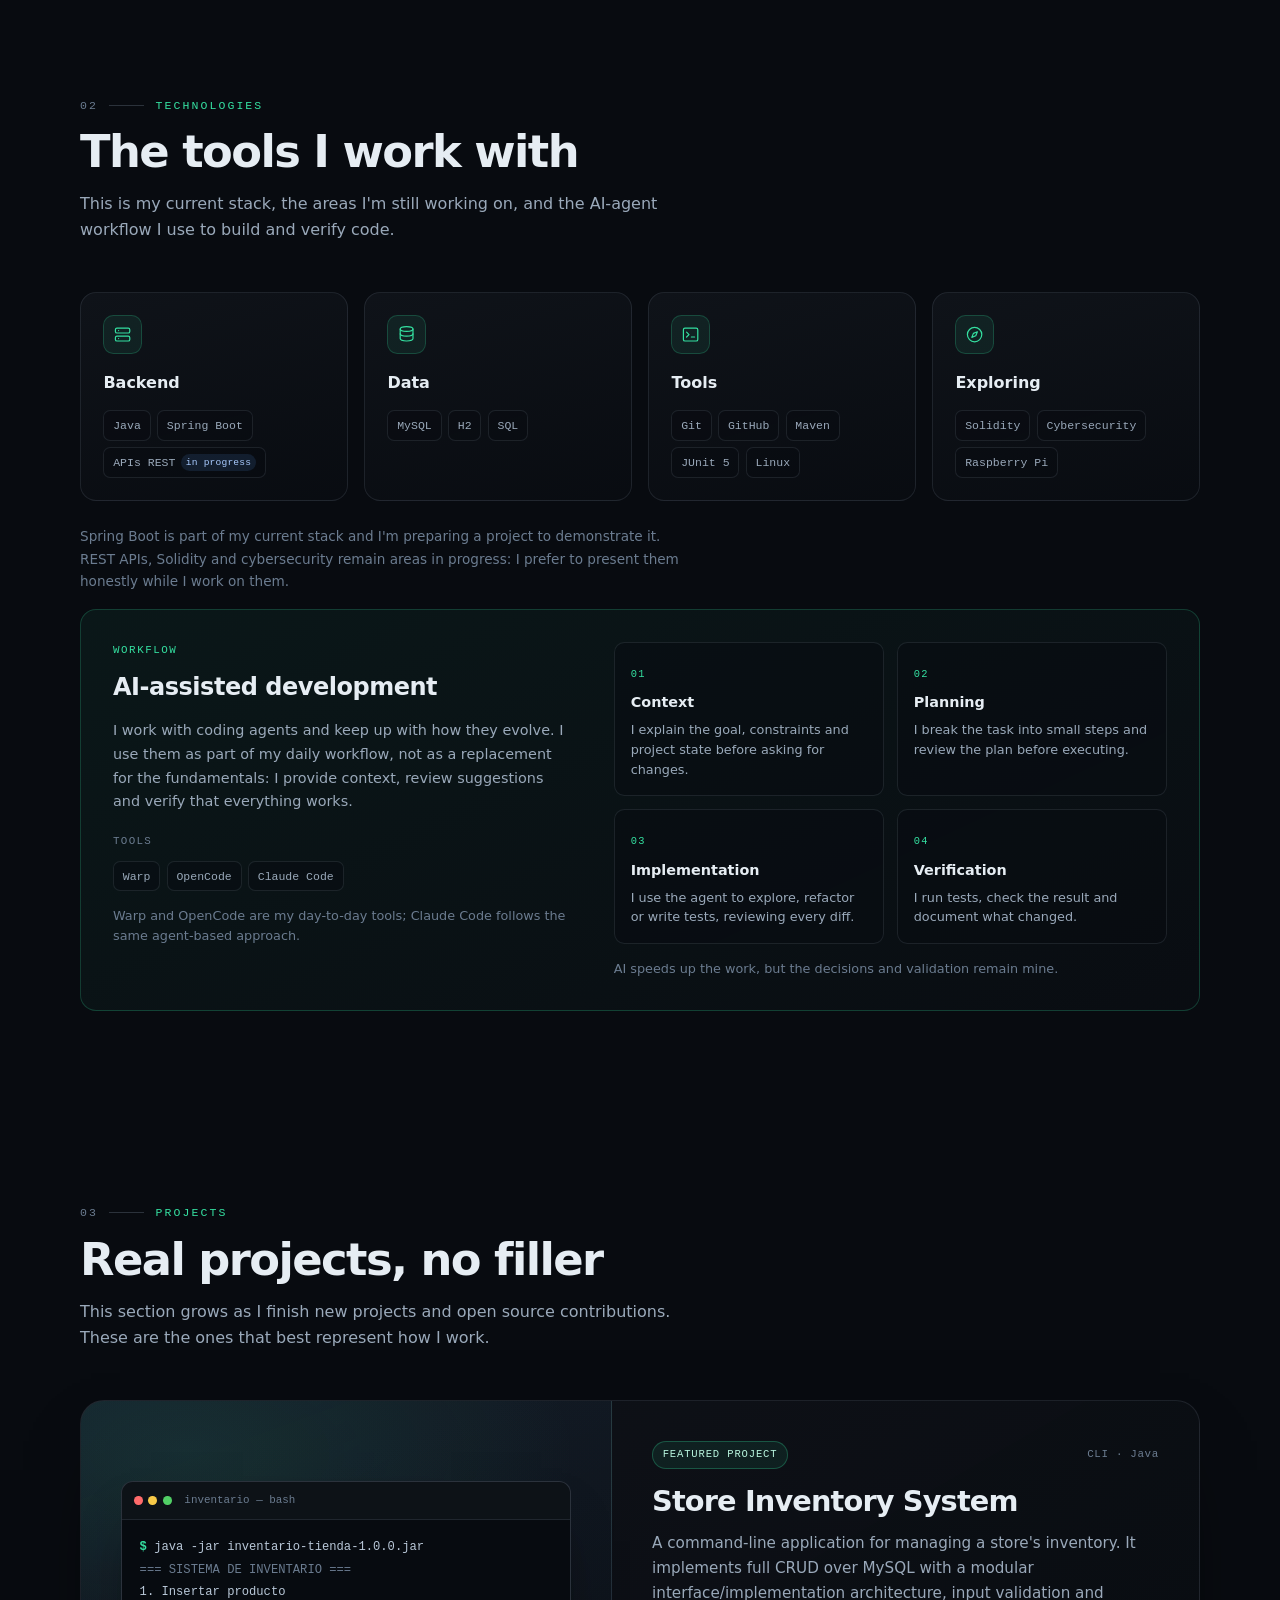
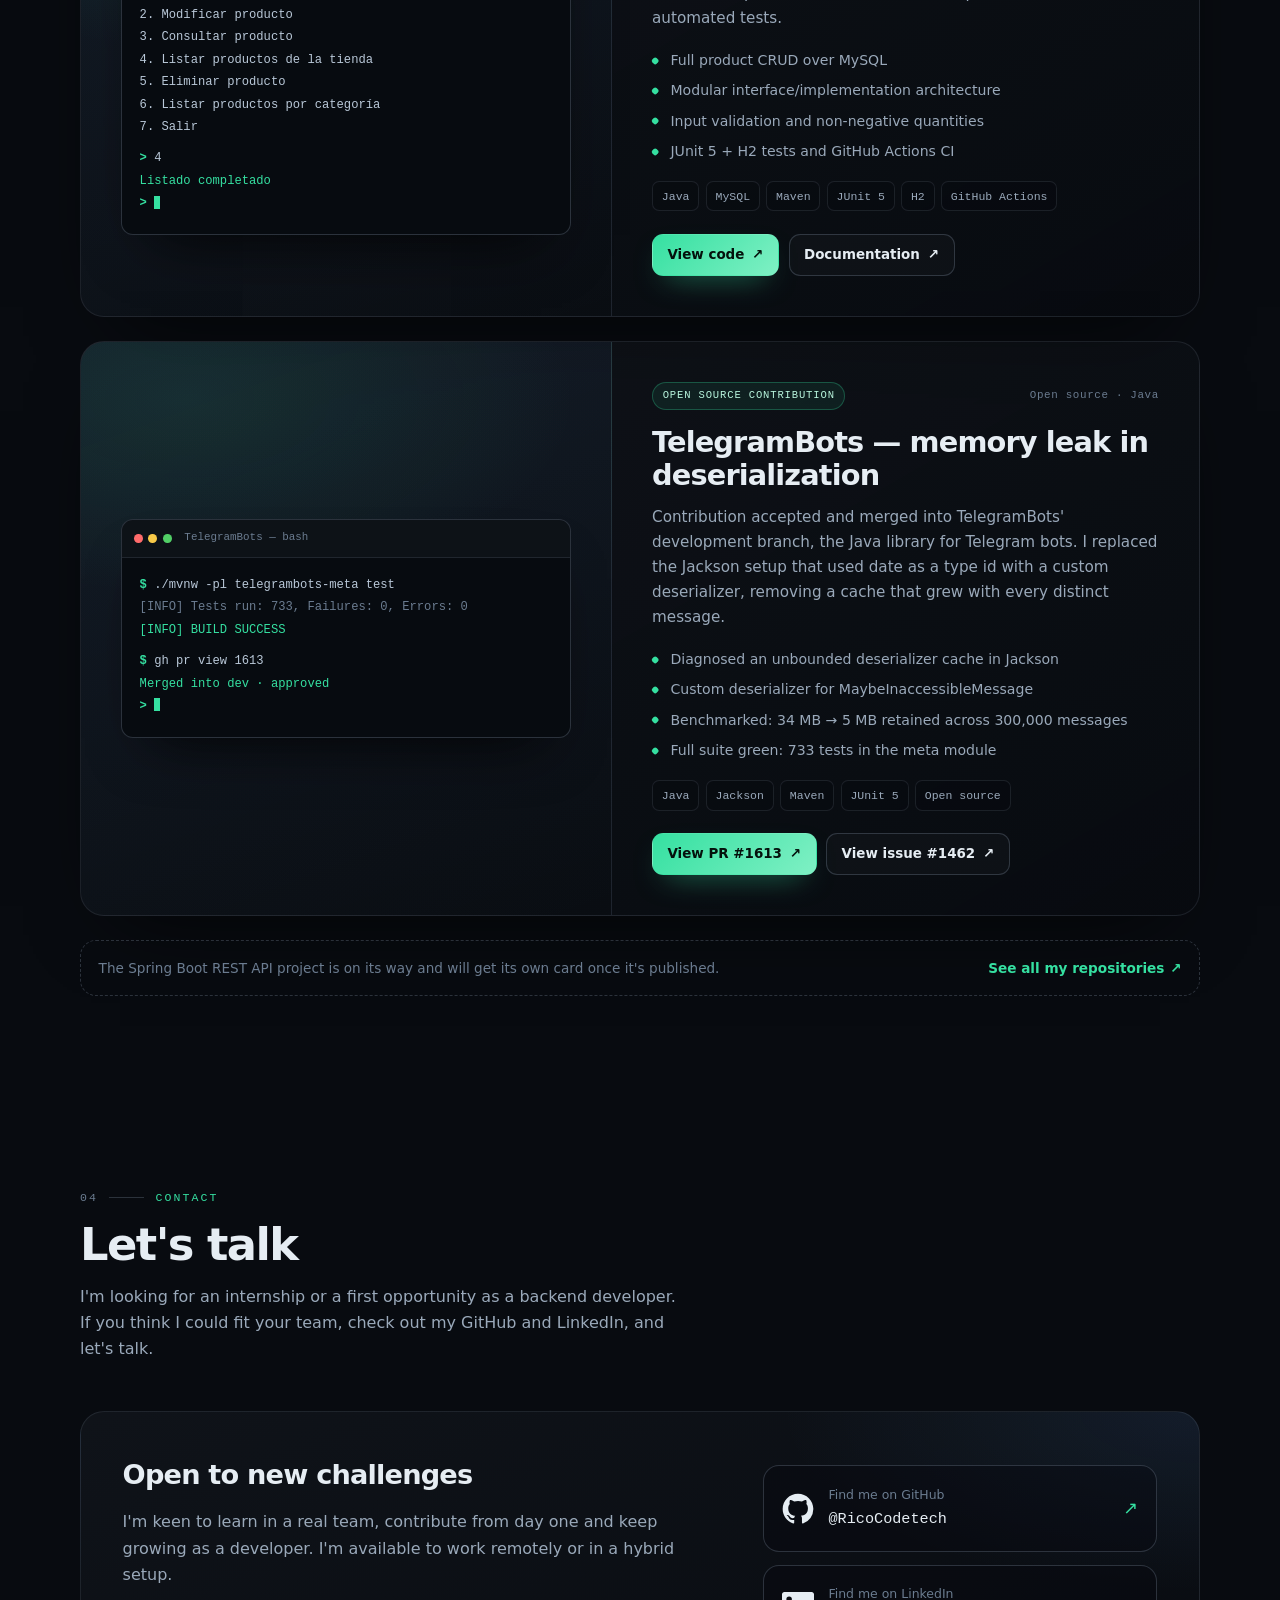
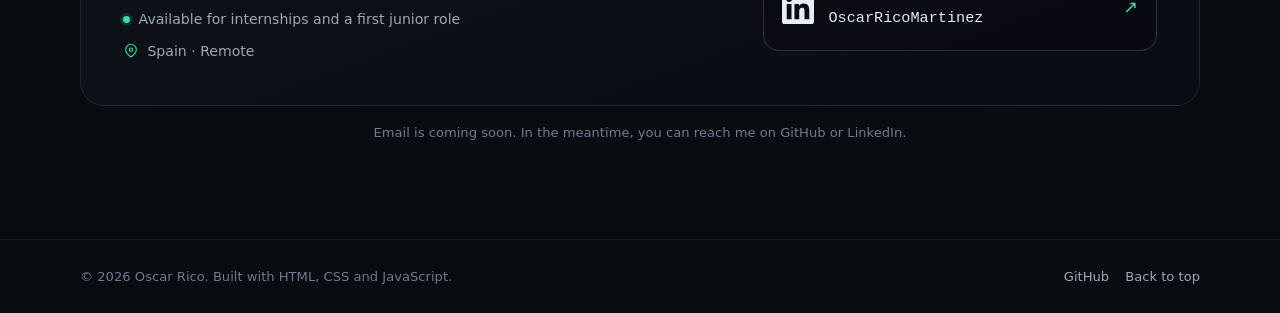
==== commit 8c5a34a3: "añadir colaboracion openSource TelegramBot" ====
--- a/index.html
+++ b/index.html
@@ -455,6 +455,63 @@
           </div>
         </article>
 
+        <article class="project-card reveal">
+          <div class="project-media">
+            <div class="terminal" aria-hidden="true">
+              <div class="terminal-bar">
+                <span class="dot dot-red"></span>
+                <span class="dot dot-yellow"></span>
+                <span class="dot dot-green"></span>
+                <p>TelegramBots — bash</p>
+              </div>
+              <div class="terminal-body">
+                <p><span class="t-prompt">$</span> ./mvnw -pl telegrambots-meta test</p>
+                <p class="t-muted">[INFO] Tests run: 733, Failures: 0, Errors: 0</p>
+                <p class="t-ok">[INFO] BUILD SUCCESS</p>
+                <p class="t-gap"><span class="t-prompt">$</span> gh pr view 1613</p>
+                <p class="t-ok">Merged into dev · approved</p>
+                <p><span class="t-prompt">&gt;</span> <span class="cursor"></span></p>
+              </div>
+            </div>
+          </div>
+
+          <div class="project-body">
+            <div class="project-top">
+              <span class="project-badge" data-i18n="projects.oss.badge">Contribución open source</span>
+              <span class="project-type">Open source · Java</span>
+            </div>
+
+            <h3 data-i18n="projects.oss.title">TelegramBots — fuga de memoria en la deserialización</h3>
+            <p class="project-desc" data-i18n="projects.oss.desc">Contribución aceptada y fusionada en la rama de desarrollo de TelegramBots, la librería Java para bots de Telegram. Sustituí la configuración de Jackson que usaba date como type-id por un deserializador propio, eliminando una caché que crecía con cada mensaje distinto.</p>
+
+            <ul class="project-points">
+              <li data-i18n="projects.oss.point1">Diagnóstico de una caché de deserializadores sin límite en Jackson</li>
+              <li data-i18n="projects.oss.point2">Deserializador propio para MaybeInaccessibleMessage</li>
+              <li data-i18n="projects.oss.point3">Mediciones: 34 MB → 5 MB retenidos con 300.000 mensajes</li>
+              <li data-i18n="projects.oss.point4">Suite en verde: 733 tests en el módulo meta</li>
+            </ul>
+
+            <ul class="tag-list project-tags">
+              <li class="tag">Java</li>
+              <li class="tag">Jackson</li>
+              <li class="tag">Maven</li>
+              <li class="tag">JUnit 5</li>
+              <li class="tag">Open source</li>
+            </ul>
+
+            <div class="project-links">
+              <a class="btn btn-primary btn-sm" href="https://github.com/rubenlagus/TelegramBots/pull/1613" target="_blank" rel="noopener noreferrer">
+                <span data-i18n="projects.oss.linkPr">Ver PR #1613</span>
+                <span aria-hidden="true">↗</span>
+              </a>
+              <a class="btn btn-ghost btn-sm" href="https://github.com/rubenlagus/TelegramBots/issues/1462" target="_blank" rel="noopener noreferrer">
+                <span data-i18n="projects.oss.linkIssue">Ver issue #1462</span>
+                <span aria-hidden="true">↗</span>
+              </a>
+            </div>
+          </div>
+        </article>
+
         <p class="projects-note reveal">
           <span data-i18n="projects.note">El proyecto Spring Boot con API REST está en camino y tendrá su propia tarjeta cuando esté publicado.</span>
           <a href="https://github.com/RicoCodetech?tab=repositories" target="_blank" rel="noopener noreferrer">
--- a/assets/css/styles.css
+++ b/assets/css/styles.css
@@ -887,6 +887,10 @@
   box-shadow: var(--shadow);
 }
 
+.project-card + .project-card {
+  margin-top: 1.5rem;
+}
+
 .project-media {
   position: relative;
   display: flex;
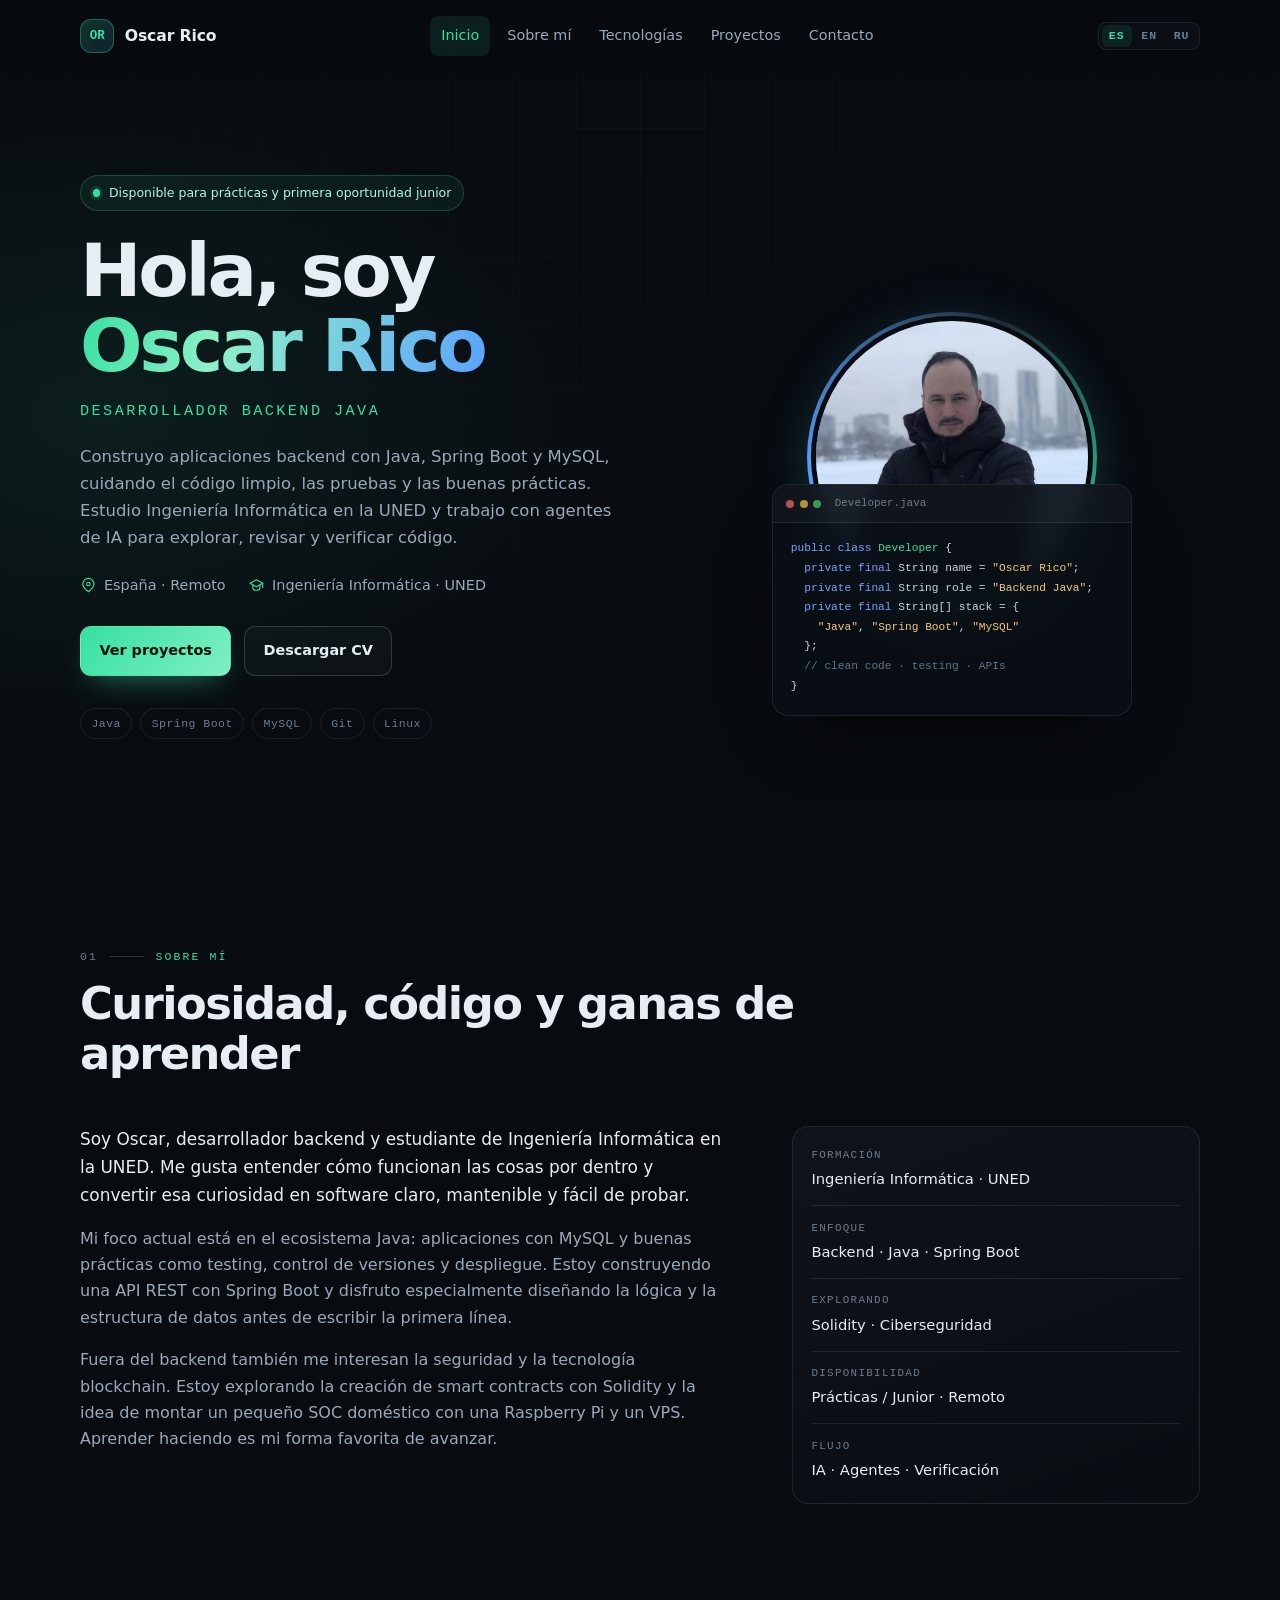
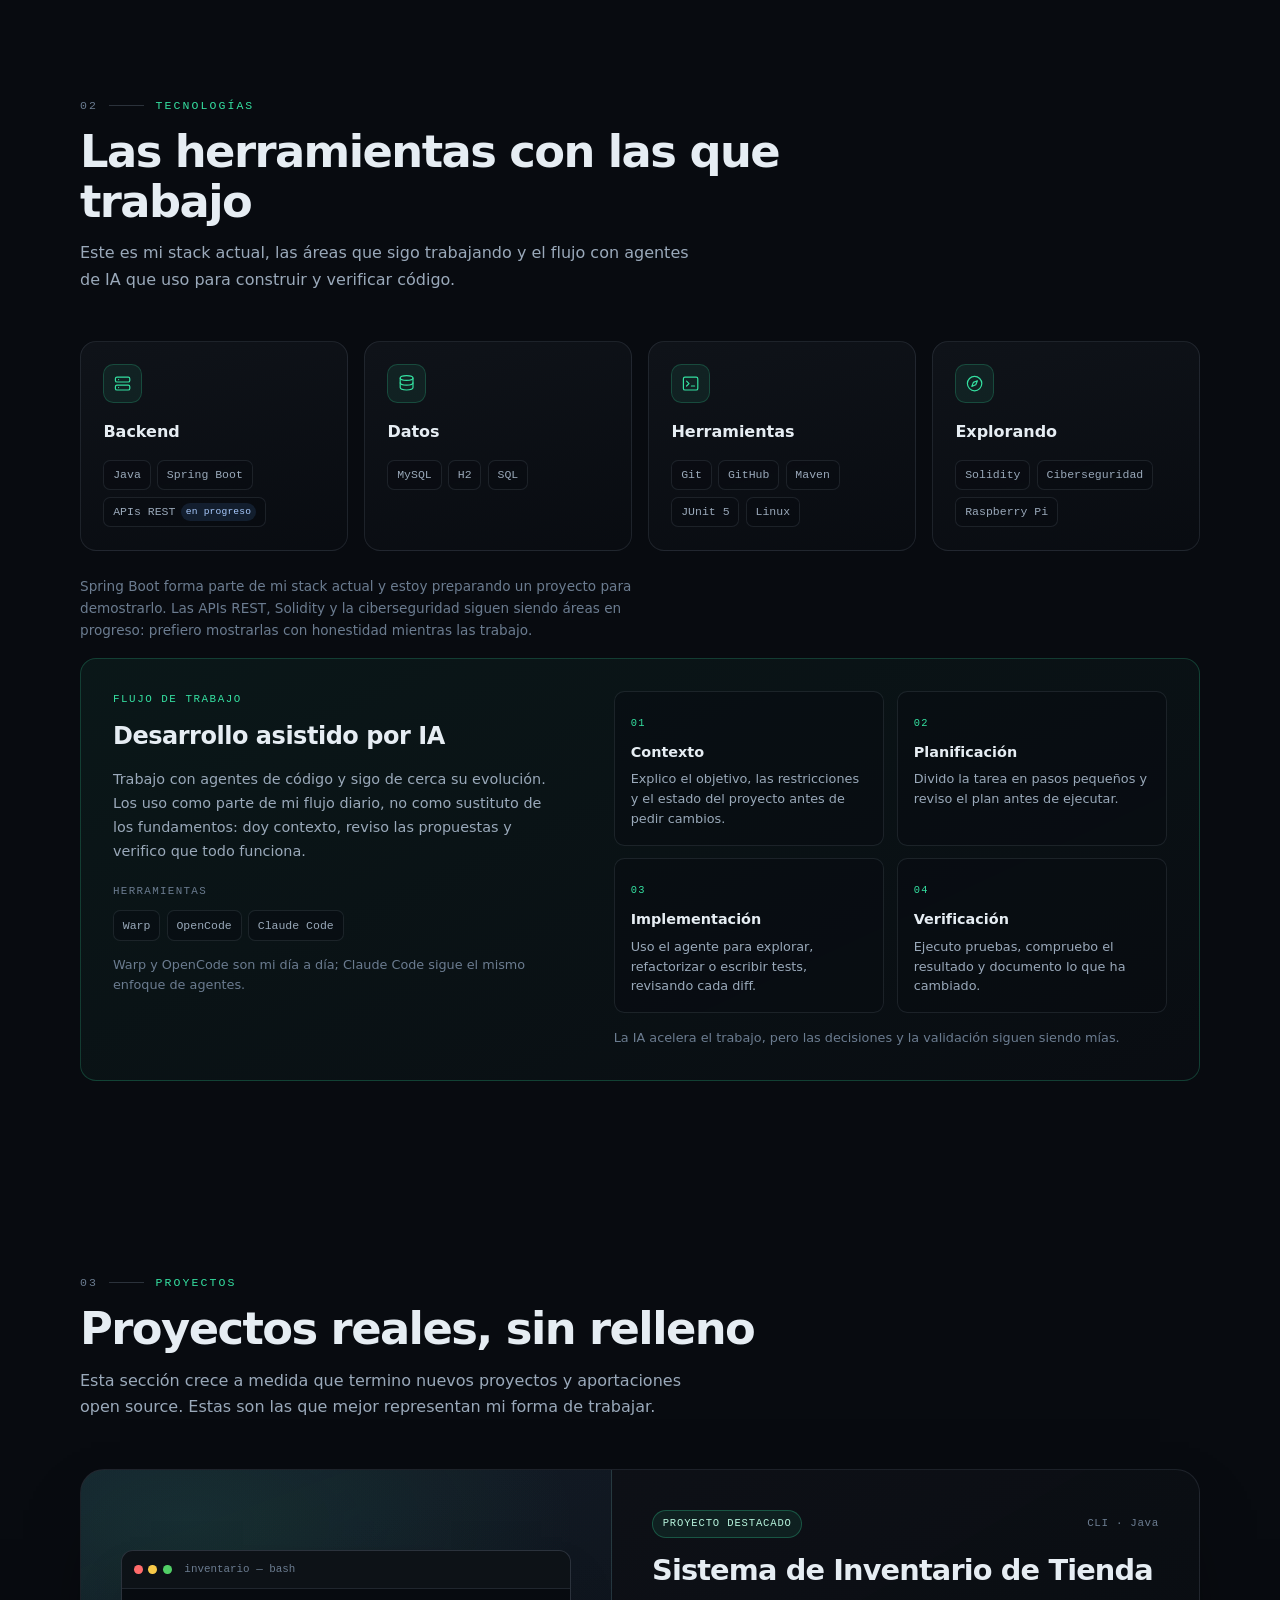
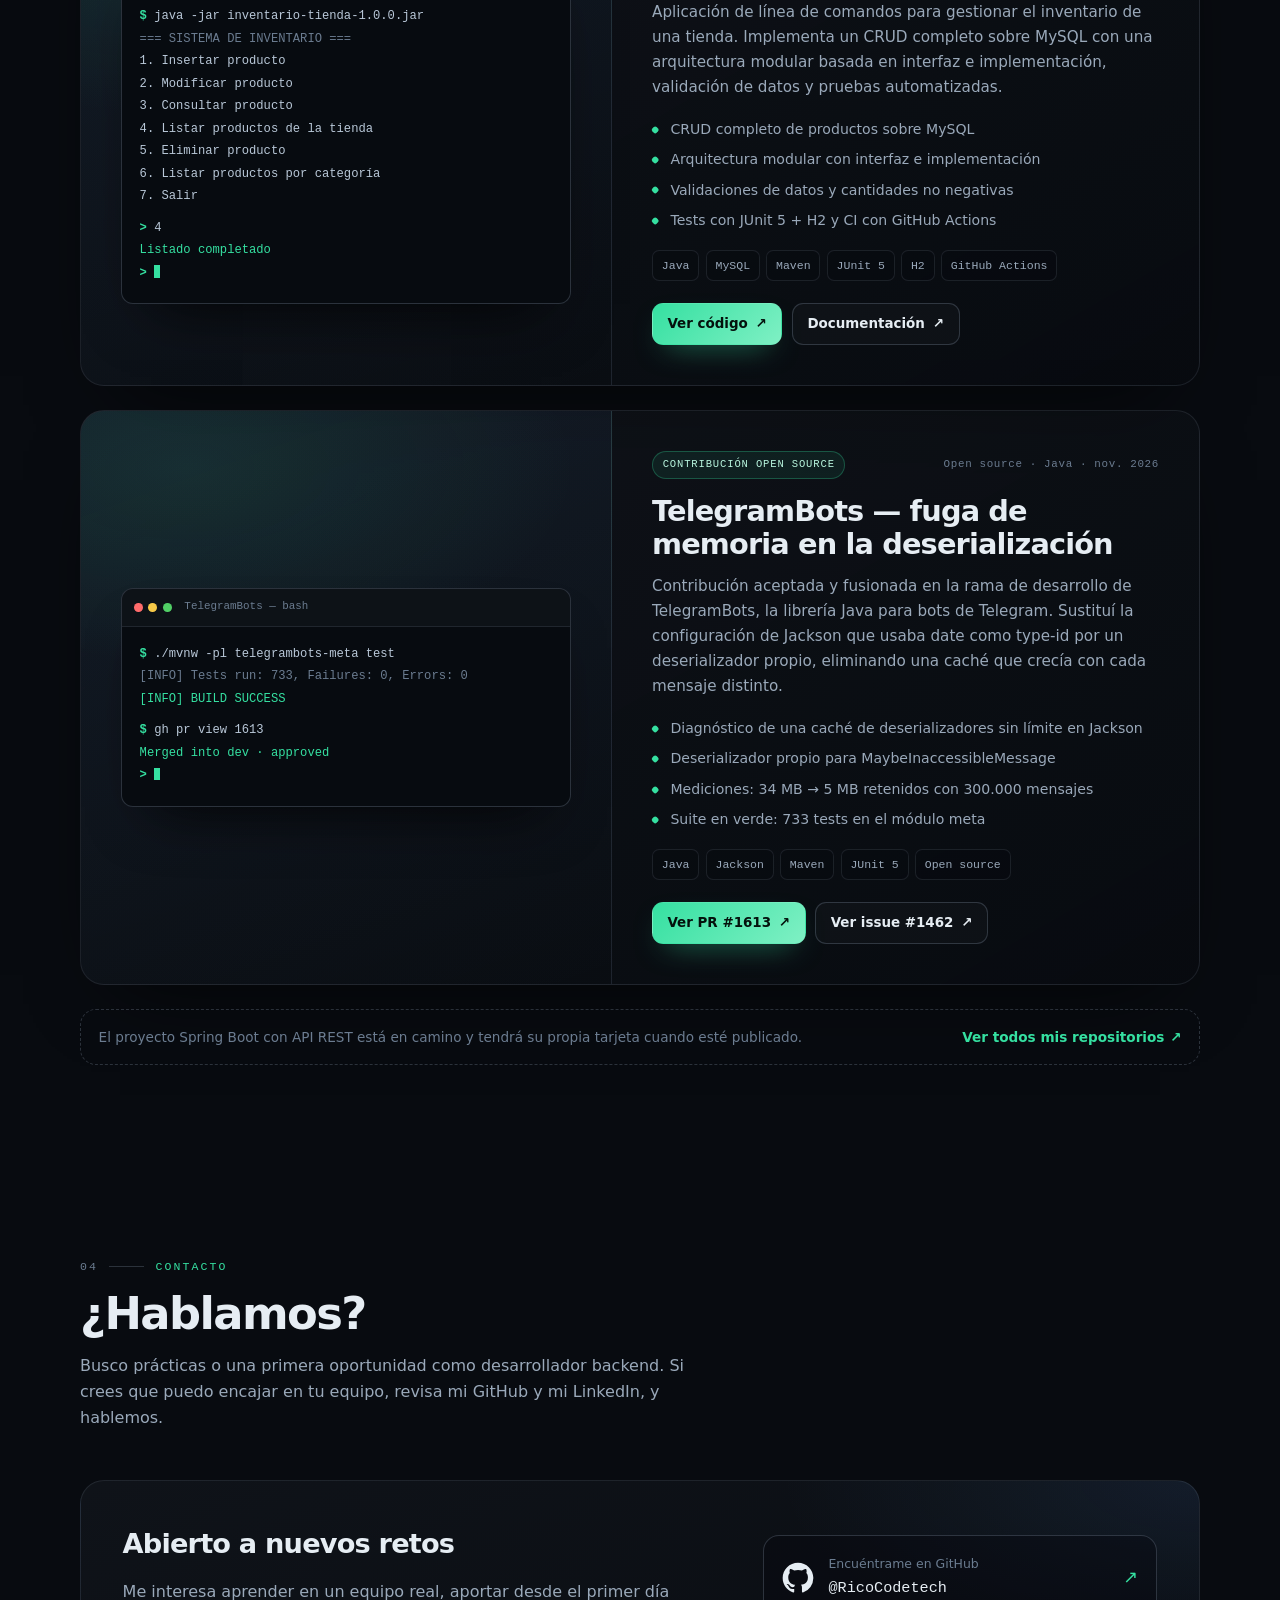
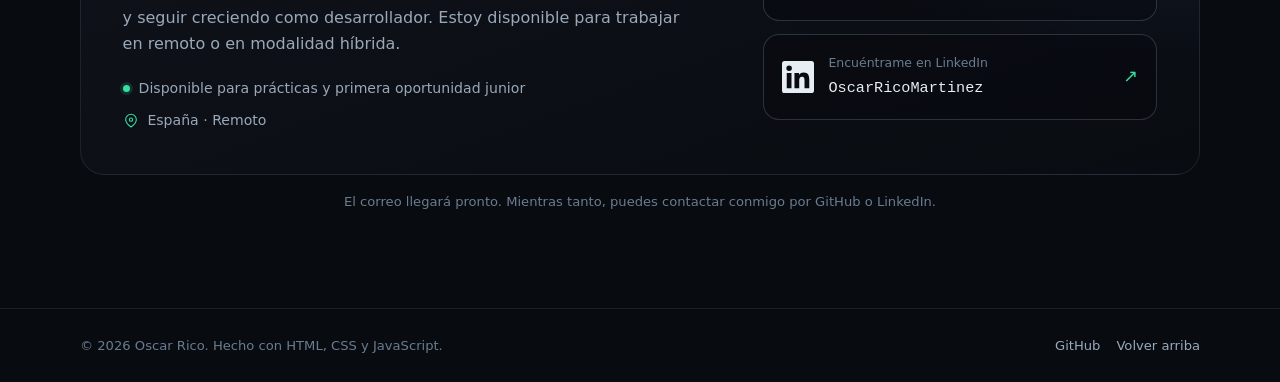
==== commit 3c9aa2a7: "Coherencia SEO e idioma por defecto español" ====
--- a/index.html
+++ b/index.html
@@ -66,7 +66,7 @@
             "caption": "Oscar Rico, desarrollador backend Java"
           },
           "sameAs": ["https://github.com/RicoCodetech", "https://www.linkedin.com/in/oscarricomartinez/"],
-          "knowsAbout": ["Java", "Spring Boot", "MySQL", "SQL", "H2", "Maven", "JUnit 5", "Git", "GitHub Actions", "Linux", "REST APIs", "AI-assisted development"],
+          "knowsAbout": ["Java", "Jackson", "Spring Boot", "MySQL", "SQL", "H2", "Maven", "JUnit 5", "Git", "GitHub Actions", "Linux", "REST APIs", "AI-assisted development"],
           "address": {
             "@type": "PostalAddress",
             "addressCountry": "ES"
@@ -388,7 +388,7 @@
         <div class="section-head reveal">
           <p class="section-kicker"><span>03</span><span data-i18n="projects.label">Proyectos</span></p>
           <h2 id="projects-title" data-i18n="projects.title">Proyectos reales, sin relleno</h2>
-          <p class="section-intro" data-i18n="projects.intro">Esta sección crece a medida que termino nuevos proyectos. Ahora mismo, este es el que mejor representa mi forma de trabajar.</p>
+          <p class="section-intro" data-i18n="projects.intro">Esta sección crece a medida que termino nuevos proyectos y aportaciones open source. Estas son las que mejor representan mi forma de trabajar.</p>
         </div>
 
         <article class="project-card reveal">
@@ -478,7 +478,7 @@
           <div class="project-body">
             <div class="project-top">
               <span class="project-badge" data-i18n="projects.oss.badge">Contribución open source</span>
-              <span class="project-type">Open source · Java</span>
+              <span class="project-type">Open source · Java · <span data-i18n="projects.oss.date">nov. 2026</span></span>
             </div>
 
             <h3 data-i18n="projects.oss.title">TelegramBots — fuga de memoria en la deserialización</h3>
@@ -500,11 +500,11 @@
             </ul>
 
             <div class="project-links">
-              <a class="btn btn-primary btn-sm" href="https://github.com/rubenlagus/TelegramBots/pull/1613" target="_blank" rel="noopener noreferrer">
+              <a class="btn btn-primary btn-sm" href="https://github.com/rubenlagus/TelegramBots/pull/1613" target="_blank" rel="noopener noreferrer" aria-label="Ver PR #1613 en GitHub (se abre en una pestaña nueva)" data-i18n-aria="projects.oss.linkPrAria">
                 <span data-i18n="projects.oss.linkPr">Ver PR #1613</span>
                 <span aria-hidden="true">↗</span>
               </a>
-              <a class="btn btn-ghost btn-sm" href="https://github.com/rubenlagus/TelegramBots/issues/1462" target="_blank" rel="noopener noreferrer">
+              <a class="btn btn-ghost btn-sm" href="https://github.com/rubenlagus/TelegramBots/issues/1462" target="_blank" rel="noopener noreferrer" aria-label="Ver issue #1462 en GitHub (se abre en una pestaña nueva)" data-i18n-aria="projects.oss.linkIssueAria">
                 <span data-i18n="projects.oss.linkIssue">Ver issue #1462</span>
                 <span aria-hidden="true">↗</span>
               </a>
